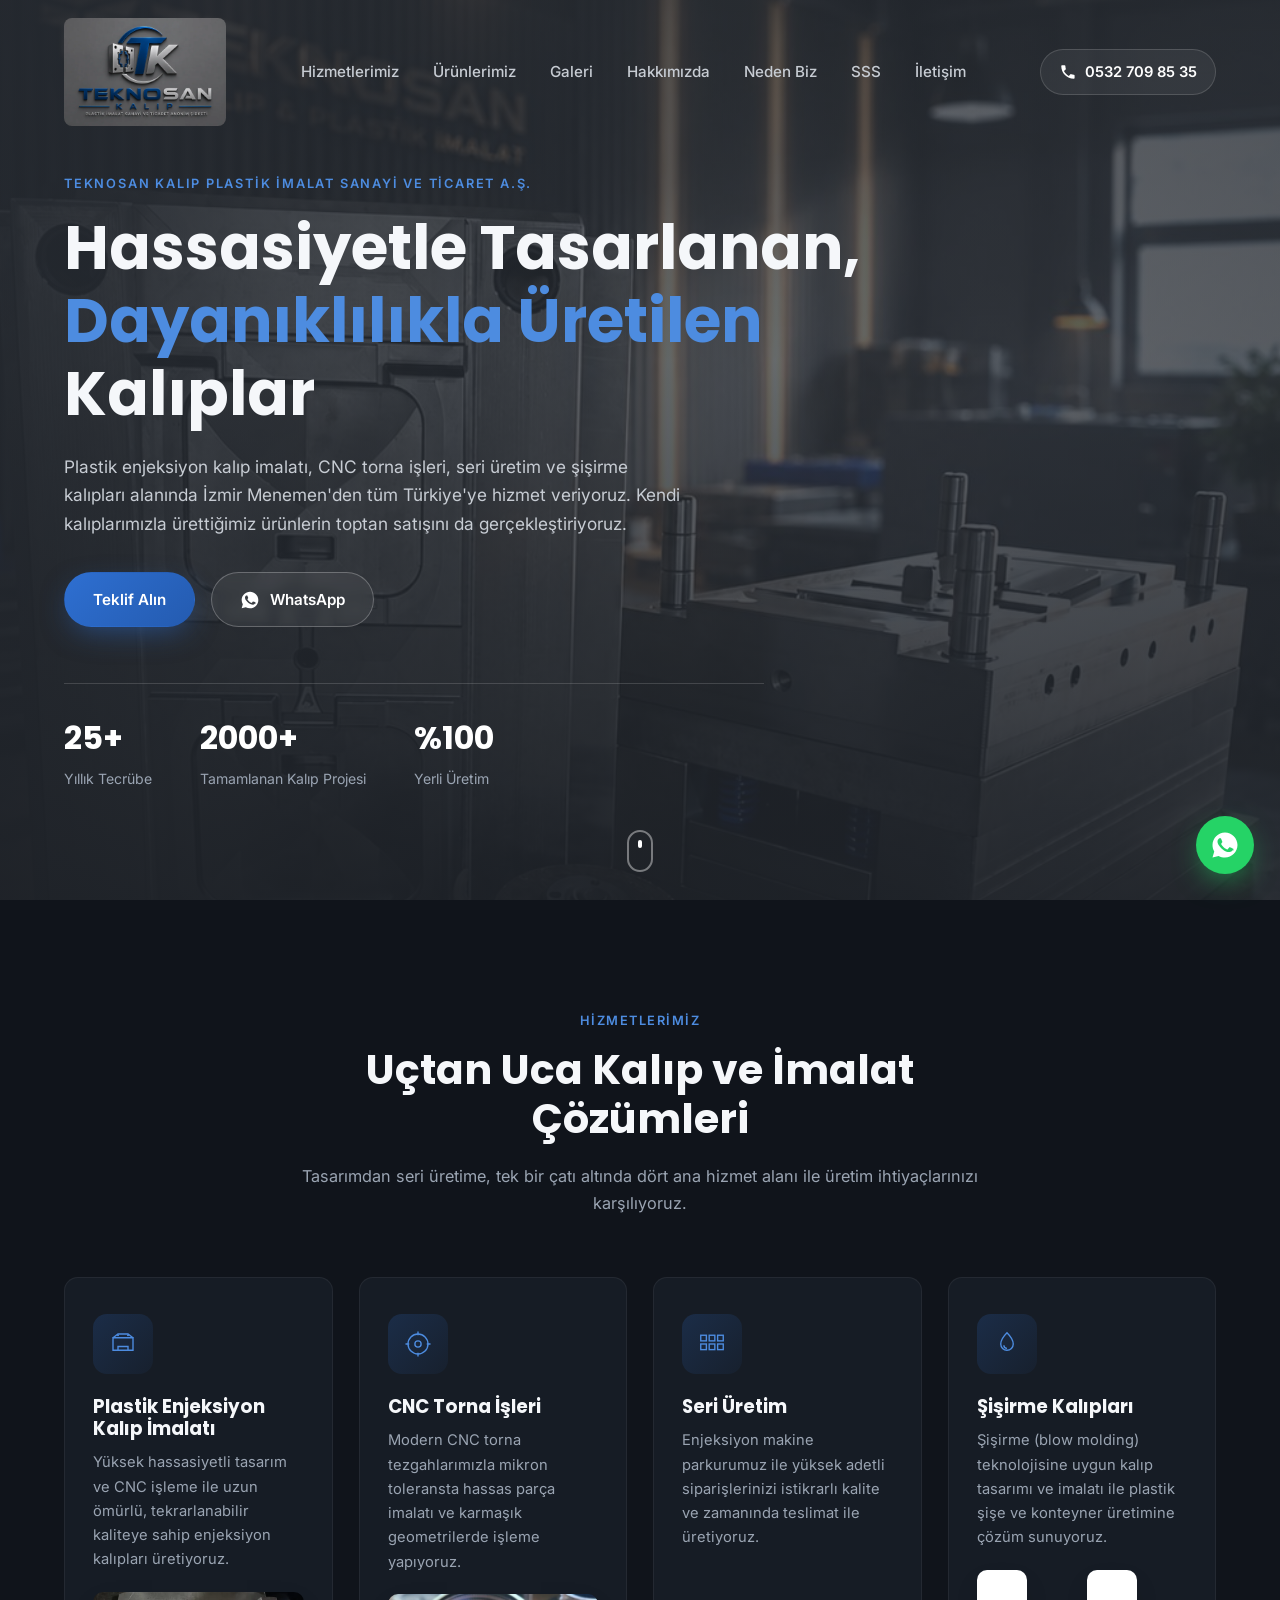
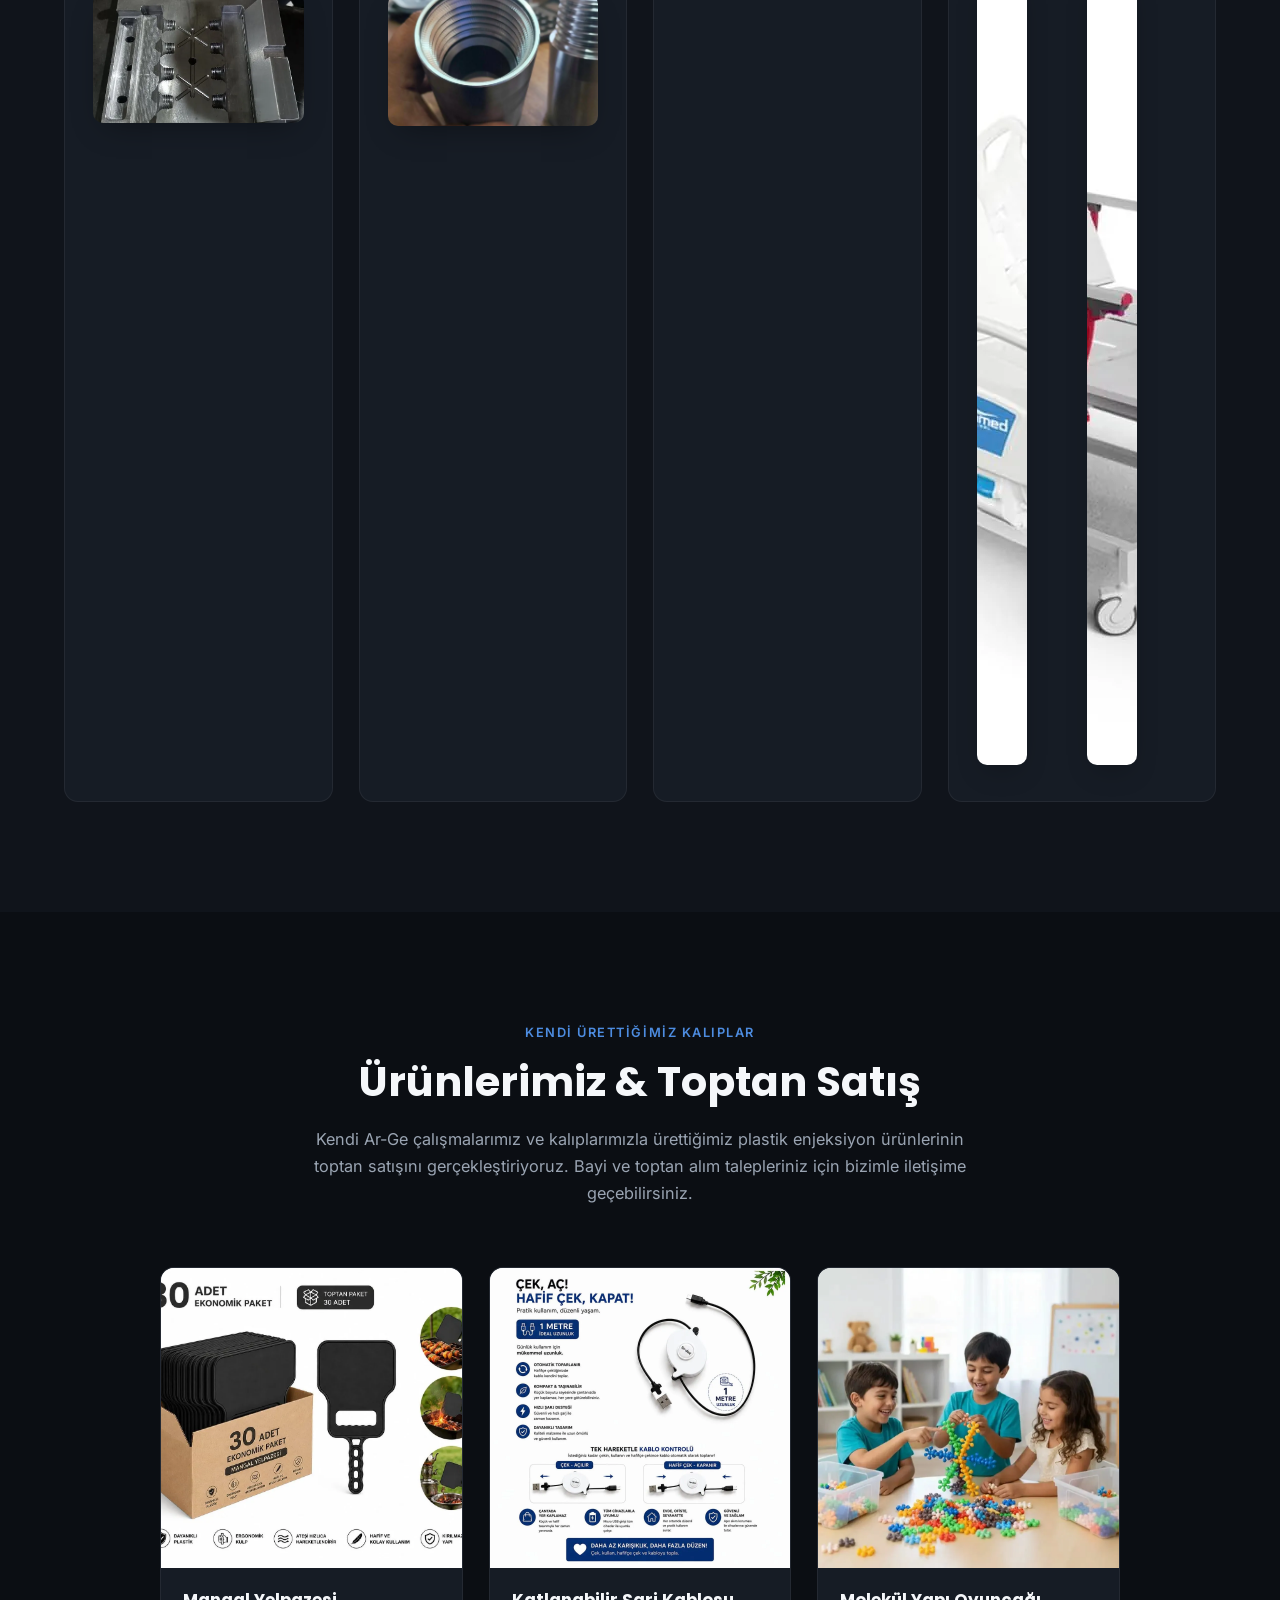
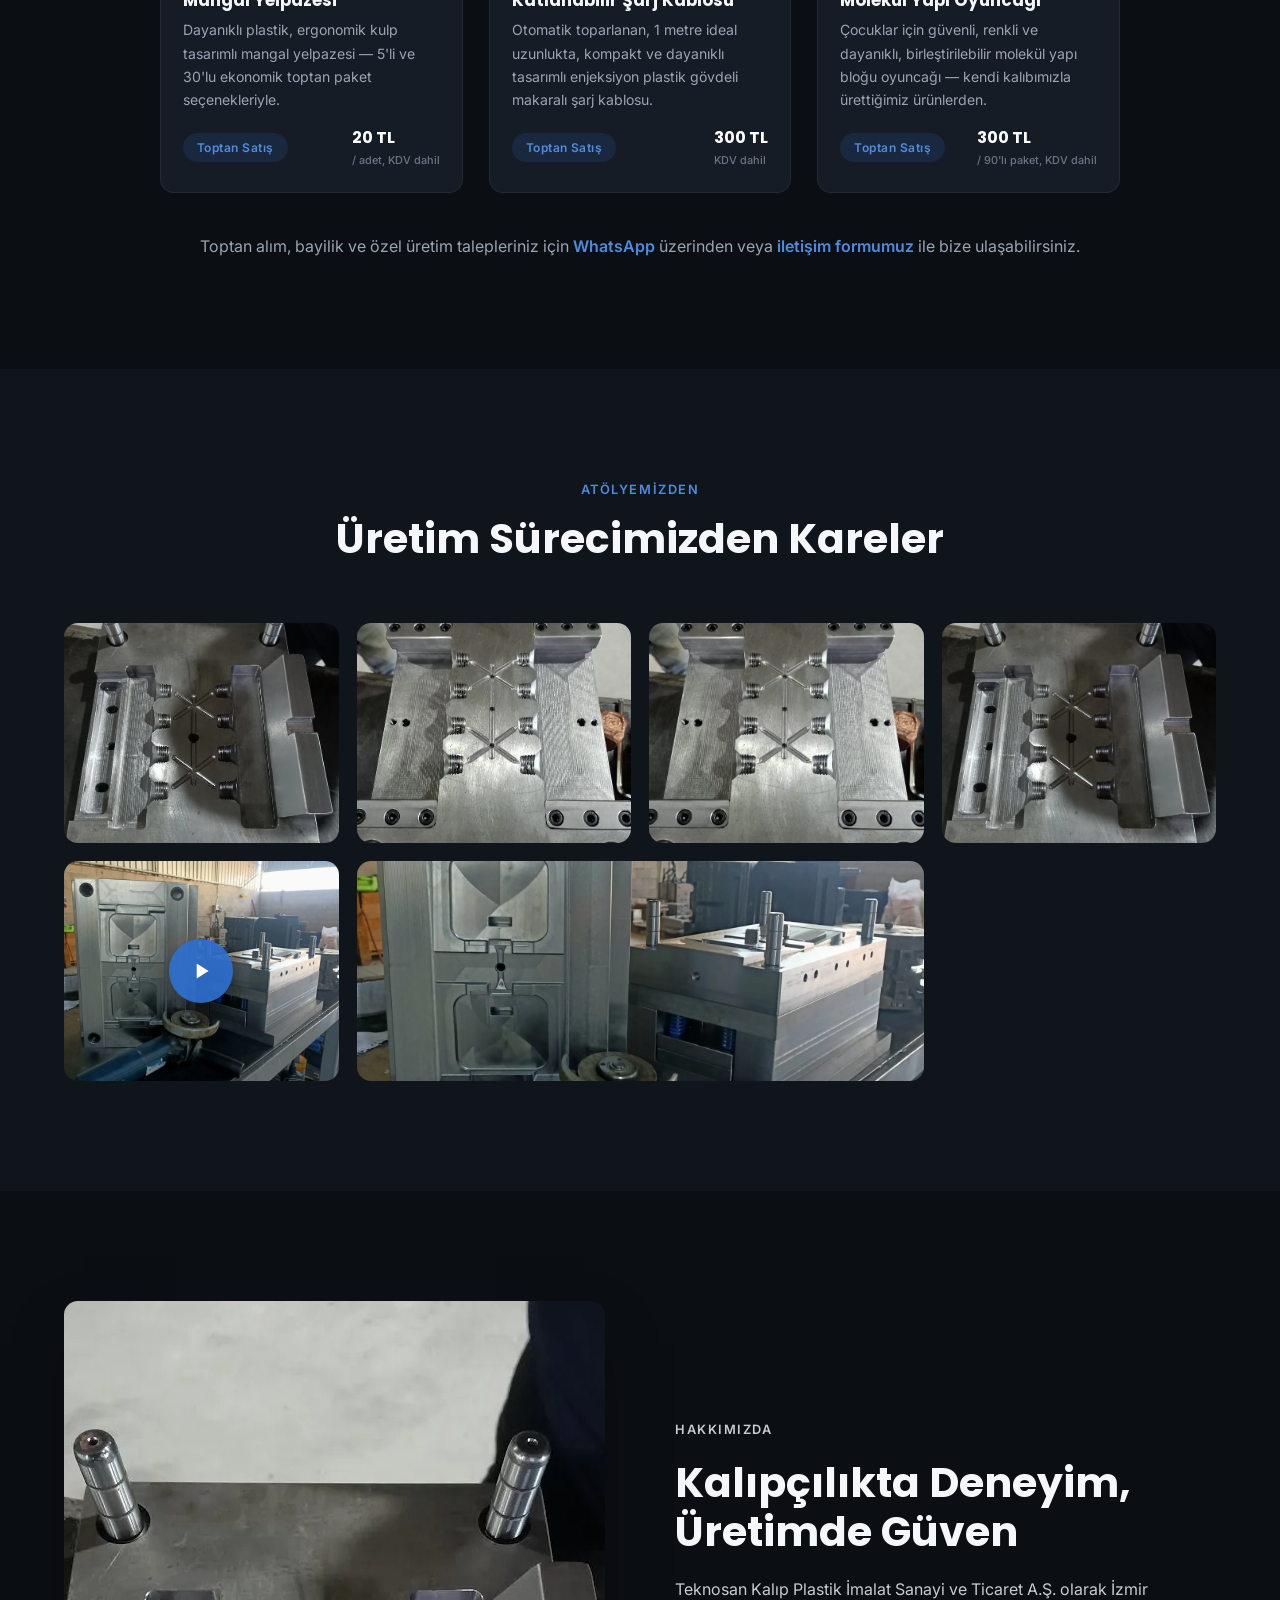
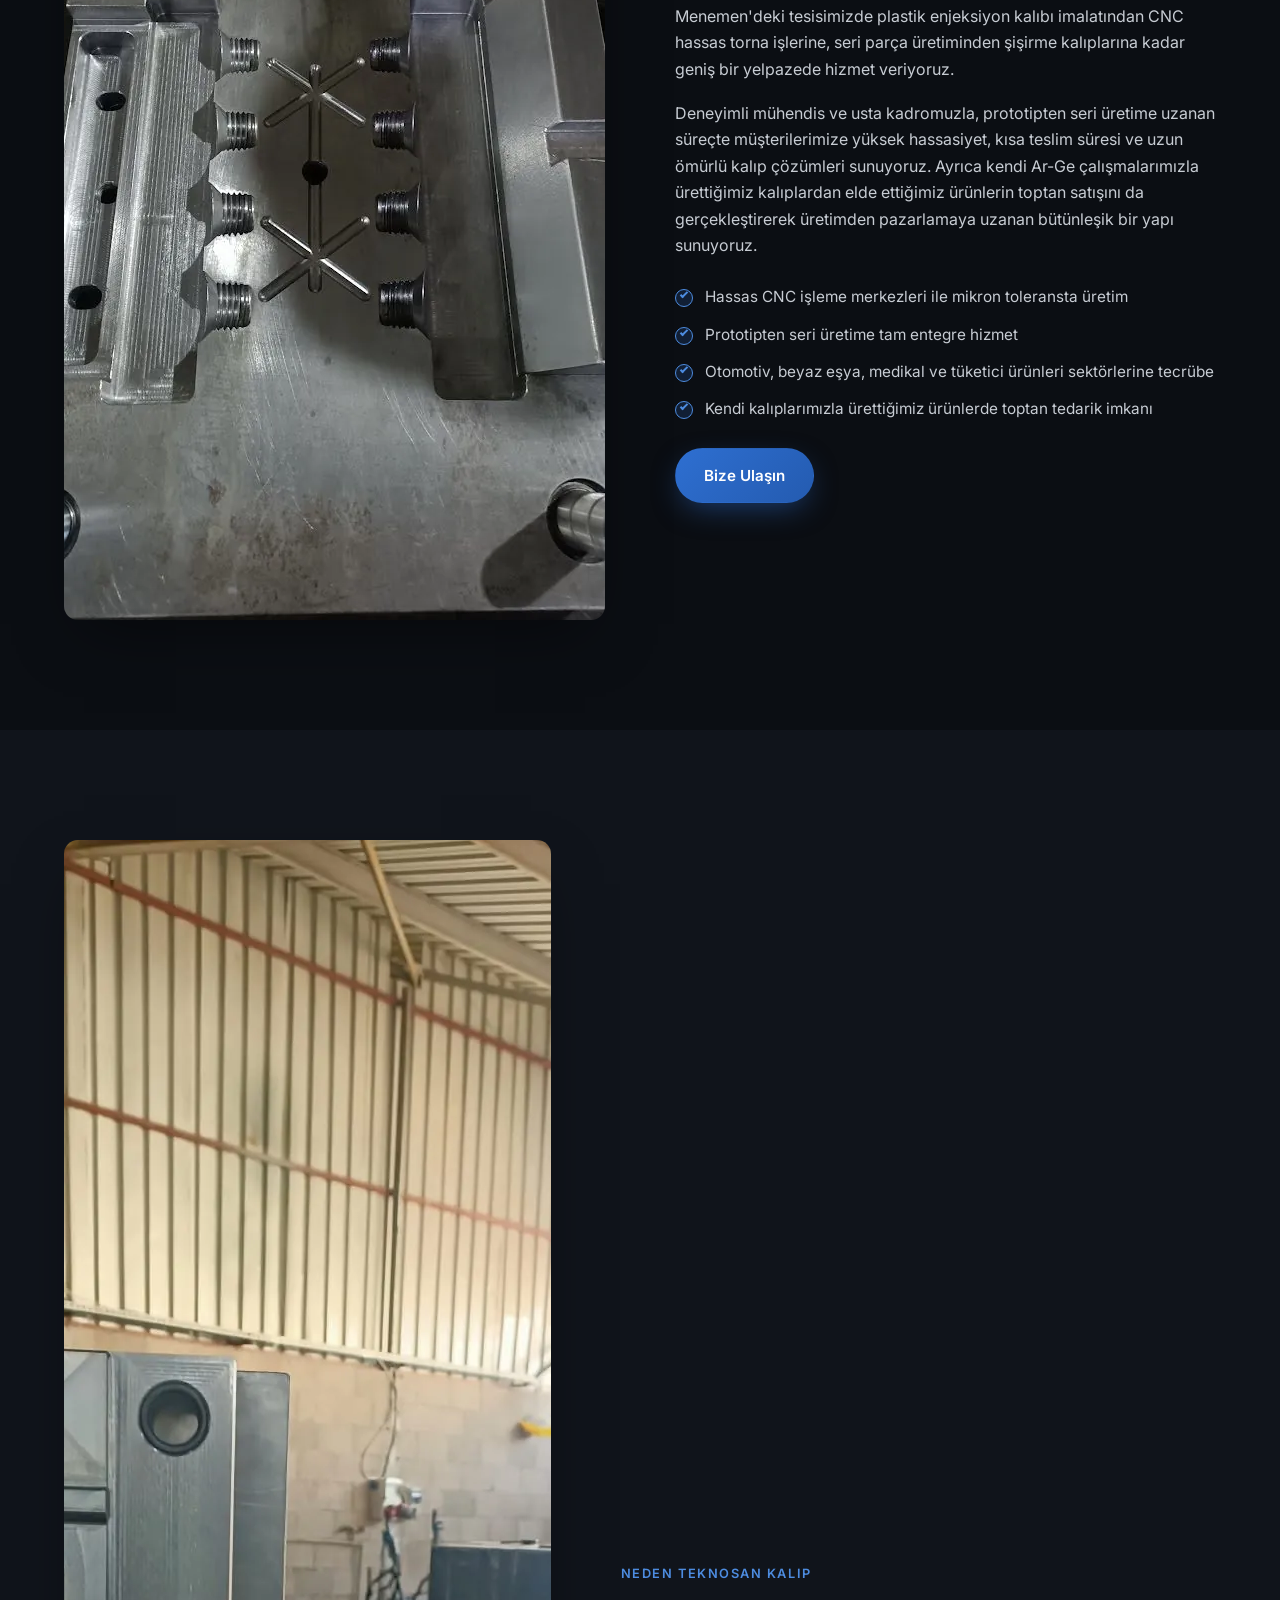
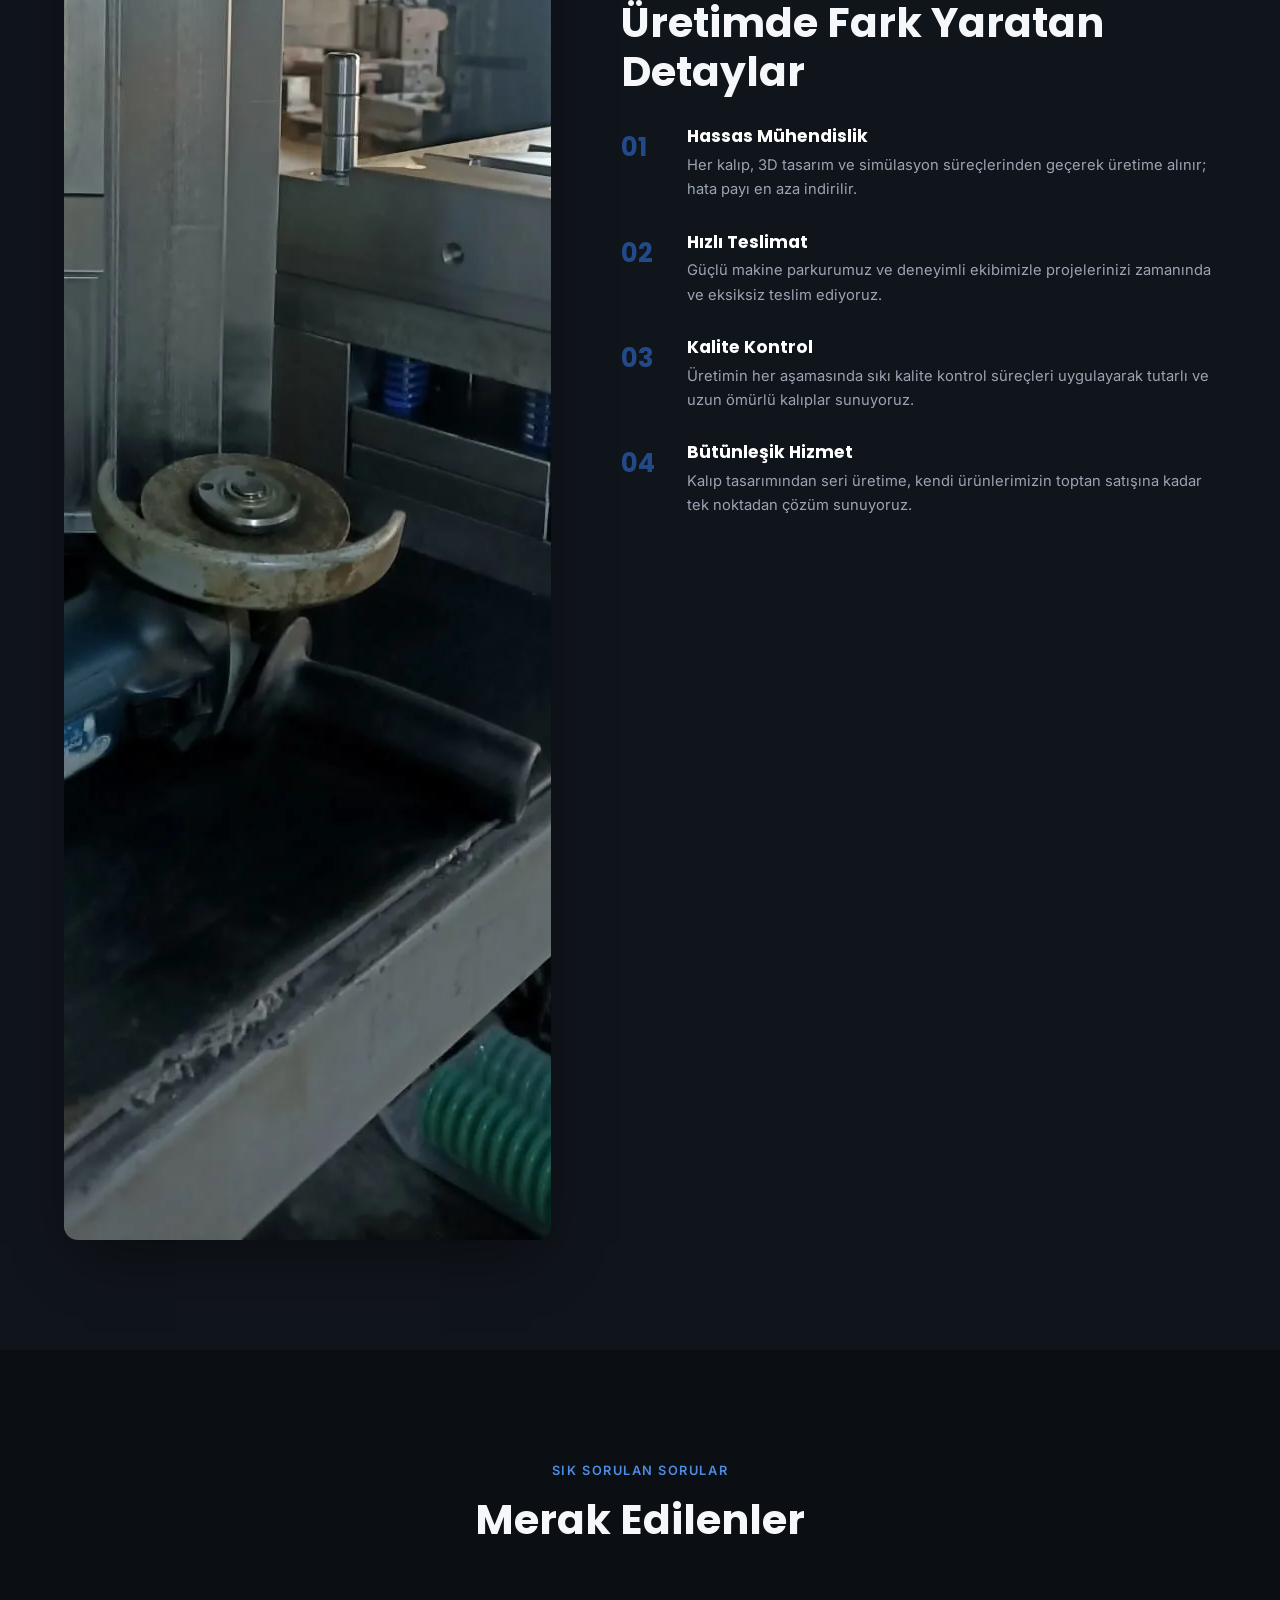
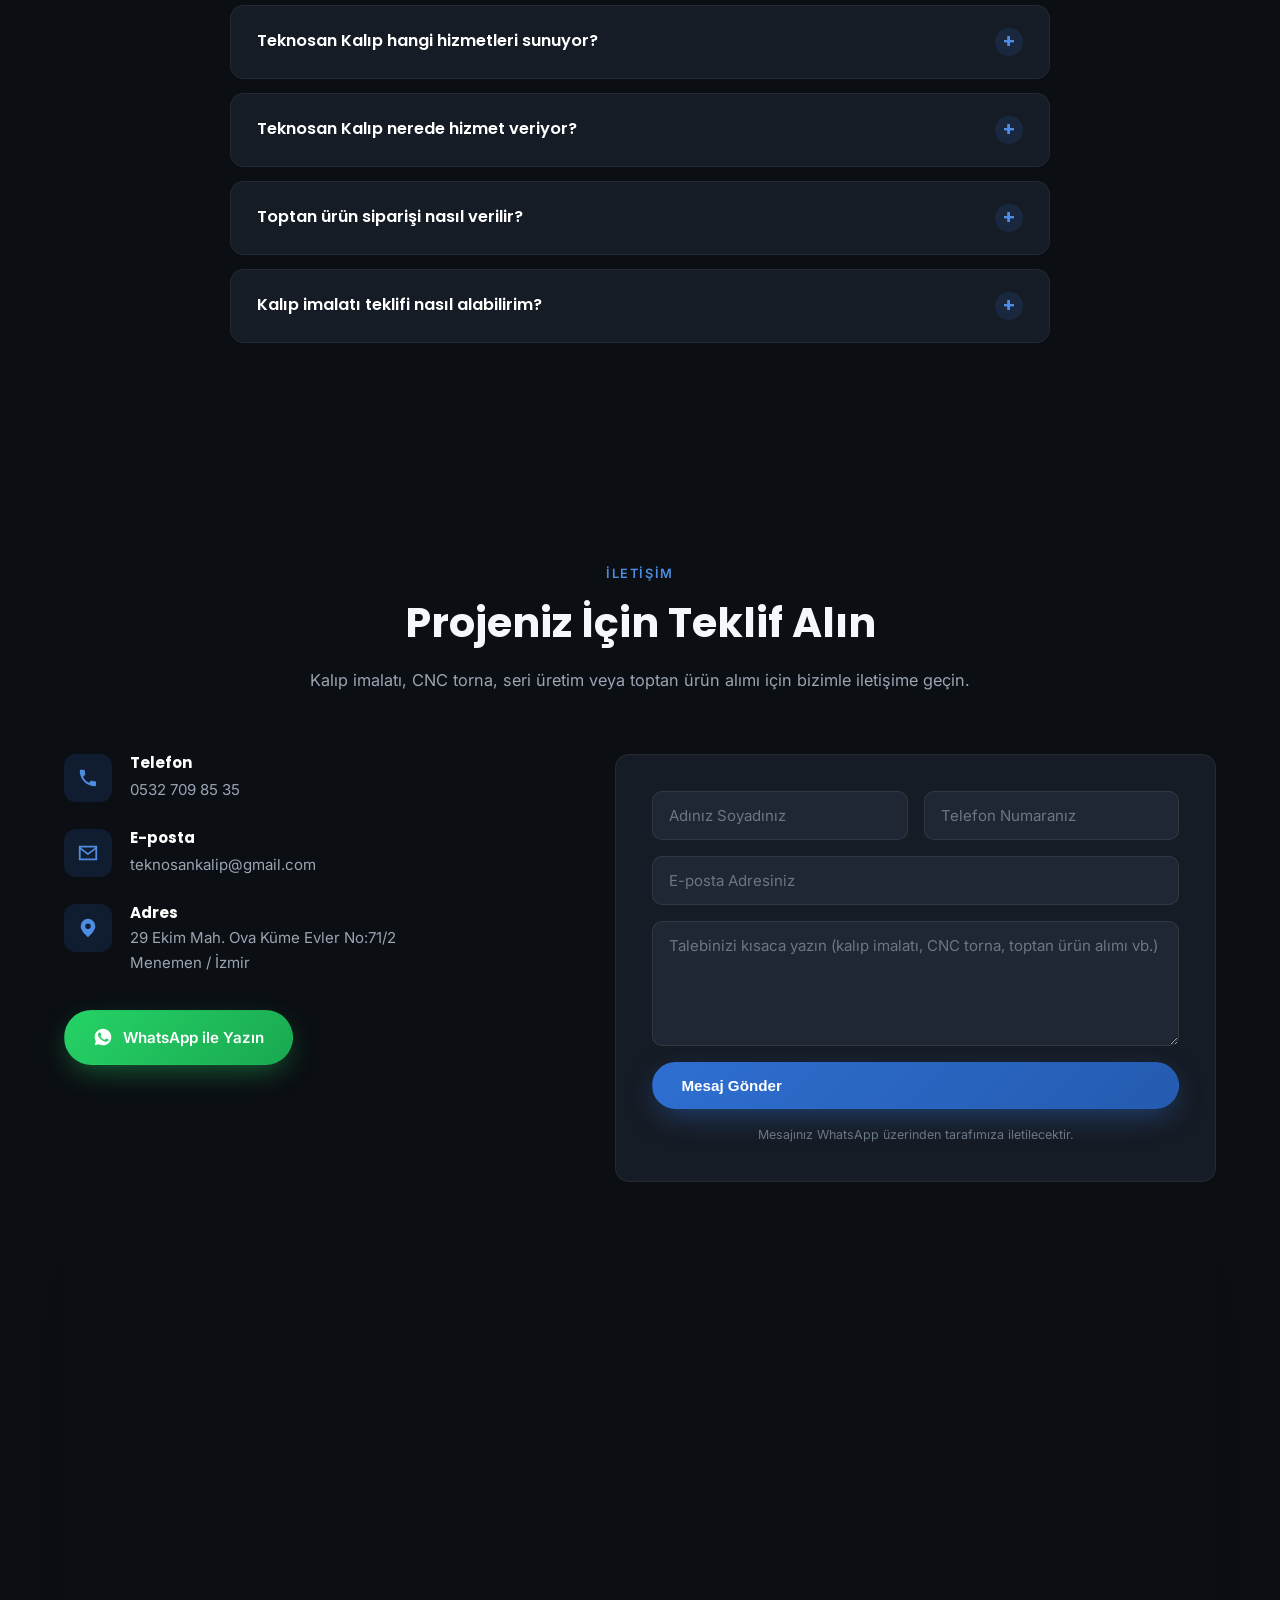
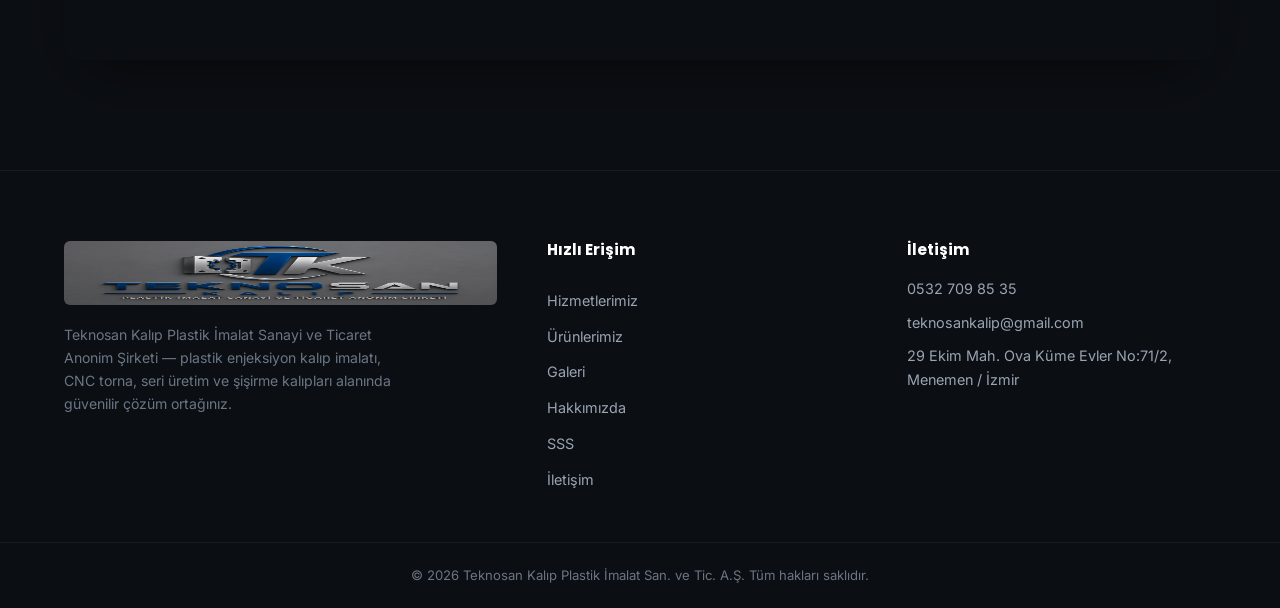
==== index.html @ fddb12a4 "Teknosan Kalıp kurumsal web sitesi Plastik enjeksiyon kalıp imalatı, CNC torna, seri üretim ve şişir" ====
<!DOCTYPE html>
<html lang="tr">
<head>
<meta charset="UTF-8">
<meta name="viewport" content="width=device-width, initial-scale=1.0">
<title>Teknosan Kalıp | Plastik Enjeksiyon Kalıbı ve Kalıp Üretimi - İzmir Menemen</title>
<meta name="description" content="Teknosan Kalıp Plastik İmalat Sanayi ve Ticaret A.Ş. — İzmir Menemen'de plastik enjeksiyon kalıbı tasarımı ve kalıp üretimi, CNC torna işleri, seri üretim ve şişirme kalıpları. Kendi kalıplarımızla ürettiğimiz ürünlerin toptan satışı.">
<meta name="keywords" content="plastik kalıp, enjeksiyon kalıbı, plastik enjeksiyon, kalıp tasarımı, kalıp üretimi, plastik enjeksiyon kalıp imalatı, cnc torna izmir, şişirme kalıp, seri üretim, toptan kalıp satışı, menemen kalıp imalatı, izmir kalıpçı, Teknosan Kalıp">
<meta name="author" content="Teknosan Kalıp Plastik İmalat Sanayi ve Ticaret A.Ş.">
<meta name="robots" content="index, follow, max-image-preview:large">
<link rel="canonical" href="https://www.teknosankalip.com/">

<!-- Open Graph -->
<meta property="og:type" content="business.business">
<meta property="og:site_name" content="Teknosan Kalıp">
<meta property="og:locale" content="tr_TR">
<meta property="og:url" content="https://www.teknosankalip.com/">
<meta property="og:title" content="Teknosan Kalıp | Plastik Enjeksiyon Kalıbı ve Kalıp Üretimi - İzmir">
<meta property="og:description" content="Plastik enjeksiyon kalıbı tasarımı, kalıp üretimi, CNC torna, seri üretim ve şişirme kalıpları. Kendi kalıplarımızla ürettiğimiz ürünlerin toptan satışı.">
<meta property="og:image" content="https://www.teknosankalip.com/img/hero-studio.jpg">
<meta property="og:image:width" content="1086">
<meta property="og:image:height" content="1448">
<meta property="og:image:alt" content="Teknosan Kalıp atölyesinde plastik enjeksiyon kalıpları">

<!-- Twitter Card -->
<meta name="twitter:card" content="summary_large_image">
<meta name="twitter:title" content="Teknosan Kalıp | Plastik Enjeksiyon Kalıbı ve Kalıp Üretimi - İzmir">
<meta name="twitter:description" content="Plastik enjeksiyon kalıbı tasarımı, kalıp üretimi, CNC torna, seri üretim ve şişirme kalıpları. Kendi kalıplarımızla ürettiğimiz ürünlerin toptan satışı.">
<meta name="twitter:image" content="https://www.teknosankalip.com/img/hero-studio.jpg">

<link rel="icon" type="image/png" href="img/favicon.png">
<link rel="apple-touch-icon" href="img/favicon.png">
<link rel="manifest" href="site.webmanifest">
<link rel="preconnect" href="https://fonts.googleapis.com">
<link rel="preconnect" href="https://fonts.gstatic.com" crossorigin>
<link rel="preload" as="image" href="img/hero-studio.jpg" fetchpriority="high">
<link href="https://fonts.googleapis.com/css2?family=Poppins:wght@500;600;700;800&family=Inter:wght@400;500;600&display=swap" rel="stylesheet">
<link rel="stylesheet" href="css/style.css">

<!-- ================= JSON-LD: Organization ================= -->
<script type="application/ld+json">
{
  "@context": "https://schema.org",
  "@type": "Organization",
  "name": "Teknosan Kalıp Plastik İmalat Sanayi ve Ticaret A.Ş.",
  "alternateName": "Teknosan Kalıp",
  "url": "https://www.teknosankalip.com/",
  "logo": "https://www.teknosankalip.com/img/logo.png",
  "image": "https://www.teknosankalip.com/img/hero-studio.jpg",
  "telephone": "+90-532-709-85-35",
  "email": "teknosankalip@gmail.com",
  "address": {
    "@type": "PostalAddress",
    "streetAddress": "29 Ekim Mah. Ova Küme Evler No:71/2",
    "addressLocality": "Menemen",
    "addressRegion": "İzmir",
    "addressCountry": "TR"
  },
  "sameAs": [
    "https://www.youtube.com/@TEKNOSANKALIP"
  ]
}
</script>

<!--
  TODO (eksik bilgi - şema geçerliliğini bozmamak için JSON-LD içine yazılmadı):
  - openingHoursSpecification: çalışma saatleri belirtilmedi (örn. Pazartesi-Cumartesi 08:00-18:00)
  - foundingDate: firmanın kuruluş yılı belirtilmedi
  Bu bilgiler verildiğinde aşağıdaki JSON-LD'ye şu formatta eklenebilir:
  "openingHoursSpecification": {"@type":"OpeningHoursSpecification","dayOfWeek":["Monday",...],"opens":"08:00","closes":"18:00"},
  "foundingDate": "YYYY"
-->
<!-- ================= JSON-LD: LocalBusiness + ManufacturingBusiness ================= -->
<script type="application/ld+json">
{
  "@context": "https://schema.org",
  "@type": ["LocalBusiness", "ManufacturingBusiness"],
  "name": "Teknosan Kalıp Plastik İmalat Sanayi ve Ticaret A.Ş.",
  "description": "İzmir Menemen'de plastik enjeksiyon kalıbı tasarımı ve kalıp üretimi, CNC torna işleri, seri üretim ve şişirme kalıpları alanında hizmet veren üretim tesisi. Kendi kalıplarıyla ürettiği ürünlerin toptan satışını da gerçekleştirir.",
  "url": "https://www.teknosankalip.com/",
  "logo": "https://www.teknosankalip.com/img/logo.png",
  "image": "https://www.teknosankalip.com/img/hero-studio.jpg",
  "telephone": "+90-532-709-85-35",
  "email": "teknosankalip@gmail.com",
  "priceRange": "$$",
  "address": {
    "@type": "PostalAddress",
    "streetAddress": "29 Ekim Mah. Ova Küme Evler No:71/2",
    "addressLocality": "Menemen",
    "addressRegion": "İzmir",
    "addressCountry": "TR"
  },
  "areaServed": {
    "@type": "Country",
    "name": "Türkiye"
  },
  "hasMap": "https://www.google.com/maps?q=29+Ekim+Mah.+Ova+K%C3%BCme+Evler+No:71%2F2+Menemen+%C4%B0zmir",
  "sameAs": [
    "https://www.youtube.com/@TEKNOSANKALIP"
  ]
}
</script>

<!-- ================= JSON-LD: Services & Products ================= -->
<script type="application/ld+json">
{
  "@context": "https://schema.org",
  "@graph": [
    {
      "@type": "Service",
      "name": "Plastik Enjeksiyon Kalıp İmalatı",
      "description": "Yüksek hassasiyetli tasarım ve CNC işleme ile uzun ömürlü, tekrarlanabilir kaliteye sahip plastik enjeksiyon kalıplarının imalatı.",
      "image": "https://www.teknosankalip.com/img/mold-macro-1.jpg",
      "category": "Kalıp İmalatı",
      "provider": { "@type": "Organization", "name": "Teknosan Kalıp Plastik İmalat Sanayi ve Ticaret A.Ş." },
      "areaServed": { "@type": "Country", "name": "Türkiye" }
    },
    {
      "@type": "Service",
      "name": "CNC Torna İşleri",
      "description": "Modern CNC torna tezgahlarıyla mikron toleransta hassas parça imalatı ve karmaşık geometrilerde işleme.",
      "image": "https://www.teknosankalip.com/img/cnc-parca-1.jpg",
      "category": "CNC İşleme",
      "provider": { "@type": "Organization", "name": "Teknosan Kalıp Plastik İmalat Sanayi ve Ticaret A.Ş." },
      "areaServed": { "@type": "Country", "name": "Türkiye" }
    },
    {
      "@type": "Service",
      "name": "Seri Üretim",
      "description": "Enjeksiyon makine parkuruyla yüksek adetli siparişlerin istikrarlı kalite ve zamanında teslimat ile üretimi.",
      "image": "https://www.teknosankalip.com/img/hero-factory.jpg",
      "category": "Plastik Parça Üretimi",
      "provider": { "@type": "Organization", "name": "Teknosan Kalıp Plastik İmalat Sanayi ve Ticaret A.Ş." },
      "areaServed": { "@type": "Country", "name": "Türkiye" }
    },
    {
      "@type": "Service",
      "name": "Şişirme Kalıpları",
      "description": "Şişirme (blow molding) teknolojisine uygun kalıp tasarımı ve imalatı ile plastik şişe ve konteyner üretimine çözüm.",
      "image": "https://www.teknosankalip.com/img/product-hastane-yatagi-1.jpg",
      "category": "Kalıp İmalatı",
      "provider": { "@type": "Organization", "name": "Teknosan Kalıp Plastik İmalat Sanayi ve Ticaret A.Ş." },
      "areaServed": { "@type": "Country", "name": "Türkiye" }
    },
    {
      "@type": "Product",
      "name": "Mangal Yelpazesi",
      "description": "Dayanıklı plastik, ergonomik kulp tasarımlı mangal yelpazesi. 5'li ve 30'lu ekonomik toptan paket seçenekleriyle.",
      "image": "https://www.teknosankalip.com/img/product-mangal-yelpazesi-2.jpg",
      "category": "Toptan Satış Ürünleri",
      "brand": { "@type": "Brand", "name": "Teknosan Kalıp" },
      "offers": {
        "@type": "Offer",
        "priceCurrency": "TRY",
        "price": "20",
        "availability": "https://schema.org/InStock",
        "url": "https://www.teknosankalip.com/#urunler"
      }
    },
    {
      "@type": "Product",
      "name": "Katlanabilir Şarj Kablosu",
      "description": "Otomatik toparlanan, 1 metre ideal uzunlukta, kompakt ve dayanıklı tasarımlı enjeksiyon plastik gövdeli makaralı şarj kablosu.",
      "image": "https://www.teknosankalip.com/img/product-kablo-1.jpg",
      "category": "Toptan Satış Ürünleri",
      "brand": { "@type": "Brand", "name": "Teknosan Kalıp" },
      "offers": {
        "@type": "Offer",
        "priceCurrency": "TRY",
        "price": "300",
        "availability": "https://schema.org/InStock",
        "url": "https://www.teknosankalip.com/#urunler"
      }
    },
    {
      "@type": "Product",
      "name": "Molekül Yapı Oyuncağı",
      "description": "Çocuklar için güvenli, renkli ve dayanıklı, birleştirilebilir molekül yapı bloğu oyuncağı. 90'lı paketler halinde toptan satılır.",
      "image": "https://www.teknosankalip.com/img/product-oyuncak.jpg",
      "category": "Toptan Satış Ürünleri",
      "brand": { "@type": "Brand", "name": "Teknosan Kalıp" },
      "offers": {
        "@type": "Offer",
        "priceCurrency": "TRY",
        "price": "300",
        "availability": "https://schema.org/InStock",
        "url": "https://www.teknosankalip.com/#urunler"
      }
    }
  ]
}
</script>

<!-- ================= JSON-LD: FAQPage ================= -->
<script type="application/ld+json">
{
  "@context": "https://schema.org",
  "@type": "FAQPage",
  "mainEntity": [
    {
      "@type": "Question",
      "name": "Teknosan Kalıp hangi hizmetleri sunuyor?",
      "acceptedAnswer": {
        "@type": "Answer",
        "text": "Plastik enjeksiyon kalıp imalatı, CNC torna işleri, seri üretim ve şişirme kalıpları hizmetleri sunuyoruz. Ayrıca kendi kalıplarımızla ürettiğimiz ürünlerin toptan satışını da gerçekleştiriyoruz."
      }
    },
    {
      "@type": "Question",
      "name": "Teknosan Kalıp nerede hizmet veriyor?",
      "acceptedAnswer": {
        "@type": "Answer",
        "text": "Üretim tesisimiz İzmir Menemen'de yer alıyor; buradan tüm Türkiye'ye kalıp imalatı ve plastik parça üretimi hizmeti veriyoruz."
      }
    },
    {
      "@type": "Question",
      "name": "Toptan ürün siparişi nasıl verilir?",
      "acceptedAnswer": {
        "@type": "Answer",
        "text": "Mangal yelpazesi, katlanabilir şarj kablosu ve molekül yapı oyuncağı gibi kendi ürettiğimiz ürünleri WhatsApp (0532 709 85 35) veya iletişim formumuz üzerinden toptan sipariş edebilirsiniz."
      }
    },
    {
      "@type": "Question",
      "name": "Kalıp imalatı teklifi nasıl alabilirim?",
      "acceptedAnswer": {
        "@type": "Answer",
        "text": "Telefon (0532 709 85 35), WhatsApp veya sitedeki iletişim formu üzerinden projenizin detaylarını paylaşarak teklif talep edebilirsiniz."
      }
    }
  ]
}
</script>
</head>
<body>

<div id="preloader"><div class="loader-ring"></div></div>

<!-- ================= HEADER ================= -->
<header class="site-header" id="siteHeader">
  <div class="container header-inner">
    <a href="#top" class="brand">
      <picture><source srcset="img/logo.webp" type="image/webp"><img src="img/logo.png" alt="Teknosan Kalıp Logo" width="900" height="600" class="brand-logo" loading="eager" fetchpriority="high"></picture>
    </a>
    <nav class="main-nav" id="mainNav">
      <a href="#hizmetler">Hizmetlerimiz</a>
      <a href="#urunler">Ürünlerimiz</a>
      <a href="#galeri">Galeri</a>
      <a href="#hakkimizda">Hakkımızda</a>
      <a href="#neden-biz">Neden Biz</a>
      <a href="#sss">SSS</a>
      <a href="#iletisim">İletişim</a>
    </nav>
    <div class="header-actions">
      <a href="tel:+905327098535" class="header-phone">
        <svg viewBox="0 0 24 24" width="18" height="18"><path fill="currentColor" d="M6.6 10.8c1.4 2.8 3.7 5.1 6.5 6.5l2.2-2.2c.3-.3.7-.4 1-.2 1.1.4 2.3.6 3.5.6.6 0 1 .4 1 1v3.5c0 .6-.4 1-1 1C10.6 21 3 13.4 3 4c0-.6.4-1 1-1h3.5c.6 0 1 .4 1 1 0 1.2.2 2.4.6 3.5.1.3 0 .7-.2 1L6.6 10.8z"/></svg>
        <span>0532 709 85 35</span>
      </a>
      <button class="menu-toggle" id="menuToggle" aria-label="Menü">
        <span></span><span></span><span></span>
      </button>
    </div>
  </div>
</header>

<a id="top"></a>

<!-- ================= HERO ================= -->
<section class="hero">
  <div class="hero-bg" style="background-image:url('img/hero-studio.jpg')"></div>
  <div class="hero-overlay"></div>
  <div class="container hero-content">
    <p class="eyebrow reveal">TEKNOSAN KALIP PLASTİK İMALAT SANAYİ VE TİCARET A.Ş.</p>
    <h1 class="reveal">Hassasiyetle Tasarlanan,<br><span>Dayanıklılıkla Üretilen</span> Kalıplar</h1>
    <p class="hero-sub reveal">Plastik enjeksiyon kalıp imalatı, CNC torna işleri, seri üretim ve şişirme kalıpları alanında İzmir Menemen'den tüm Türkiye'ye hizmet veriyoruz. Kendi kalıplarımızla ürettiğimiz ürünlerin toptan satışını da gerçekleştiriyoruz.</p>
    <div class="hero-actions reveal">
      <a href="#iletisim" class="btn btn-primary">Teklif Alın</a>
      <a href="https://wa.me/905327098535" target="_blank" rel="noopener" class="btn btn-ghost">
        <svg viewBox="0 0 24 24" width="20" height="20"><path fill="currentColor" d="M12 2C6.5 2 2 6.5 2 12c0 1.9.5 3.6 1.4 5.2L2 22l4.9-1.3c1.5.8 3.3 1.3 5.1 1.3 5.5 0 10-4.5 10-10S17.5 2 12 2zm5.9 14.2c-.2.7-1.4 1.3-2 1.4-.5.1-1.2.1-1.9-.1-.4-.1-1-.3-1.7-.6-3-1.3-4.9-4.3-5.1-4.5-.1-.2-1.2-1.6-1.2-3 0-1.4.7-2.1 1-2.4.3-.3.6-.4.8-.4h.6c.2 0 .4 0 .6.5.2.5.8 1.9.8 2.1.1.2.1.3 0 .5-.1.2-.1.3-.3.5-.1.2-.3.4-.4.5-.2.2-.3.4-.1.7.2.3.9 1.4 1.9 2.3 1.3 1.2 2.4 1.5 2.7 1.7.3.2.5.1.7-.1.2-.2.8-1 1-1.3.2-.3.4-.3.7-.2.3.1 1.8.8 2.1.9.3.2.5.2.6.4.1.1.1.7-.1 1.4z"/></svg>
        WhatsApp
      </a>
    </div>
    <div class="hero-stats reveal">
      <div><strong>25+</strong><span>Yıllık Tecrübe</span></div>
      <div><strong>2000+</strong><span>Tamamlanan Kalıp Projesi</span></div>
      <div><strong>%100</strong><span>Yerli Üretim</span></div>
    </div>
  </div>
  <a href="#hizmetler" class="scroll-cue" aria-label="Aşağı kaydır"><span></span></a>
</section>

<!-- ================= HİZMETLER ================= -->
<section class="section section-alt" id="hizmetler">
  <div class="container">
    <div class="section-head">
      <p class="section-eyebrow reveal">Hizmetlerimiz</p>
      <h2 class="reveal">Uçtan Uca Kalıp ve İmalat Çözümleri</h2>
      <p class="section-desc reveal">Tasarımdan seri üretime, tek bir çatı altında dört ana hizmet alanı ile üretim ihtiyaçlarınızı karşılıyoruz.</p>
    </div>
    <div class="services-grid">
      <div class="service-card reveal">
        <div class="service-icon">
          <svg viewBox="0 0 48 48"><path fill="none" stroke="currentColor" stroke-width="2.2" d="M8 14h32v20H8z"/><path fill="none" stroke="currentColor" stroke-width="2.2" d="M8 14l8-6h16l8 6M16 34v-6h16v6"/><circle cx="16" cy="10" r="1.6" fill="currentColor"/><circle cx="32" cy="10" r="1.6" fill="currentColor"/></svg>
        </div>
        <h3>Plastik Enjeksiyon Kalıp İmalatı</h3>
        <p>Yüksek hassasiyetli tasarım ve CNC işleme ile uzun ömürlü, tekrarlanabilir kaliteye sahip enjeksiyon kalıpları üretiyoruz.</p>
        <div class="service-photos single" data-slider>
          <picture><source srcset="img/mold-macro-1.webp" type="image/webp"><img src="img/mold-macro-1.jpg" alt="Plastik enjeksiyon kalıbı detayı" width="689" height="919" class="active" loading="lazy"></picture>
          <picture><source srcset="img/mold-macro-2.webp" type="image/webp"><img src="img/mold-macro-2.jpg" alt="CNC işlenmiş enjeksiyon kalıbı" width="689" height="919" loading="lazy"></picture>
          <span class="slider-hint">Değiştirmek için tıklayın</span>
        </div>
      </div>
      <div class="service-card reveal">
        <div class="service-icon">
          <svg viewBox="0 0 48 48"><circle cx="24" cy="24" r="16" fill="none" stroke="currentColor" stroke-width="2.2"/><circle cx="24" cy="24" r="5" fill="none" stroke="currentColor" stroke-width="2.2"/><path fill="none" stroke="currentColor" stroke-width="2.2" d="M24 4v6M24 38v6M44 24h-6M10 24H4"/></svg>
        </div>
        <h3>CNC Torna İşleri</h3>
        <p>Modern CNC torna tezgahlarımızla mikron toleransta hassas parça imalatı ve karmaşık geometrilerde işleme yapıyoruz.</p>
        <div class="service-photos single" data-slider>
          <picture><source srcset="img/cnc-parca-1.webp" type="image/webp"><img src="img/cnc-parca-1.jpg" alt="CNC torna ile işlenmiş hassas parça" width="899" height="1599" class="active" loading="lazy"></picture>
          <picture><source srcset="img/cnc-parca-2.webp" type="image/webp"><img src="img/cnc-parca-2.jpg" alt="CNC torna ile işlenmiş diş açılmış parça" width="899" height="1599" loading="lazy"></picture>
          <picture><source srcset="img/cnc-parca-3.webp" type="image/webp"><img src="img/cnc-parca-3.jpg" alt="CNC torna ile üretilmiş pimler" width="1200" height="675" loading="lazy"></picture>
          <picture><source srcset="img/cnc-parca-4.webp" type="image/webp"><img src="img/cnc-parca-4.jpg" alt="CNC torna ile üretilmiş cıvatalar" width="1200" height="675" loading="lazy"></picture>
          <span class="slider-hint">Değiştirmek için tıklayın</span>
        </div>
      </div>
      <div class="service-card reveal">
        <div class="service-icon">
          <svg viewBox="0 0 48 48"><rect x="6" y="10" width="9" height="9" fill="none" stroke="currentColor" stroke-width="2.2"/><rect x="19.5" y="10" width="9" height="9" fill="none" stroke="currentColor" stroke-width="2.2"/><rect x="33" y="10" width="9" height="9" fill="none" stroke="currentColor" stroke-width="2.2"/><rect x="6" y="24" width="9" height="9" fill="none" stroke="currentColor" stroke-width="2.2"/><rect x="19.5" y="24" width="9" height="9" fill="none" stroke="currentColor" stroke-width="2.2"/><rect x="33" y="24" width="9" height="9" fill="none" stroke="currentColor" stroke-width="2.2"/></svg>
        </div>
        <h3>Seri Üretim</h3>
        <p>Enjeksiyon makine parkurumuz ile yüksek adetli siparişlerinizi istikrarlı kalite ve zamanında teslimat ile üretiyoruz.</p>
      </div>
      <div class="service-card reveal">
        <div class="service-icon">
          <svg viewBox="0 0 48 48"><path fill="none" stroke="currentColor" stroke-width="2.2" d="M24 6c6 6 10 12 10 18a10 10 0 0 1-20 0c0-6 4-12 10-18z"/><path fill="none" stroke="currentColor" stroke-width="2.2" d="M19 26c0 3 2 5 5 5"/></svg>
        </div>
        <h3>Şişirme Kalıpları</h3>
        <p>Şişirme (blow molding) teknolojisine uygun kalıp tasarımı ve imalatı ile plastik şişe ve konteyner üretimine çözüm sunuyoruz.</p>
        <div class="service-photos">
          <picture><source srcset="img/product-hastane-yatagi-1.webp" type="image/webp"><img src="img/product-hastane-yatagi-1.jpg" alt="Şişirme kalıp ile üretilen hastane yatağı plastik parçaları" width="987" height="795" loading="lazy"></picture>
          <picture><source srcset="img/product-hastane-yatagi-2.webp" type="image/webp"><img src="img/product-hastane-yatagi-2.jpg" alt="Şişirme kalıp ile üretilen hastane yatağı plastik parçaları - alternatif renk" width="987" height="795" loading="lazy"></picture>
        </div>
      </div>
    </div>
  </div>
</section>

<!-- ================= ÜRÜNLERİMİZ / TOPTAN SATIŞ ================= -->
<section class="section" id="urunler">
  <div class="container">
    <div class="section-head">
      <p class="section-eyebrow reveal">Kendi Ürettiğimiz Kalıplar</p>
      <h2 class="reveal">Ürünlerimiz &amp; Toptan Satış</h2>
      <p class="section-desc reveal">Kendi Ar-Ge çalışmalarımız ve kalıplarımızla ürettiğimiz plastik enjeksiyon ürünlerinin toptan satışını gerçekleştiriyoruz. Bayi ve toptan alım talepleriniz için bizimle iletişime geçebilirsiniz.</p>
    </div>
    <div class="products-grid products-grid-3">
      <div class="product-card reveal">
        <div class="product-img"><picture><source srcset="img/product-mangal-yelpazesi-2.webp" type="image/webp"><img src="img/product-mangal-yelpazesi-2.jpg" alt="Mangal yelpazesi - toptan satış" width="1200" height="960" loading="lazy"></picture></div>
        <div class="product-info">
          <h3>Mangal Yelpazesi</h3>
          <p>Dayanıklı plastik, ergonomik kulp tasarımlı mangal yelpazesi — 5'li ve 30'lu ekonomik toptan paket seçenekleriyle.</p>
          <div class="product-footer">
            <span class="product-tag">Toptan Satış</span>
            <span class="product-price">20 TL <small>/ adet, KDV dahil</small></span>
          </div>
        </div>
      </div>
      <div class="product-card reveal">
        <div class="product-img"><picture><source srcset="img/product-kablo-1.webp" type="image/webp"><img src="img/product-kablo-1.jpg" alt="Katlanabilir makaralı şarj kablosu" width="1200" height="1200" loading="lazy"></picture></div>
        <div class="product-info">
          <h3>Katlanabilir Şarj Kablosu</h3>
          <p>Otomatik toparlanan, 1 metre ideal uzunlukta, kompakt ve dayanıklı tasarımlı enjeksiyon plastik gövdeli makaralı şarj kablosu.</p>
          <div class="product-footer">
            <span class="product-tag">Toptan Satış</span>
            <span class="product-price">300 TL <small>KDV dahil</small></span>
          </div>
        </div>
      </div>
      <div class="product-card reveal">
        <div class="product-img"><picture><source srcset="img/product-oyuncak.webp" type="image/webp"><img src="img/product-oyuncak.jpg" alt="Molekül yapı oyuncağı" width="864" height="1184" loading="lazy"></picture></div>
        <div class="product-info">
          <h3>Molekül Yapı Oyuncağı</h3>
          <p>Çocuklar için güvenli, renkli ve dayanıklı, birleştirilebilir molekül yapı bloğu oyuncağı — kendi kalıbımızla ürettiğimiz ürünlerden.</p>
          <div class="product-footer">
            <span class="product-tag">Toptan Satış</span>
            <span class="product-price">300 TL <small>/ 90'lı paket, KDV dahil</small></span>
          </div>
        </div>
      </div>
    </div>
    <p class="products-note reveal">Toptan alım, bayilik ve özel üretim talepleriniz için <a href="https://wa.me/905327098535" target="_blank" rel="noopener">WhatsApp</a> üzerinden veya <a href="#iletisim">iletişim formumuz</a> ile bize ulaşabilirsiniz.</p>
  </div>
</section>

<!-- ================= GALERİ ================= -->
<section class="section section-alt" id="galeri">
  <div class="container">
    <div class="section-head">
      <p class="section-eyebrow reveal">Atölyemizden</p>
      <h2 class="reveal">Üretim Sürecimizden Kareler</h2>
    </div>
    <div class="gallery-grid">
      <div class="gallery-item reveal"><picture><source srcset="img/mold-macro-1.webp" type="image/webp"><img src="img/mold-macro-1.jpg" alt="Hassas işlenmiş kalıp detayı" width="689" height="919" loading="lazy"></picture></div>
      <div class="gallery-item reveal"><picture><source srcset="img/mold-macro-2.webp" type="image/webp"><img src="img/mold-macro-2.jpg" alt="CNC işlenmiş kalıp parçası" width="689" height="919" loading="lazy"></picture></div>
      <div class="gallery-item reveal"><picture><source srcset="img/mold-close-1.webp" type="image/webp"><img src="img/mold-close-1.jpg" alt="Atölyede kalıp montajı" width="1400" height="1866" loading="lazy"></picture></div>
      <div class="gallery-item reveal"><picture><source srcset="img/mold-close-2.webp" type="image/webp"><img src="img/mold-close-2.jpg" alt="Kalıp kalite kontrolü" width="1400" height="1866" loading="lazy"></picture></div>
      <div class="gallery-item reveal video-item" id="videoTrigger">
        <picture><source srcset="img/hero-factory.webp" type="image/webp"><img src="img/hero-factory.jpg" alt="Teknosan Kalıp üretim videosu" width="1500" height="2000" loading="lazy"></picture>
        <span class="play-btn">
          <svg viewBox="0 0 24 24" width="26" height="26"><path fill="currentColor" d="M8 5v14l11-7z"/></svg>
        </span>
      </div>
      <div class="gallery-item reveal wide"><picture><source srcset="img/hero-factory.webp" type="image/webp"><img src="img/hero-factory.jpg" alt="Teknosan Kalıp üretim tesisi genel görünüm" width="1500" height="2000" loading="lazy"></picture></div>
    </div>
  </div>
</section>

<div class="video-modal" id="videoModal">
  <div class="video-modal-backdrop" id="videoModalBackdrop"></div>
  <div class="video-modal-inner">
    <button class="video-modal-close" id="videoModalClose" aria-label="Kapat">&times;</button>
    <video id="videoPlayer" controls preload="none" poster="img/hero-factory.jpg">
      <source src="video/uretim-sureci.mp4" type="video/mp4">
    </video>
  </div>
</div>

<!-- ================= HAKKIMIZDA ================= -->
<section class="section" id="hakkimizda">
  <div class="container about-grid">
    <div class="about-media reveal">
      <picture><source srcset="img/mold-macro-1.webp" type="image/webp"><img src="img/mold-macro-1.jpg" alt="Teknosan Kalıp - hassas işlenmiş enjeksiyon kalıbı" width="689" height="919" class="about-img-main" loading="lazy"></picture>
    </div>
    <div class="about-text">
      <p class="section-eyebrow reveal">Hakkımızda</p>
      <h2 class="reveal">Kalıpçılıkta Deneyim, Üretimde Güven</h2>
      <p class="reveal">Teknosan Kalıp Plastik İmalat Sanayi ve Ticaret A.Ş. olarak İzmir Menemen'deki tesisimizde plastik enjeksiyon kalıbı imalatından CNC hassas torna işlerine, seri parça üretiminden şişirme kalıplarına kadar geniş bir yelpazede hizmet veriyoruz.</p>
      <p class="reveal">Deneyimli mühendis ve usta kadromuzla, prototipten seri üretime uzanan süreçte müşterilerimize yüksek hassasiyet, kısa teslim süresi ve uzun ömürlü kalıp çözümleri sunuyoruz. Ayrıca kendi Ar-Ge çalışmalarımızla ürettiğimiz kalıplardan elde ettiğimiz ürünlerin toptan satışını da gerçekleştirerek üretimden pazarlamaya uzanan bütünleşik bir yapı sunuyoruz.</p>
      <ul class="check-list reveal">
        <li>Hassas CNC işleme merkezleri ile mikron toleransta üretim</li>
        <li>Prototipten seri üretime tam entegre hizmet</li>
        <li>Otomotiv, beyaz eşya, medikal ve tüketici ürünleri sektörlerine tecrübe</li>
        <li>Kendi kalıplarımızla ürettiğimiz ürünlerde toptan tedarik imkanı</li>
      </ul>
      <a href="#iletisim" class="btn btn-primary reveal">Bize Ulaşın</a>
    </div>
  </div>
</section>

<!-- ================= NEDEN BİZ ================= -->
<section class="section section-alt" id="neden-biz">
  <div class="container why-grid">
    <div class="why-media reveal">
      <picture><source srcset="img/hero-factory.webp" type="image/webp"><img src="img/hero-factory.jpg" alt="Teknosan Kalıp üretim tesisi" width="1500" height="2000" loading="lazy"></picture>
    </div>
    <div class="why-text">
      <p class="section-eyebrow reveal">Neden Teknosan Kalıp</p>
      <h2 class="reveal">Üretimde Fark Yaratan Detaylar</h2>
      <div class="why-list">
        <div class="why-item reveal">
          <div class="why-num">01</div>
          <div>
            <h4>Hassas Mühendislik</h4>
            <p>Her kalıp, 3D tasarım ve simülasyon süreçlerinden geçerek üretime alınır; hata payı en aza indirilir.</p>
          </div>
        </div>
        <div class="why-item reveal">
          <div class="why-num">02</div>
          <div>
            <h4>Hızlı Teslimat</h4>
            <p>Güçlü makine parkurumuz ve deneyimli ekibimizle projelerinizi zamanında ve eksiksiz teslim ediyoruz.</p>
          </div>
        </div>
        <div class="why-item reveal">
          <div class="why-num">03</div>
          <div>
            <h4>Kalite Kontrol</h4>
            <p>Üretimin her aşamasında sıkı kalite kontrol süreçleri uygulayarak tutarlı ve uzun ömürlü kalıplar sunuyoruz.</p>
          </div>
        </div>
        <div class="why-item reveal">
          <div class="why-num">04</div>
          <div>
            <h4>Bütünleşik Hizmet</h4>
            <p>Kalıp tasarımından seri üretime, kendi ürünlerimizin toptan satışına kadar tek noktadan çözüm sunuyoruz.</p>
          </div>
        </div>
      </div>
    </div>
  </div>
</section>

<!-- ================= SSS ================= -->
<section class="section" id="sss">
  <div class="container">
    <div class="section-head">
      <p class="section-eyebrow reveal">Sık Sorulan Sorular</p>
      <h2 class="reveal">Merak Edilenler</h2>
    </div>
    <div class="faq-list">
      <details class="faq-item reveal">
        <summary>Teknosan Kalıp hangi hizmetleri sunuyor?</summary>
        <p>Plastik enjeksiyon kalıp imalatı, CNC torna işleri, seri üretim ve şişirme kalıpları hizmetleri sunuyoruz. Ayrıca kendi kalıplarımızla ürettiğimiz ürünlerin toptan satışını da gerçekleştiriyoruz.</p>
      </details>
      <details class="faq-item reveal">
        <summary>Teknosan Kalıp nerede hizmet veriyor?</summary>
        <p>Üretim tesisimiz İzmir Menemen'de yer alıyor; buradan tüm Türkiye'ye kalıp imalatı ve plastik parça üretimi hizmeti veriyoruz.</p>
      </details>
      <details class="faq-item reveal">
        <summary>Toptan ürün siparişi nasıl verilir?</summary>
        <p>Mangal yelpazesi, katlanabilir şarj kablosu ve molekül yapı oyuncağı gibi kendi ürettiğimiz ürünleri WhatsApp (0532 709 85 35) veya iletişim formumuz üzerinden toptan sipariş edebilirsiniz.</p>
      </details>
      <details class="faq-item reveal">
        <summary>Kalıp imalatı teklifi nasıl alabilirim?</summary>
        <p>Telefon (0532 709 85 35), WhatsApp veya sitedeki iletişim formu üzerinden projenizin detaylarını paylaşarak teklif talep edebilirsiniz.</p>
      </details>
    </div>
  </div>
</section>

<!-- ================= İLETİŞİM ================= -->
<section class="section" id="iletisim">
  <div class="container">
    <div class="section-head">
      <p class="section-eyebrow reveal">İletişim</p>
      <h2 class="reveal">Projeniz İçin Teklif Alın</h2>
      <p class="section-desc reveal">Kalıp imalatı, CNC torna, seri üretim veya toptan ürün alımı için bizimle iletişime geçin.</p>
    </div>
    <div class="contact-grid">
      <div class="contact-info reveal">
        <div class="contact-item">
          <div class="contact-icon"><svg viewBox="0 0 24 24" width="22" height="22"><path fill="currentColor" d="M6.6 10.8c1.4 2.8 3.7 5.1 6.5 6.5l2.2-2.2c.3-.3.7-.4 1-.2 1.1.4 2.3.6 3.5.6.6 0 1 .4 1 1v3.5c0 .6-.4 1-1 1C10.6 21 3 13.4 3 4c0-.6.4-1 1-1h3.5c.6 0 1 .4 1 1 0 1.2.2 2.4.6 3.5.1.3 0 .7-.2 1L6.6 10.8z"/></svg></div>
          <div>
            <h4>Telefon</h4>
            <a href="tel:+905327098535">0532 709 85 35</a>
          </div>
        </div>
        <div class="contact-item">
          <div class="contact-icon"><svg viewBox="0 0 24 24" width="22" height="22"><path fill="currentColor" d="M2 4h20v16H2V4zm2 2v.01L12 12l8-5.99V6H4zm16 2.24-7.5 5.62a1 1 0 0 1-1.2 0L4 8.24V18h16V8.24z"/></svg></div>
          <div>
            <h4>E-posta</h4>
            <a href="mailto:teknosankalip@gmail.com">teknosankalip@gmail.com</a>
          </div>
        </div>
        <div class="contact-item">
          <div class="contact-icon"><svg viewBox="0 0 24 24" width="22" height="22"><path fill="currentColor" d="M12 2a8 8 0 0 0-8 8c0 5.5 8 12 8 12s8-6.5 8-12a8 8 0 0 0-8-8zm0 11a3 3 0 1 1 0-6 3 3 0 0 1 0 6z"/></svg></div>
          <div>
            <h4>Adres</h4>
            <p>29 Ekim Mah. Ova Küme Evler No:71/2<br>Menemen / İzmir</p>
          </div>
        </div>
        <a href="https://wa.me/905327098535" target="_blank" rel="noopener" class="btn btn-primary whatsapp-btn">
          <svg viewBox="0 0 24 24" width="20" height="20"><path fill="currentColor" d="M12 2C6.5 2 2 6.5 2 12c0 1.9.5 3.6 1.4 5.2L2 22l4.9-1.3c1.5.8 3.3 1.3 5.1 1.3 5.5 0 10-4.5 10-10S17.5 2 12 2zm5.9 14.2c-.2.7-1.4 1.3-2 1.4-.5.1-1.2.1-1.9-.1-.4-.1-1-.3-1.7-.6-3-1.3-4.9-4.3-5.1-4.5-.1-.2-1.2-1.6-1.2-3 0-1.4.7-2.1 1-2.4.3-.3.6-.4.8-.4h.6c.2 0 .4 0 .6.5.2.5.8 1.9.8 2.1.1.2.1.3 0 .5-.1.2-.1.3-.3.5-.1.2-.3.4-.4.5-.2.2-.3.4-.1.7.2.3.9 1.4 1.9 2.3 1.3 1.2 2.4 1.5 2.7 1.7.3.2.5.1.7-.1.2-.2.8-1 1-1.3.2-.3.4-.3.7-.2.3.1 1.8.8 2.1.9.3.2.5.2.6.4.1.1.1.7-.1 1.4z"/></svg>
          WhatsApp ile Yazın
        </a>
      </div>
      <form class="contact-form reveal" id="contactForm">
        <div class="form-row">
          <input type="text" name="ad" placeholder="Adınız Soyadınız" required>
          <input type="tel" name="telefon" placeholder="Telefon Numaranız" required>
        </div>
        <input type="email" name="eposta" placeholder="E-posta Adresiniz" required>
        <textarea name="mesaj" rows="5" placeholder="Talebinizi kısaca yazın (kalıp imalatı, CNC torna, toptan ürün alımı vb.)" required></textarea>
        <button type="submit" class="btn btn-primary">Mesaj Gönder</button>
        <p class="form-note">Mesajınız WhatsApp üzerinden tarafımıza iletilecektir.</p>
      </form>
    </div>
    <div class="map-wrap reveal">
      <iframe
        src="https://www.google.com/maps?q=29+Ekim+Mah.+Ova+K%C3%BCme+Evler+No:71%2F2+Menemen+%C4%B0zmir&output=embed"
        width="100%" height="420" style="border:0;" allowfullscreen="" loading="lazy"
        referrerpolicy="no-referrer-when-downgrade" title="Teknosan Kalıp Konum Haritası"></iframe>
    </div>
  </div>
</section>

<!-- ================= FOOTER ================= -->
<footer class="site-footer">
  <div class="container footer-inner">
    <div class="footer-brand">
      <picture><source srcset="img/logo.webp" type="image/webp"><img src="img/logo.png" alt="Teknosan Kalıp Logo" width="900" height="600" loading="lazy"></picture>
      <p>Teknosan Kalıp Plastik İmalat Sanayi ve Ticaret Anonim Şirketi — plastik enjeksiyon kalıp imalatı, CNC torna, seri üretim ve şişirme kalıpları alanında güvenilir çözüm ortağınız.</p>
    </div>
    <div class="footer-links">
      <h4>Hızlı Erişim</h4>
      <a href="#hizmetler">Hizmetlerimiz</a>
      <a href="#urunler">Ürünlerimiz</a>
      <a href="#galeri">Galeri</a>
      <a href="#hakkimizda">Hakkımızda</a>
      <a href="#sss">SSS</a>
      <a href="#iletisim">İletişim</a>
    </div>
    <div class="footer-contact">
      <h4>İletişim</h4>
      <p>0532 709 85 35</p>
      <p>teknosankalip@gmail.com</p>
      <p>29 Ekim Mah. Ova Küme Evler No:71/2, Menemen / İzmir</p>
    </div>
  </div>
  <div class="footer-bottom">
    <div class="container">
      <p>&copy; <span id="year"></span> Teknosan Kalıp Plastik İmalat San. ve Tic. A.Ş. Tüm hakları saklıdır.</p>
    </div>
  </div>
</footer>

<a href="https://wa.me/905327098535" target="_blank" rel="noopener" class="floating-whatsapp" aria-label="WhatsApp ile iletişime geç">
  <svg viewBox="0 0 24 24" width="30" height="30"><path fill="currentColor" d="M12 2C6.5 2 2 6.5 2 12c0 1.9.5 3.6 1.4 5.2L2 22l4.9-1.3c1.5.8 3.3 1.3 5.1 1.3 5.5 0 10-4.5 10-10S17.5 2 12 2zm5.9 14.2c-.2.7-1.4 1.3-2 1.4-.5.1-1.2.1-1.9-.1-.4-.1-1-.3-1.7-.6-3-1.3-4.9-4.3-5.1-4.5-.1-.2-1.2-1.6-1.2-3 0-1.4.7-2.1 1-2.4.3-.3.6-.4.8-.4h.6c.2 0 .4 0 .6.5.2.5.8 1.9.8 2.1.1.2.1.3 0 .5-.1.2-.1.3-.3.5-.1.2-.3.4-.4.5-.2.2-.3.4-.1.7.2.3.9 1.4 1.9 2.3 1.3 1.2 2.4 1.5 2.7 1.7.3.2.5.1.7-.1.2-.2.8-1 1-1.3.2-.3.4-.3.7-.2.3.1 1.8.8 2.1.9.3.2.5.2.6.4.1.1.1.7-.1 1.4z"/></svg>
</a>

<script src="js/script.js"></script>
</body>
</html>
---- css/style.css ----
/* ===================== TOKENS ===================== */
:root{
  --navy-950:#0b0e13;
  --navy-900:#10141b;
  --navy-800:#161c25;
  --navy-700:#1e2733;
  --navy-600:#2a3646;
  --steel-300:#c7ccd3;
  --steel-400:#9aa4b2;
  --steel-500:#6b7684;
  --blue-500:#2e6fd1;
  --blue-600:#245bb0;
  --blue-400:#4d8ce0;
  --amber-500:#e8952e;
  --white:#f5f7fa;
  --off-white:#eef1f5;
  --radius:14px;
  --shadow-lg:0 24px 60px -20px rgba(0,0,0,.5);
  --shadow-md:0 12px 30px -12px rgba(0,0,0,.4);
  --ff-head:'Poppins',sans-serif;
  --ff-body:'Inter',sans-serif;
}

*,*::before,*::after{box-sizing:border-box;margin:0;padding:0;}
html{scroll-behavior:smooth;}
body{
  font-family:var(--ff-body);
  background:var(--navy-950);
  color:var(--off-white);
  line-height:1.65;
  overflow-x:hidden;
}
img{max-width:100%;display:block;}
a{color:inherit;text-decoration:none;}
ul{list-style:none;}
.container{
  width:100%;
  max-width:1200px;
  margin:0 auto;
  padding:0 24px;
}
h1,h2,h3,h4{font-family:var(--ff-head);color:var(--white);font-weight:700;line-height:1.2;}
::selection{background:var(--blue-500);color:#fff;}

/* ===================== PRELOADER ===================== */
#preloader{
  position:fixed;inset:0;background:var(--navy-950);
  display:flex;align-items:center;justify-content:center;
  z-index:9999;transition:opacity .5s ease, visibility .5s ease;
}
#preloader.hidden{opacity:0;visibility:hidden;}
.loader-ring{
  width:48px;height:48px;border-radius:50%;
  border:3px solid var(--navy-700);
  border-top-color:var(--blue-500);
  animation:spin 0.9s linear infinite;
}
@keyframes spin{to{transform:rotate(360deg);}}

/* ===================== BUTTONS ===================== */
.btn{
  display:inline-flex;align-items:center;gap:10px;
  padding:14px 28px;border-radius:100px;
  font-weight:600;font-size:.95rem;
  border:1px solid transparent;
  cursor:pointer;transition:transform .25s ease, box-shadow .25s ease, background .25s ease, border-color .25s ease;
  white-space:nowrap;
}
.btn-primary{
  background:linear-gradient(135deg,var(--blue-500),var(--blue-600));
  color:#fff;
  box-shadow:0 10px 30px -8px rgba(46,111,209,.55);
}
.btn-primary:hover{transform:translateY(-3px);box-shadow:0 16px 36px -8px rgba(46,111,209,.7);}
.btn-ghost{
  background:rgba(255,255,255,.06);
  color:#fff;
  border-color:rgba(255,255,255,.25);
  backdrop-filter:blur(6px);
}
.btn-ghost:hover{background:rgba(255,255,255,.14);transform:translateY(-3px);}

/* ===================== HEADER ===================== */
.site-header{
  position:fixed;top:0;left:0;right:0;
  z-index:1000;
  padding:18px 0;
  transition:background .35s ease, padding .35s ease, box-shadow .35s ease;
}
.site-header.scrolled{
  background:rgba(11,14,19,.9);
  backdrop-filter:blur(14px);
  padding:10px 0;
  box-shadow:0 8px 30px -14px rgba(0,0,0,.6);
  border-bottom:1px solid rgba(255,255,255,.06);
}
.header-inner{display:flex;align-items:center;justify-content:space-between;gap:20px;}
.brand-logo{height:108px;width:auto;transition:height .3s ease;border-radius:8px;}
.site-header.scrolled .brand-logo{height:78px;}
.main-nav{display:flex;gap:34px;}
.main-nav a{
  font-size:.95rem;font-weight:500;color:var(--steel-300);
  position:relative;padding:6px 0;transition:color .25s ease;
}
.main-nav a::after{
  content:'';position:absolute;left:0;bottom:0;height:2px;width:0;
  background:var(--blue-400);transition:width .3s ease;
}
.main-nav a:hover{color:#fff;}
.main-nav a:hover::after{width:100%;}
.header-actions{display:flex;align-items:center;gap:18px;}
.header-phone{
  display:flex;align-items:center;gap:8px;
  color:#fff;font-weight:600;font-size:.92rem;
  padding:10px 18px;border-radius:100px;
  background:rgba(255,255,255,.06);border:1px solid rgba(255,255,255,.15);
  transition:background .25s ease;
}
.header-phone:hover{background:rgba(255,255,255,.14);}
.menu-toggle{
  display:none;flex-direction:column;gap:5px;
  background:none;border:none;cursor:pointer;padding:8px;
}
.menu-toggle span{width:24px;height:2px;background:#fff;border-radius:2px;transition:.3s;}

/* ===================== HERO ===================== */
.hero{
  position:relative;
  min-height:100vh;
  display:flex;align-items:center;
  overflow:hidden;
}
.hero-bg{
  position:absolute;inset:0;
  background-size:cover;background-position:center 25%;
  transform:scale(1.08);
  animation:heroZoom 18s ease-in-out infinite alternate;
}
@keyframes heroZoom{to{transform:scale(1);}}
.hero-overlay{
  position:absolute;inset:0;
  background:
    linear-gradient(180deg,rgba(42,47,54,.6) 0%,rgba(42,47,54,.5) 40%,rgba(30,34,40,.88) 100%),
    linear-gradient(100deg,rgba(30,34,40,.88) 10%,rgba(42,47,54,.42) 55%,rgba(42,47,54,.6) 100%);
}
.hero-content{position:relative;z-index:2;padding-top:120px;padding-bottom:60px;}
.eyebrow{
  display:inline-block;
  color:var(--blue-400);
  font-weight:600;letter-spacing:.14em;
  font-size:.8rem;text-transform:uppercase;
  margin-bottom:18px;
}
.hero h1{
  font-size:clamp(2.2rem,5vw,3.8rem);
  max-width:820px;margin-bottom:22px;
}
.hero h1 span{color:var(--blue-400);}
.hero-sub{
  max-width:620px;color:var(--steel-300);
  font-size:1.08rem;margin-bottom:34px;
}
.hero-actions{display:flex;gap:16px;flex-wrap:wrap;margin-bottom:56px;}
.hero-stats{
  display:flex;gap:48px;flex-wrap:wrap;
  border-top:1px solid rgba(255,255,255,.15);
  padding-top:28px;max-width:700px;
}
.hero-stats strong{
  display:block;font-family:var(--ff-head);
  font-size:2rem;color:#fff;font-weight:700;
}
.hero-stats span{color:var(--steel-400);font-size:.88rem;}

.scroll-cue{
  position:absolute;bottom:28px;left:50%;transform:translateX(-50%);
  width:26px;height:42px;border:2px solid rgba(255,255,255,.4);
  border-radius:20px;z-index:2;
}
.scroll-cue span{
  position:absolute;top:8px;left:50%;transform:translateX(-50%);
  width:4px;height:8px;background:#fff;border-radius:2px;
  animation:scrollDown 1.8s ease infinite;
}
@keyframes scrollDown{
  0%{opacity:1;top:8px;}
  70%{opacity:0;top:22px;}
  100%{opacity:0;top:8px;}
}

/* ===================== SECTION GENERIC ===================== */
.section{padding:110px 0;position:relative;}
.section-alt{background:var(--navy-900);}
.section-eyebrow{
  color:var(--blue-400);font-weight:600;letter-spacing:.12em;
  text-transform:uppercase;font-size:.8rem;margin-bottom:14px;
}
.section-head{max-width:680px;margin:0 auto 60px;text-align:center;}
.section-head h2{font-size:clamp(1.8rem,3.2vw,2.6rem);margin-bottom:16px;}
.section-desc{color:var(--steel-400);font-size:1.02rem;}
.section:not(.section-head) h2{font-size:clamp(1.8rem,3.2vw,2.6rem);margin-bottom:20px;}

/* ===================== ABOUT ===================== */
.about-grid{
  display:grid;grid-template-columns:1fr 1fr;
  gap:70px;align-items:center;
}
.about-media{position:relative;}
.about-img-main{
  border-radius:var(--radius);
  box-shadow:var(--shadow-lg);
  aspect-ratio:4/5;object-fit:cover;
}
.about-img-sub{
  position:absolute;bottom:-40px;right:-40px;
  width:52%;border-radius:var(--radius);
  border:6px solid var(--navy-950);
  box-shadow:var(--shadow-md);
  aspect-ratio:4/3;object-fit:cover;
}
.about-badge{
  position:absolute;top:24px;left:-24px;
  background:linear-gradient(135deg,var(--blue-500),var(--blue-600));
  color:#fff;padding:18px 22px;border-radius:var(--radius);
  box-shadow:0 16px 30px -10px rgba(46,111,209,.6);
  text-align:center;
}
.about-badge strong{display:block;font-family:var(--ff-head);font-size:1.7rem;}
.about-badge span{font-size:.75rem;opacity:.9;}
.about-text p{color:var(--steel-300);margin-bottom:18px;}
.check-list{margin:26px 0;display:flex;flex-direction:column;gap:12px;}
.check-list li{
  position:relative;padding-left:30px;color:var(--steel-300);font-size:.96rem;
}
.check-list li::before{
  content:'';position:absolute;left:0;top:5px;
  width:18px;height:18px;border-radius:50%;
  background:rgba(46,111,209,.18);
  border:1px solid var(--blue-400);
}
.check-list li::after{
  content:'';position:absolute;left:5px;top:8px;
  width:8px;height:4px;border-left:2px solid var(--blue-400);
  border-bottom:2px solid var(--blue-400);
  transform:rotate(-45deg);
}

/* ===================== SERVICES ===================== */
.services-grid{
  display:grid;grid-template-columns:repeat(4,1fr);gap:26px;
}
.service-card{
  background:var(--navy-800);
  border:1px solid rgba(255,255,255,.06);
  border-radius:var(--radius);
  padding:36px 28px;
  transition:transform .3s ease, border-color .3s ease, background .3s ease;
}
.service-card:hover{
  transform:translateY(-8px);
  border-color:rgba(77,140,224,.4);
  background:var(--navy-700);
}
.service-icon{
  width:60px;height:60px;border-radius:14px;
  background:linear-gradient(135deg,rgba(46,111,209,.2),rgba(46,111,209,.05));
  color:var(--blue-400);
  display:flex;align-items:center;justify-content:center;
  margin-bottom:22px;
}
.service-icon svg{width:30px;height:30px;}
.service-card h3{font-size:1.15rem;margin-bottom:10px;}
.service-card p{color:var(--steel-400);font-size:.92rem;}
.service-photos{display:flex;gap:10px;margin-top:20px;}
.service-photos img{
  width:50%;aspect-ratio:4/3;object-fit:cover;border-radius:10px;
  box-shadow:var(--shadow-md);
  transition:transform .4s ease;
}
.service-photos img:hover{transform:scale(1.05);}

.service-photos.single{
  position:relative;width:100%;aspect-ratio:16/10;
  border-radius:10px;overflow:hidden;cursor:pointer;
  box-shadow:var(--shadow-md);
}
.service-photos.single img{
  position:absolute;inset:0;width:100%;height:100%;
  border-radius:0;box-shadow:none;
  opacity:0;transition:opacity .5s ease, transform .5s ease;
}
.service-photos.single img.active{opacity:1;}
.service-photos.single:hover img.active{transform:scale(1.04);}
.slider-hint{
  position:absolute;bottom:10px;right:12px;z-index:2;
  background:rgba(11,14,19,.65);color:#fff;
  font-size:.68rem;padding:5px 10px;border-radius:100px;
  backdrop-filter:blur(4px);
  opacity:0;transition:opacity .3s ease;
  pointer-events:none;
}
.service-photos.single:hover .slider-hint{opacity:1;}

/* ===================== SERVICE SHOWCASE ===================== */
.showcase{
  margin-top:60px;
  background:var(--navy-800);
  border:1px solid rgba(255,255,255,.06);
  border-radius:var(--radius);
  padding:40px;
  display:grid;grid-template-columns:1fr 1fr;
  gap:40px;align-items:center;
}
.showcase-media{display:flex;gap:14px;}
.showcase-media img{
  width:50%;border-radius:12px;object-fit:cover;aspect-ratio:4/3;
  box-shadow:var(--shadow-md);
}
.showcase-text h3{font-size:1.4rem;margin:8px 0 14px;}
.showcase-text p{color:var(--steel-400);font-size:.95rem;}

/* ===================== WHY US ===================== */
.why-grid{display:grid;grid-template-columns:.9fr 1.1fr;gap:70px;align-items:center;}
.why-media img{border-radius:var(--radius);box-shadow:var(--shadow-lg);aspect-ratio:3/4;object-fit:cover;}
.why-list{display:flex;flex-direction:column;gap:30px;margin-top:30px;}
.why-item{display:flex;gap:22px;}
.why-num{
  font-family:var(--ff-head);font-size:1.6rem;font-weight:700;
  color:var(--blue-500);opacity:.6;flex-shrink:0;min-width:44px;
}
.why-item h4{font-size:1.08rem;color:#fff;margin-bottom:6px;}
.why-item p{color:var(--steel-400);font-size:.92rem;}

/* ===================== PRODUCTS ===================== */
.products-grid{
  display:grid;grid-template-columns:repeat(4,1fr);gap:26px;
}
.products-grid-3{grid-template-columns:repeat(3,1fr);max-width:960px;margin:0 auto;}
.product-card{
  background:var(--navy-800);
  border-radius:var(--radius);
  overflow:hidden;
  border:1px solid rgba(255,255,255,.06);
  transition:transform .3s ease, box-shadow .3s ease;
}
.product-card:hover{transform:translateY(-8px);box-shadow:var(--shadow-md);}
.product-img{aspect-ratio:1/1;overflow:hidden;background:#fff;}
.product-img img{width:100%;height:100%;object-fit:cover;transition:transform .5s ease;}
.product-card:hover .product-img img{transform:scale(1.08);}
.product-info{padding:22px;}
.product-info h3{font-size:1.05rem;margin-bottom:8px;}
.product-info p{color:var(--steel-400);font-size:.88rem;margin-bottom:14px;}
.product-footer{display:flex;align-items:center;justify-content:space-between;flex-wrap:wrap;gap:10px;}
.product-tag{
  display:inline-block;padding:5px 14px;border-radius:100px;
  background:rgba(46,111,209,.15);color:var(--blue-400);
  font-size:.75rem;font-weight:600;letter-spacing:.04em;
}
.product-price{
  font-family:var(--ff-head);font-weight:700;font-size:1rem;color:#fff;
  white-space:nowrap;
}
.product-price small{
  display:block;font-family:var(--ff-body);font-weight:500;
  font-size:.68rem;color:var(--steel-500);
}
.products-note{text-align:center;margin-top:40px;color:var(--steel-400);}
.products-note a{color:var(--blue-400);font-weight:600;}

/* ===================== GALLERY ===================== */
.gallery-grid{
  display:grid;grid-template-columns:repeat(4,1fr);grid-auto-rows:220px;gap:18px;
}
.gallery-item{border-radius:var(--radius);overflow:hidden;}
.gallery-item img{width:100%;height:100%;object-fit:cover;transition:transform .5s ease;}
.gallery-item:hover img{transform:scale(1.1);}
.gallery-item.wide{grid-column:span 2;}
.gallery-item.video-item{position:relative;cursor:pointer;}
.play-btn{
  position:absolute;top:50%;left:50%;transform:translate(-50%,-50%);
  width:64px;height:64px;border-radius:50%;
  background:rgba(46,111,209,.9);color:#fff;
  display:flex;align-items:center;justify-content:center;
  box-shadow:0 10px 30px -6px rgba(0,0,0,.6);
  transition:transform .3s ease, background .3s ease;
}
.gallery-item.video-item:hover .play-btn{transform:translate(-50%,-50%) scale(1.12);background:var(--blue-500);}

/* ===================== VIDEO MODAL ===================== */
.video-modal{
  position:fixed;inset:0;z-index:2000;
  display:none;align-items:center;justify-content:center;padding:24px;
}
.video-modal.open{display:flex;}
.video-modal-backdrop{position:absolute;inset:0;background:rgba(5,7,10,.9);backdrop-filter:blur(4px);}
.video-modal-inner{position:relative;width:100%;max-width:900px;z-index:1;}
.video-modal-inner video{width:100%;border-radius:12px;box-shadow:var(--shadow-lg);background:#000;}
.video-modal-close{
  position:absolute;top:-46px;right:0;
  background:none;border:none;color:#fff;font-size:2rem;line-height:1;
  cursor:pointer;
}

/* ===================== FAQ ===================== */
.faq-list{max-width:820px;margin:0 auto;display:flex;flex-direction:column;gap:14px;}
.faq-item{
  background:var(--navy-800);
  border:1px solid rgba(255,255,255,.06);
  border-radius:var(--radius);
  padding:22px 26px;
}
.faq-item summary{
  cursor:pointer;list-style:none;
  font-family:var(--ff-head);font-weight:600;color:#fff;
  font-size:1.02rem;display:flex;align-items:center;justify-content:space-between;gap:16px;
}
.faq-item summary::-webkit-details-marker{display:none;}
.faq-item summary::after{
  content:'+';flex-shrink:0;
  width:28px;height:28px;border-radius:50%;
  background:rgba(46,111,209,.15);color:var(--blue-400);
  display:flex;align-items:center;justify-content:center;
  font-size:1.2rem;transition:transform .3s ease;
}
.faq-item[open] summary::after{transform:rotate(45deg);}
.faq-item p{color:var(--steel-400);font-size:.94rem;margin-top:14px;line-height:1.7;}

/* ===================== CONTACT ===================== */
.contact-grid{
  display:grid;grid-template-columns:.9fr 1.1fr;gap:60px;margin-bottom:50px;
}
.contact-info{display:flex;flex-direction:column;gap:26px;}
.contact-item{display:flex;gap:18px;align-items:flex-start;}
.contact-icon{
  width:48px;height:48px;border-radius:12px;flex-shrink:0;
  background:rgba(46,111,209,.15);color:var(--blue-400);
  display:flex;align-items:center;justify-content:center;
}
.contact-item h4{font-size:.95rem;color:#fff;margin-bottom:4px;}
.contact-item a,.contact-item p{color:var(--steel-400);font-size:.94rem;}
.contact-item a:hover{color:var(--blue-400);}
.whatsapp-btn{margin-top:8px;background:linear-gradient(135deg,#25D366,#1aa851);box-shadow:0 10px 30px -8px rgba(37,211,102,.5);width:fit-content;}
.contact-form{
  background:var(--navy-800);
  border:1px solid rgba(255,255,255,.06);
  border-radius:var(--radius);
  padding:36px;
  display:flex;flex-direction:column;gap:16px;
}
.form-row{display:grid;grid-template-columns:1fr 1fr;gap:16px;}
.contact-form input,.contact-form textarea{
  width:100%;background:var(--navy-700);
  border:1px solid rgba(255,255,255,.08);
  border-radius:10px;padding:14px 16px;
  color:#fff;font-family:var(--ff-body);font-size:.94rem;
  transition:border-color .25s ease;
  resize:vertical;
}
.contact-form input::placeholder,.contact-form textarea::placeholder{color:var(--steel-500);}
.contact-form input:focus,.contact-form textarea:focus{outline:none;border-color:var(--blue-500);}
.form-note{font-size:.78rem;color:var(--steel-500);text-align:center;}
.map-wrap{border-radius:var(--radius);overflow:hidden;box-shadow:var(--shadow-lg);filter:grayscale(.15) contrast(1.05);}

/* ===================== FOOTER ===================== */
.site-footer{background:var(--navy-950);border-top:1px solid rgba(255,255,255,.06);padding-top:70px;}
.footer-inner{
  display:grid;grid-template-columns:1.4fr 1fr 1fr;gap:50px;padding-bottom:50px;
}
.footer-brand img{height:64px;margin-bottom:18px;border-radius:6px;}
.footer-brand p{color:var(--steel-500);font-size:.88rem;max-width:340px;}
.footer-links h4,.footer-contact h4{color:#fff;font-size:.95rem;margin-bottom:18px;}
.footer-links{display:flex;flex-direction:column;gap:12px;}
.footer-links a{color:var(--steel-400);font-size:.9rem;transition:color .2s ease;}
.footer-links a:hover{color:var(--blue-400);}
.footer-contact p{color:var(--steel-400);font-size:.9rem;margin-bottom:10px;}
.footer-bottom{border-top:1px solid rgba(255,255,255,.06);padding:22px 0;}
.footer-bottom p{color:var(--steel-500);font-size:.82rem;text-align:center;}

/* ===================== FLOATING WHATSAPP ===================== */
.floating-whatsapp{
  position:fixed;bottom:26px;right:26px;z-index:900;
  width:58px;height:58px;border-radius:50%;
  background:#25D366;color:#fff;
  display:flex;align-items:center;justify-content:center;
  box-shadow:0 10px 30px -8px rgba(37,211,102,.7);
  animation:pulse 2.4s ease infinite;
}
@keyframes pulse{
  0%{box-shadow:0 0 0 0 rgba(37,211,102,.55);}
  70%{box-shadow:0 0 0 16px rgba(37,211,102,0);}
  100%{box-shadow:0 0 0 0 rgba(37,211,102,0);}
}

/* ===================== SCROLL REVEAL ===================== */
.reveal{opacity:0;transform:translateY(28px);transition:opacity .7s ease, transform .7s ease;}
.reveal.in-view{opacity:1;transform:translateY(0);}

/* ===================== RESPONSIVE ===================== */
@media (max-width:1024px){
  .services-grid{grid-template-columns:repeat(2,1fr);}
  .products-grid,.products-grid-3{grid-template-columns:repeat(2,1fr);}
  .showcase{grid-template-columns:1fr;}
  .about-grid,.why-grid,.contact-grid{grid-template-columns:1fr;gap:50px;}
  .why-media{order:2;}
  .why-text{order:1;}
  .gallery-grid{grid-template-columns:repeat(2,1fr);}
  .gallery-item.wide{grid-column:span 2;}
  .footer-inner{grid-template-columns:1fr 1fr;}
}
@media (max-width:820px){
  .main-nav{
    position:fixed;top:0;right:-320px;width:300px;height:100vh;
    background:var(--navy-900);flex-direction:column;
    padding:100px 32px 32px;gap:26px;
    transition:right .35s ease;
    box-shadow:-20px 0 50px rgba(0,0,0,.4);
  }
  .main-nav.open{right:0;}
  .menu-toggle{display:flex;}
  .header-phone span{display:none;}
  .hero-stats{gap:30px;}
  .about-img-sub{width:56%;right:-16px;bottom:-30px;}
  .about-badge{left:0;}
}
@media (max-width:640px){
  .section{padding:80px 0;}
  .services-grid,.products-grid,.products-grid-3{grid-template-columns:1fr;}
  .showcase{padding:26px;}
  .showcase-media{flex-direction:column;}
  .showcase-media img{width:100%;}
  .form-row{grid-template-columns:1fr;}
  .footer-inner{grid-template-columns:1fr;gap:34px;}
  .gallery-grid{grid-template-columns:1fr;grid-auto-rows:260px;}
  .gallery-item.wide{grid-column:span 1;}
  .hero-actions{flex-direction:column;align-items:flex-start;}
  .hero-actions .btn{width:100%;justify-content:center;}
}
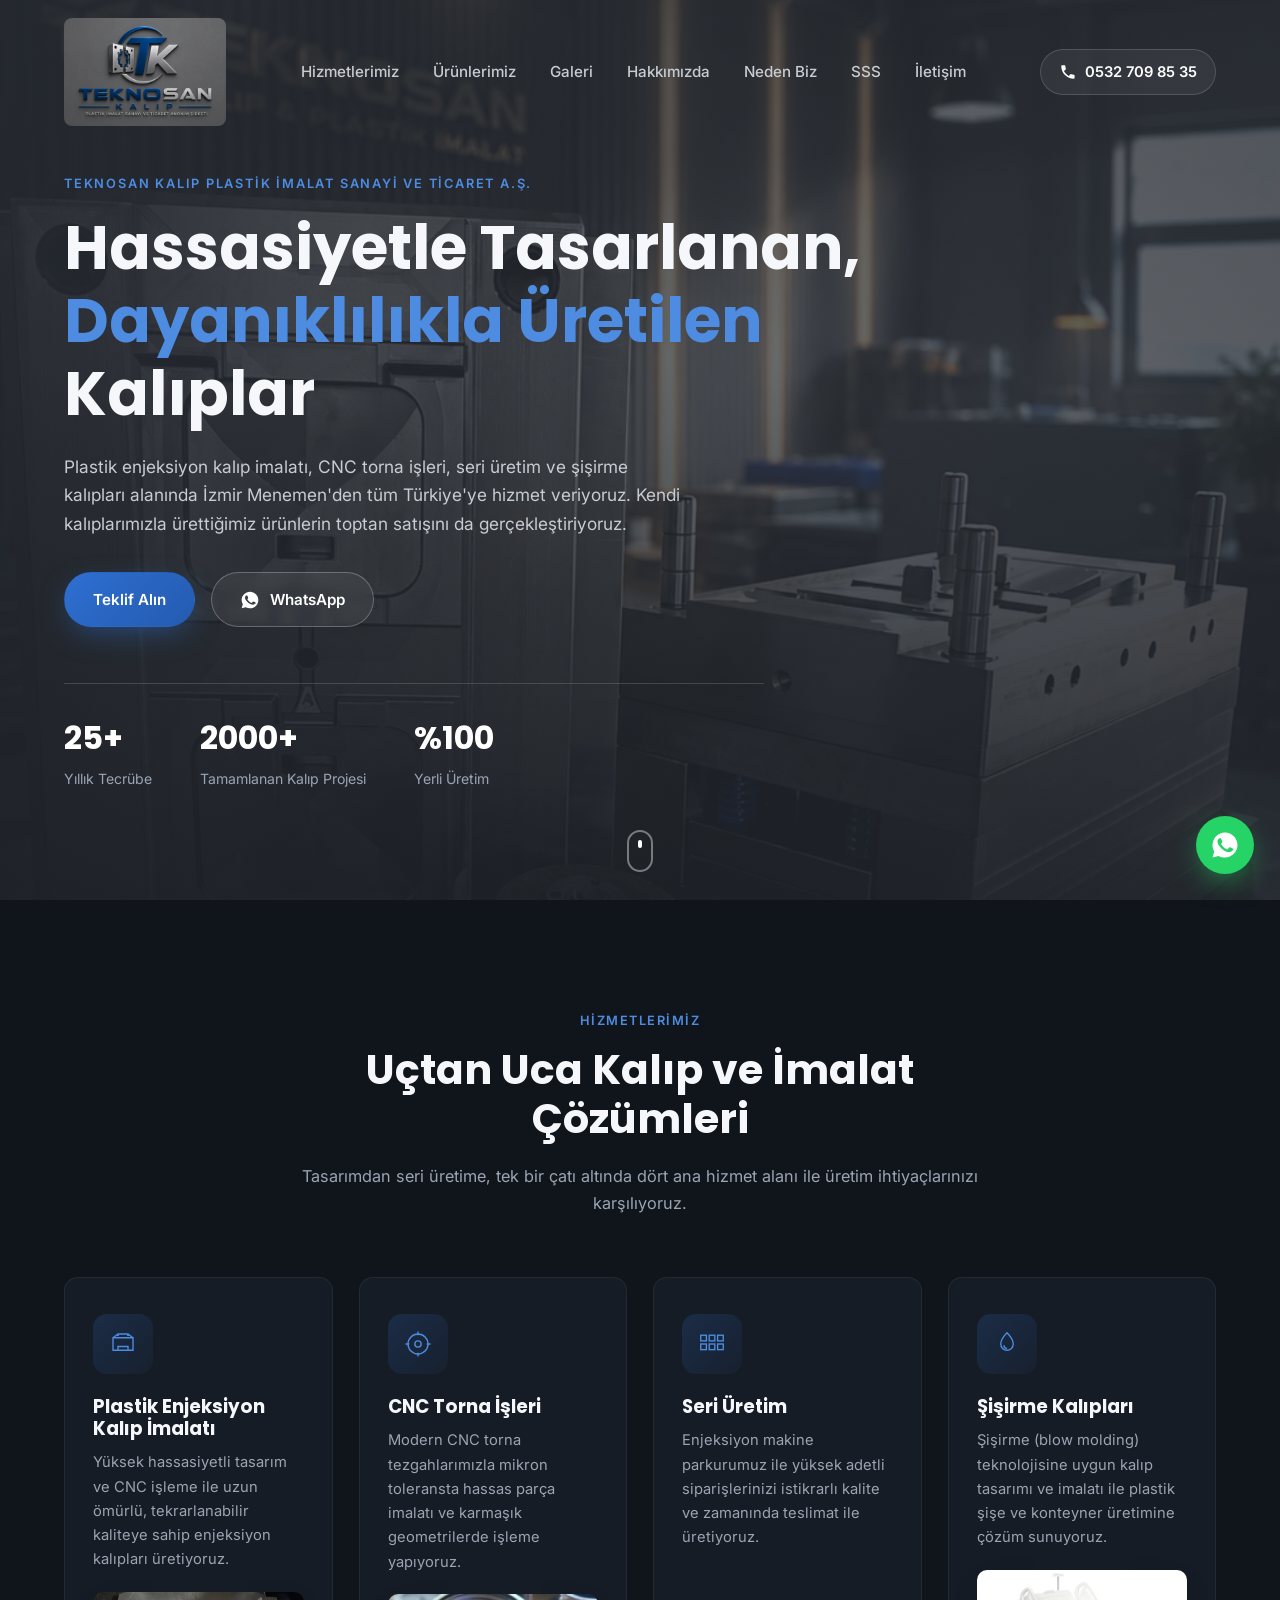
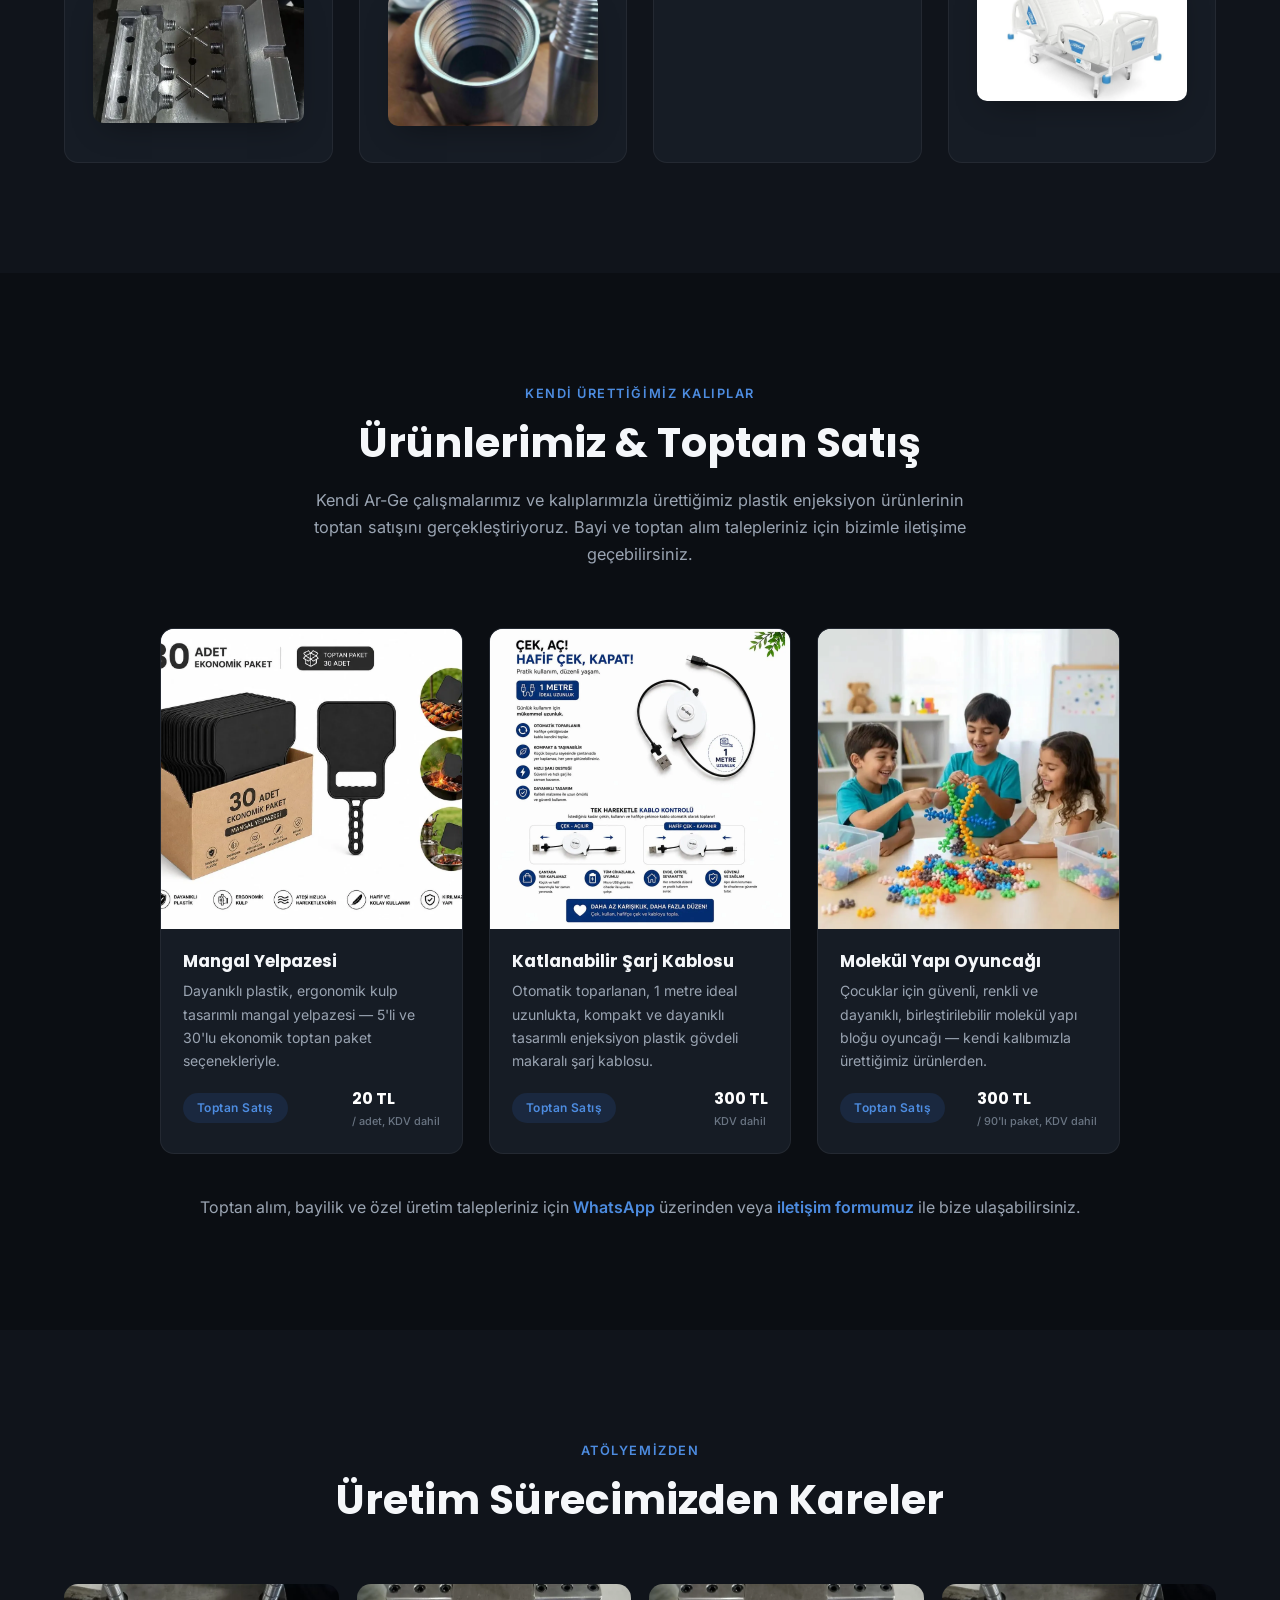
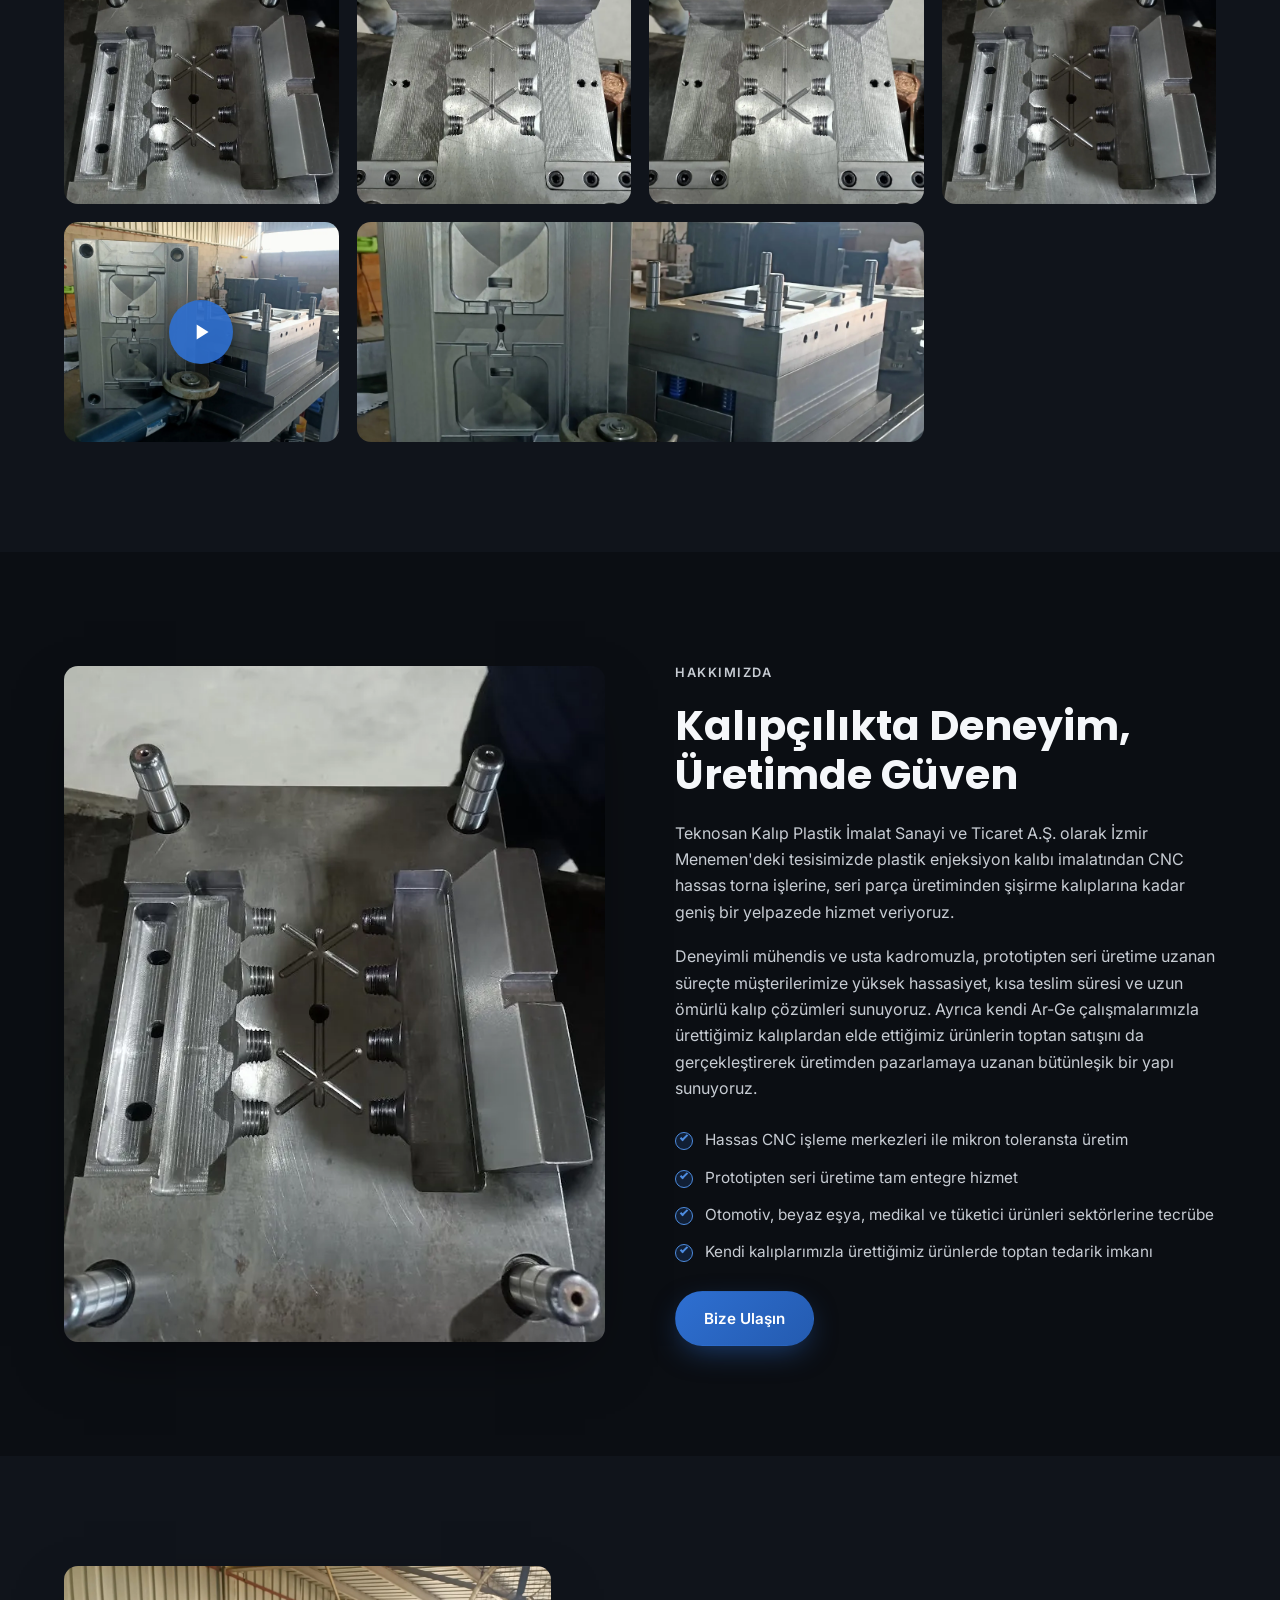
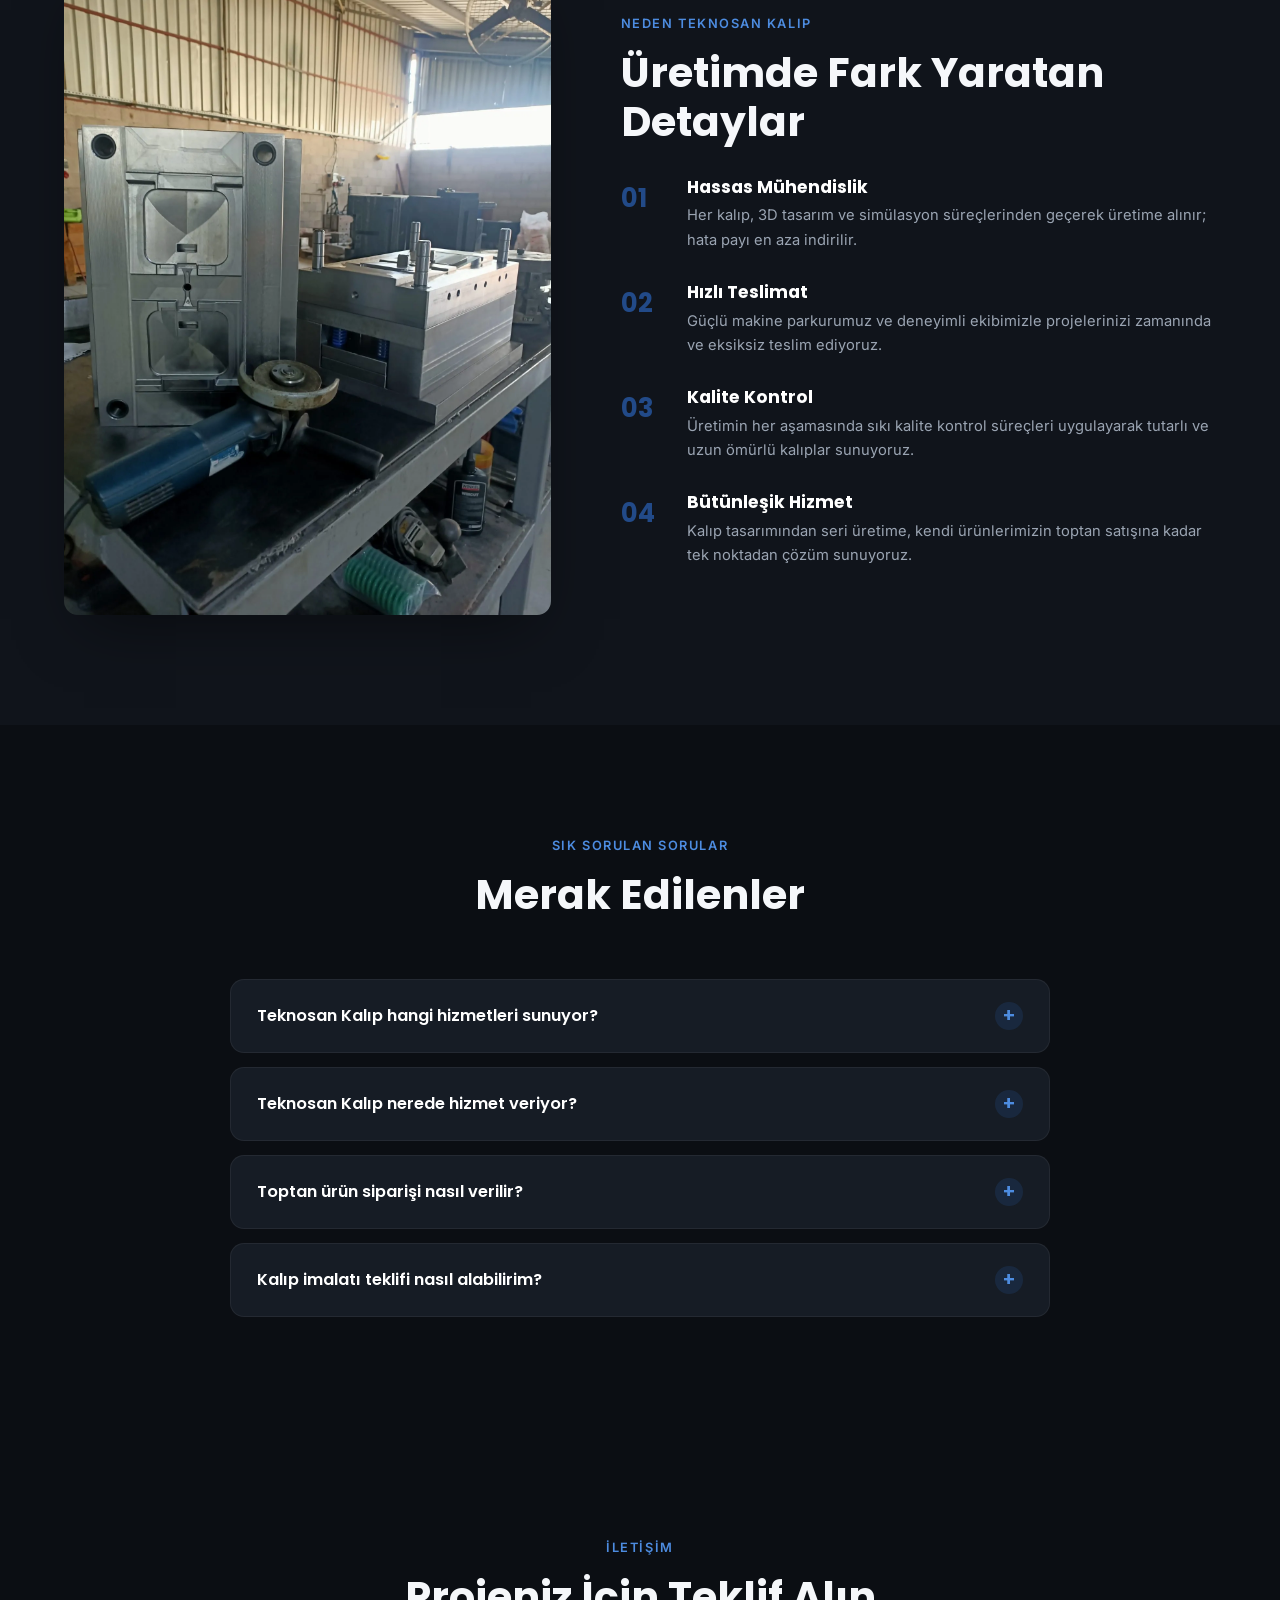
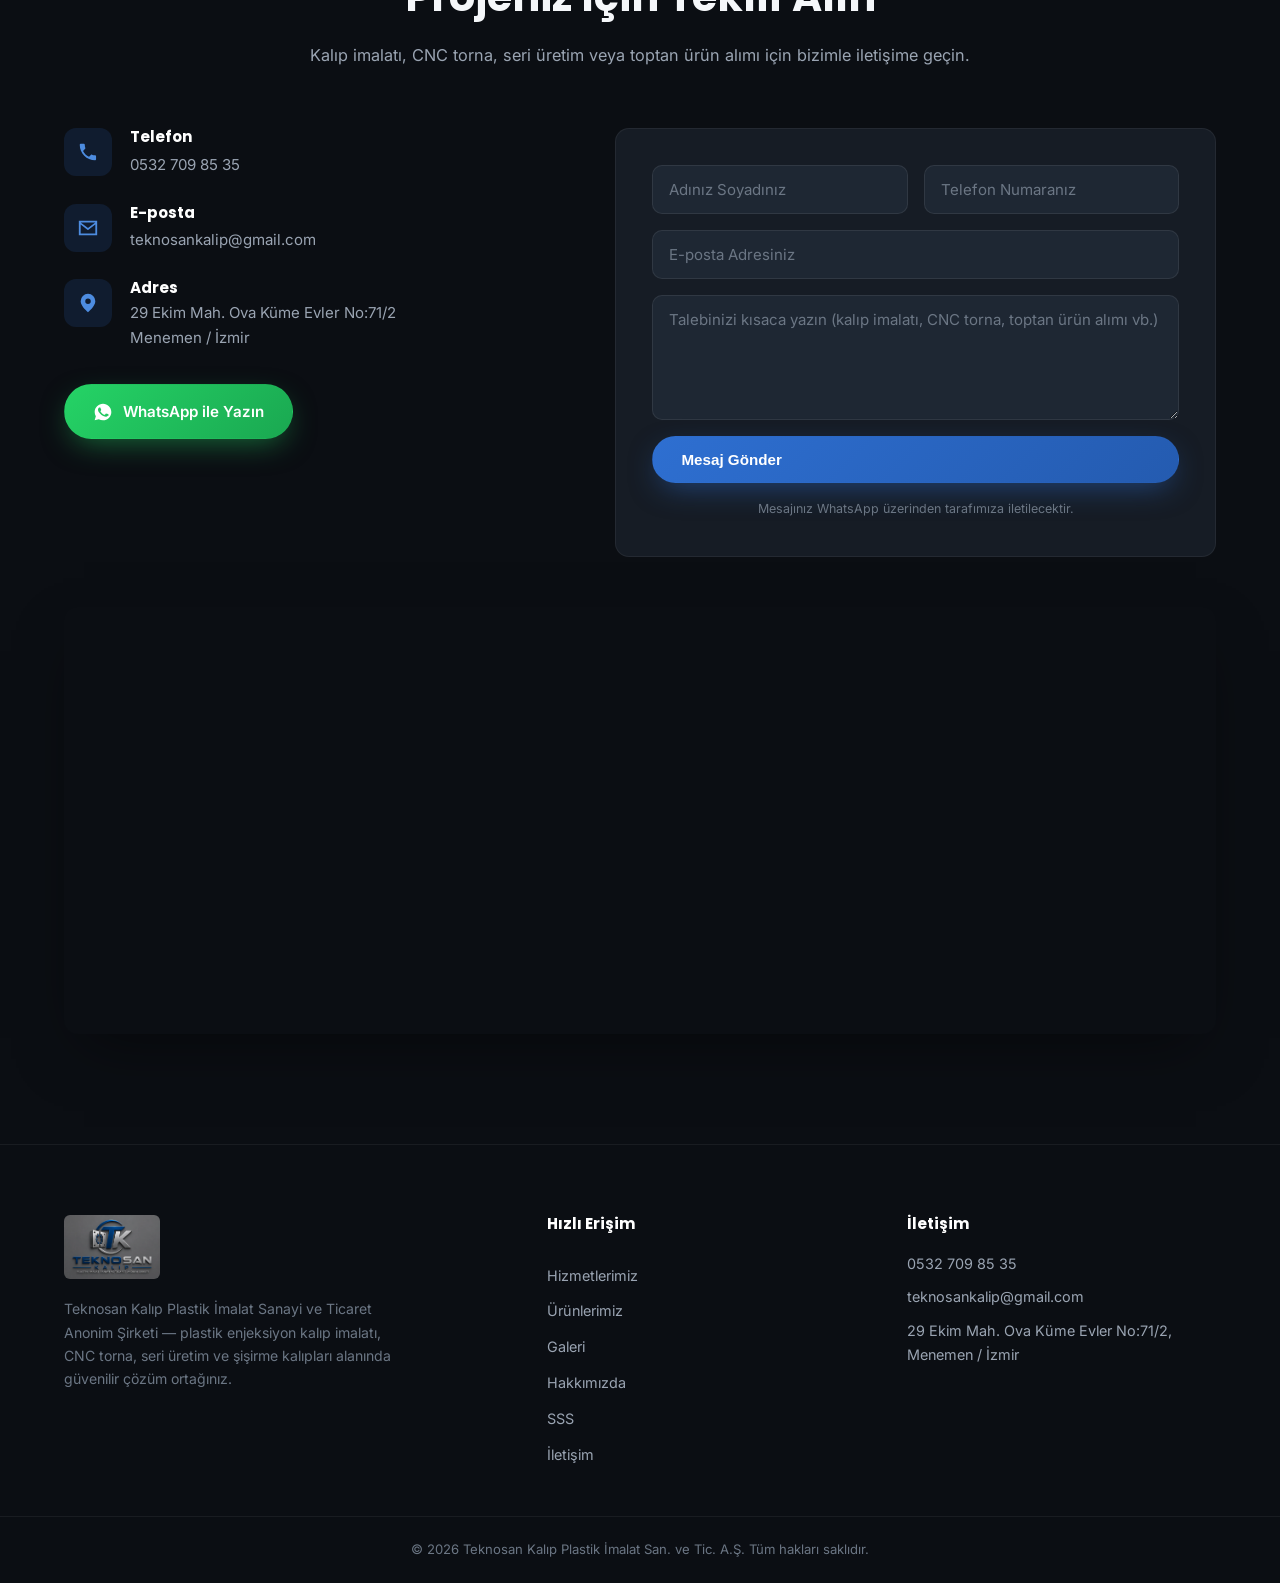
==== commit a09d6f8f: "Şişirme Kalıpları kartını CNC Torna ile aynı slider yapısına al Görseller artık CNC Torna İşleri kar" ====
--- a/index.html
+++ b/index.html
@@ -338,9 +338,10 @@
         </div>
         <h3>Şişirme Kalıpları</h3>
         <p>Şişirme (blow molding) teknolojisine uygun kalıp tasarımı ve imalatı ile plastik şişe ve konteyner üretimine çözüm sunuyoruz.</p>
-        <div class="service-photos">
-          <picture><source srcset="img/product-hastane-yatagi-1.webp" type="image/webp"><img src="img/product-hastane-yatagi-1.jpg" alt="Şişirme kalıp ile üretilen hastane yatağı plastik parçaları" width="987" height="795" loading="lazy"></picture>
+        <div class="service-photos single" data-slider>
+          <picture><source srcset="img/product-hastane-yatagi-1.webp" type="image/webp"><img src="img/product-hastane-yatagi-1.jpg" alt="Şişirme kalıp ile üretilen hastane yatağı plastik parçaları" width="987" height="795" class="active" loading="lazy"></picture>
           <picture><source srcset="img/product-hastane-yatagi-2.webp" type="image/webp"><img src="img/product-hastane-yatagi-2.jpg" alt="Şişirme kalıp ile üretilen hastane yatağı plastik parçaları - alternatif renk" width="987" height="795" loading="lazy"></picture>
+          <span class="slider-hint">Değiştirmek için tıklayın</span>
         </div>
       </div>
     </div>
--- a/css/style.css
+++ b/css/style.css
@@ -30,7 +30,7 @@
   line-height:1.65;
   overflow-x:hidden;
 }
-img{max-width:100%;display:block;}
+img{max-width:100%;height:auto;display:block;}
 a{color:inherit;text-decoration:none;}
 ul{list-style:none;}
 .container{
@@ -466,7 +466,7 @@
 .footer-inner{
   display:grid;grid-template-columns:1.4fr 1fr 1fr;gap:50px;padding-bottom:50px;
 }
-.footer-brand img{height:64px;margin-bottom:18px;border-radius:6px;}
+.footer-brand img{height:64px;width:auto;margin-bottom:18px;border-radius:6px;}
 .footer-brand p{color:var(--steel-500);font-size:.88rem;max-width:340px;}
 .footer-links h4,.footer-contact h4{color:#fff;font-size:.95rem;margin-bottom:18px;}
 .footer-links{display:flex;flex-direction:column;gap:12px;}
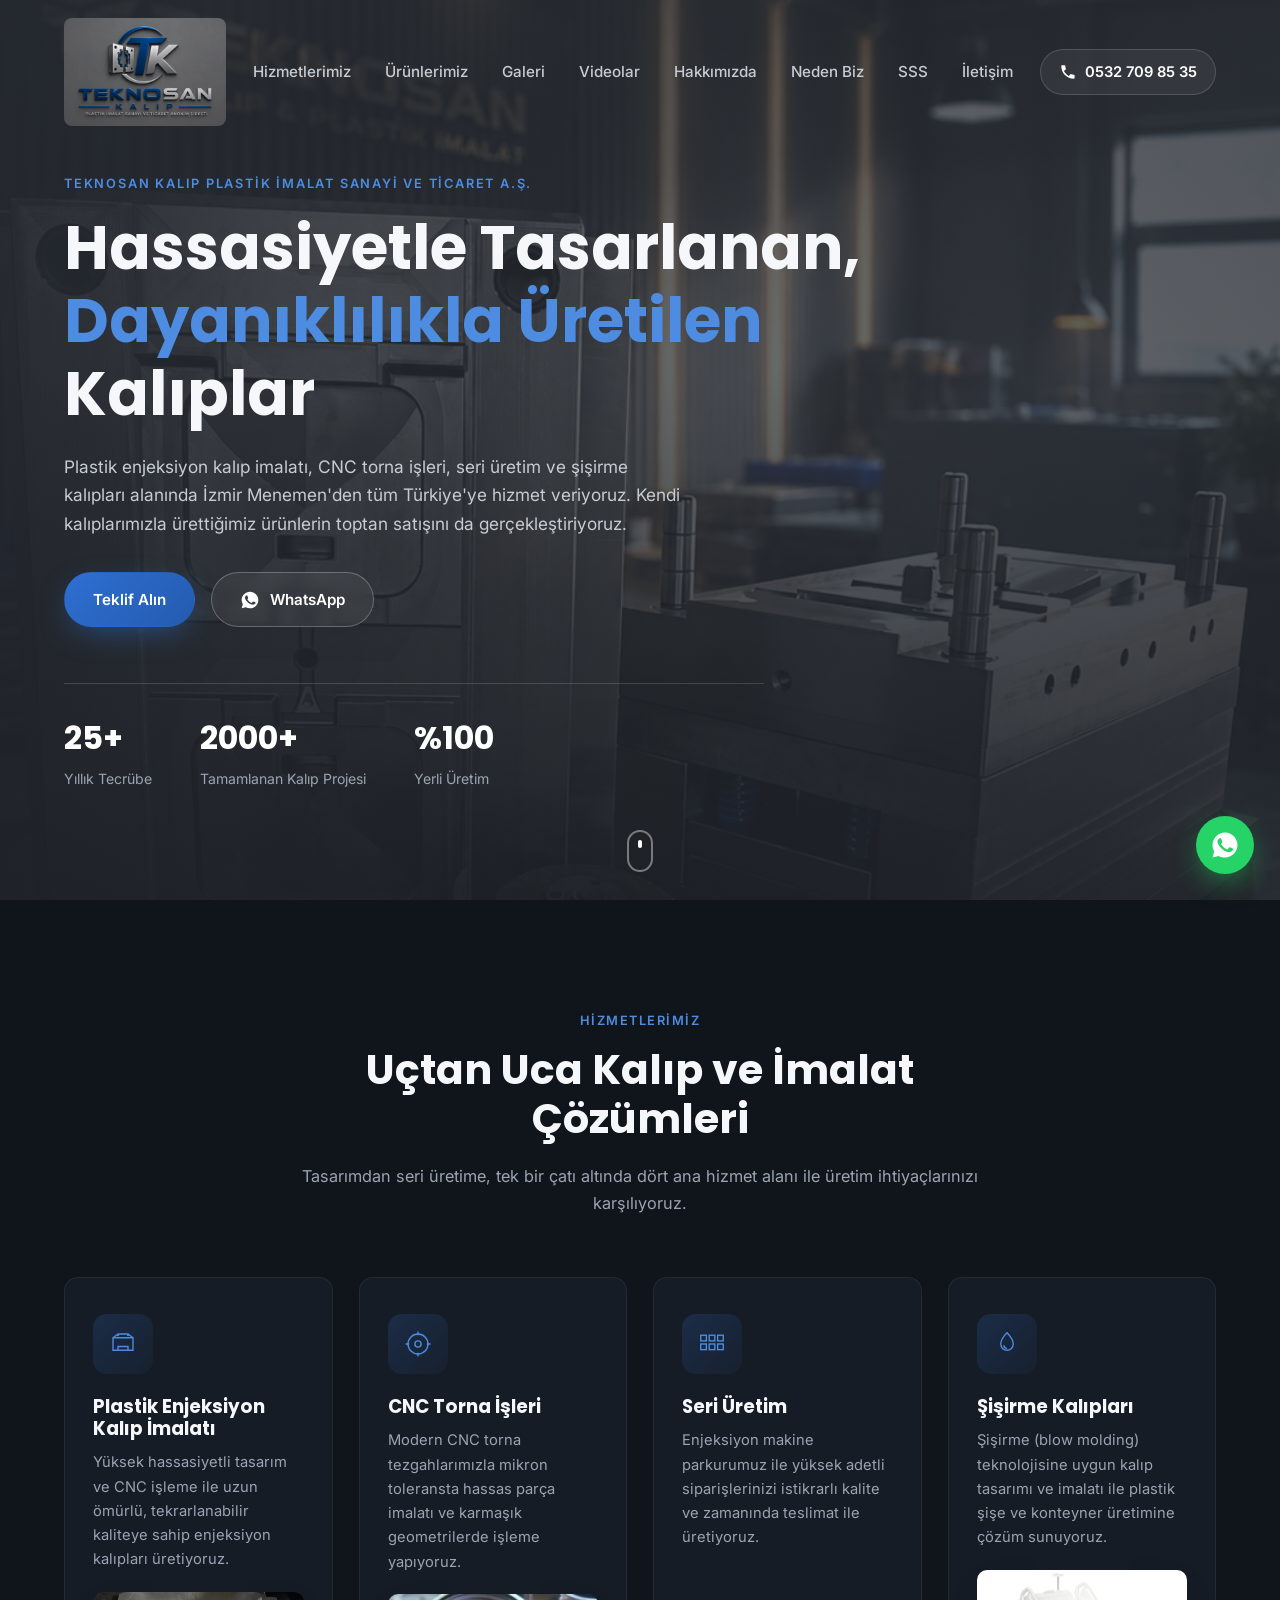
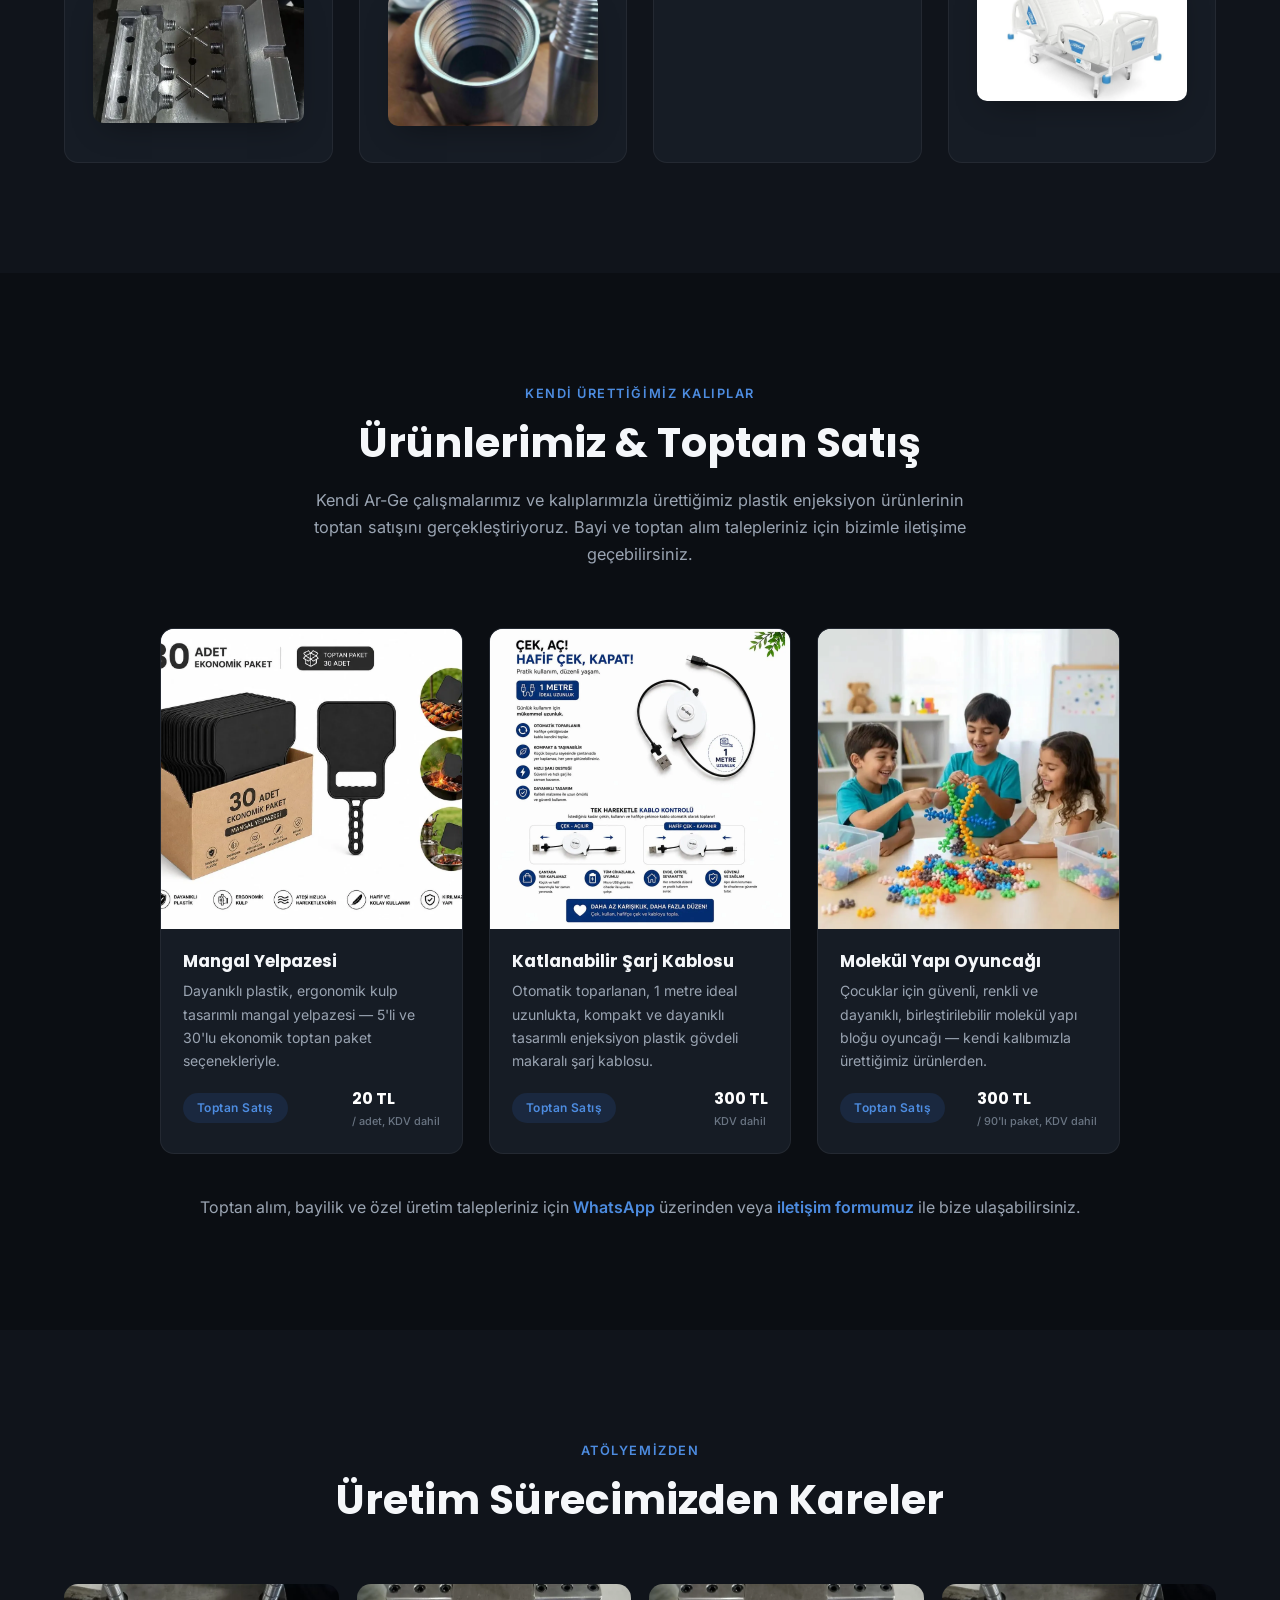
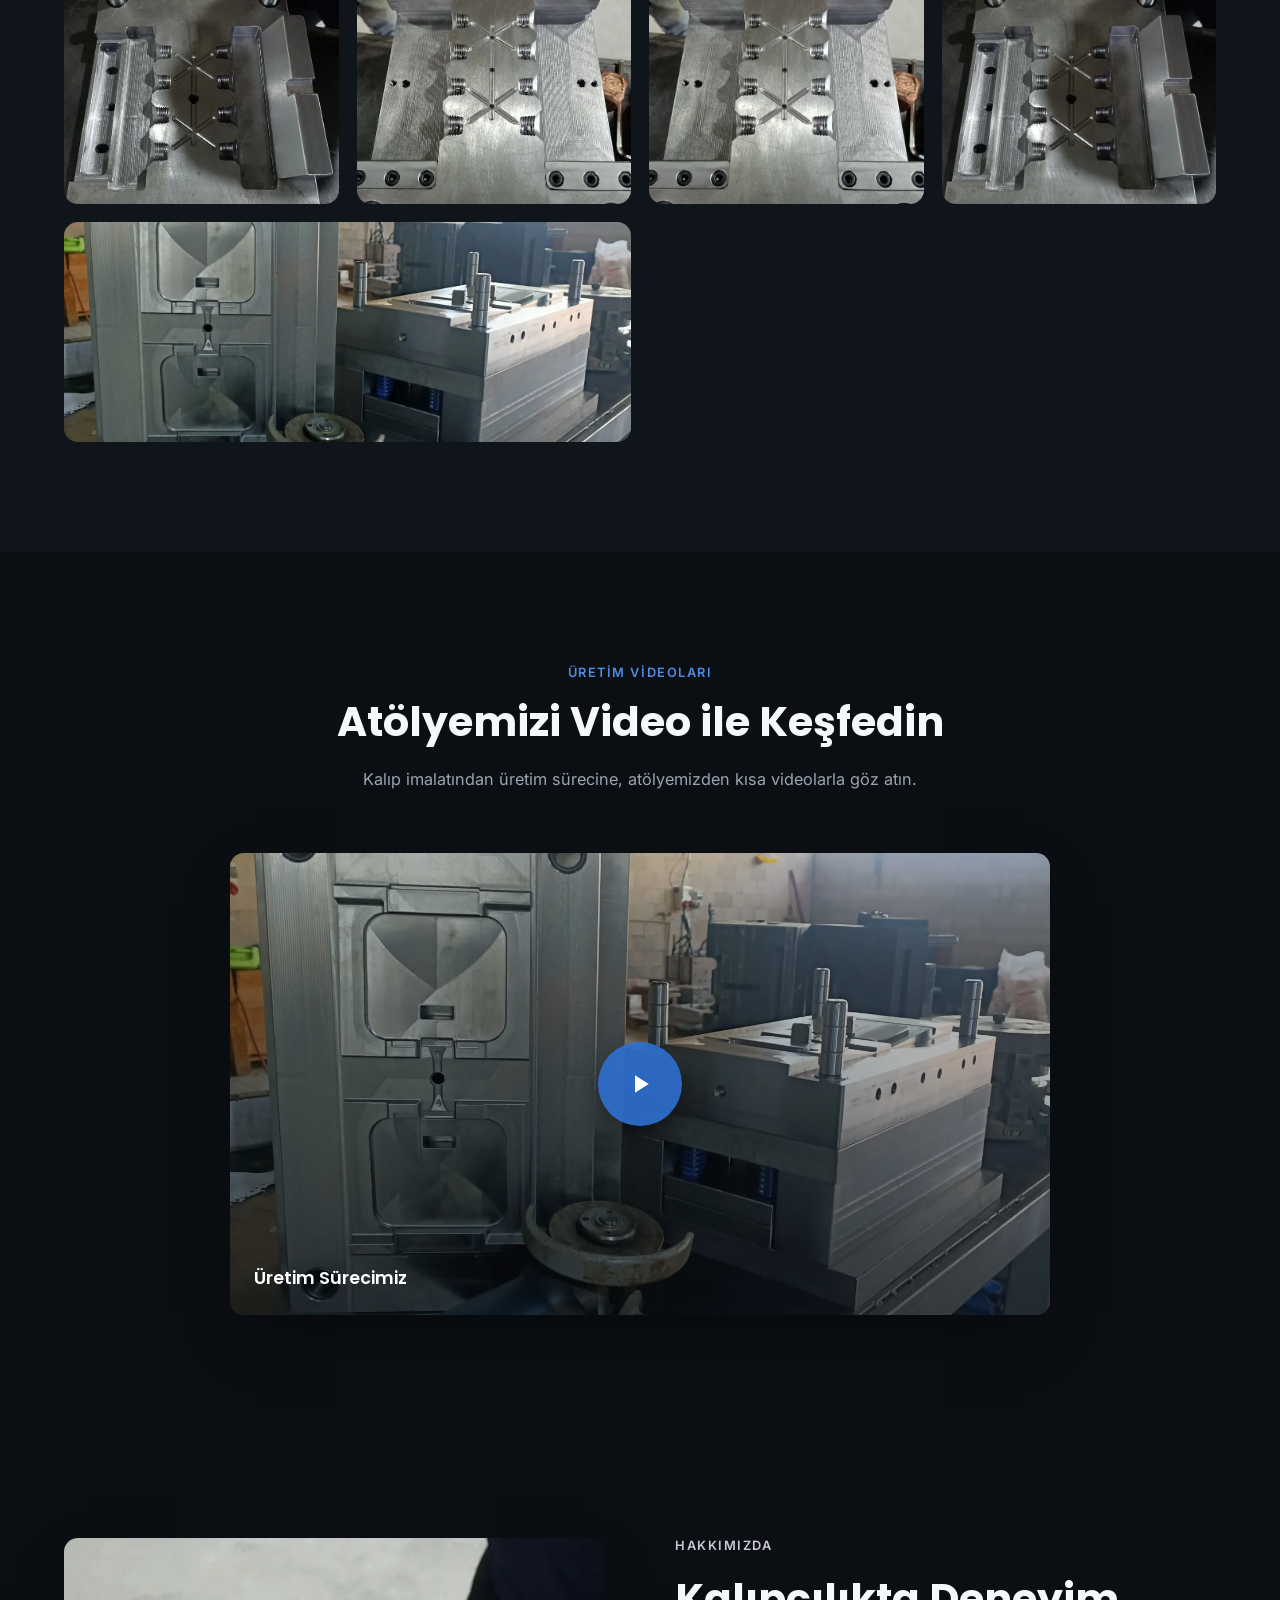
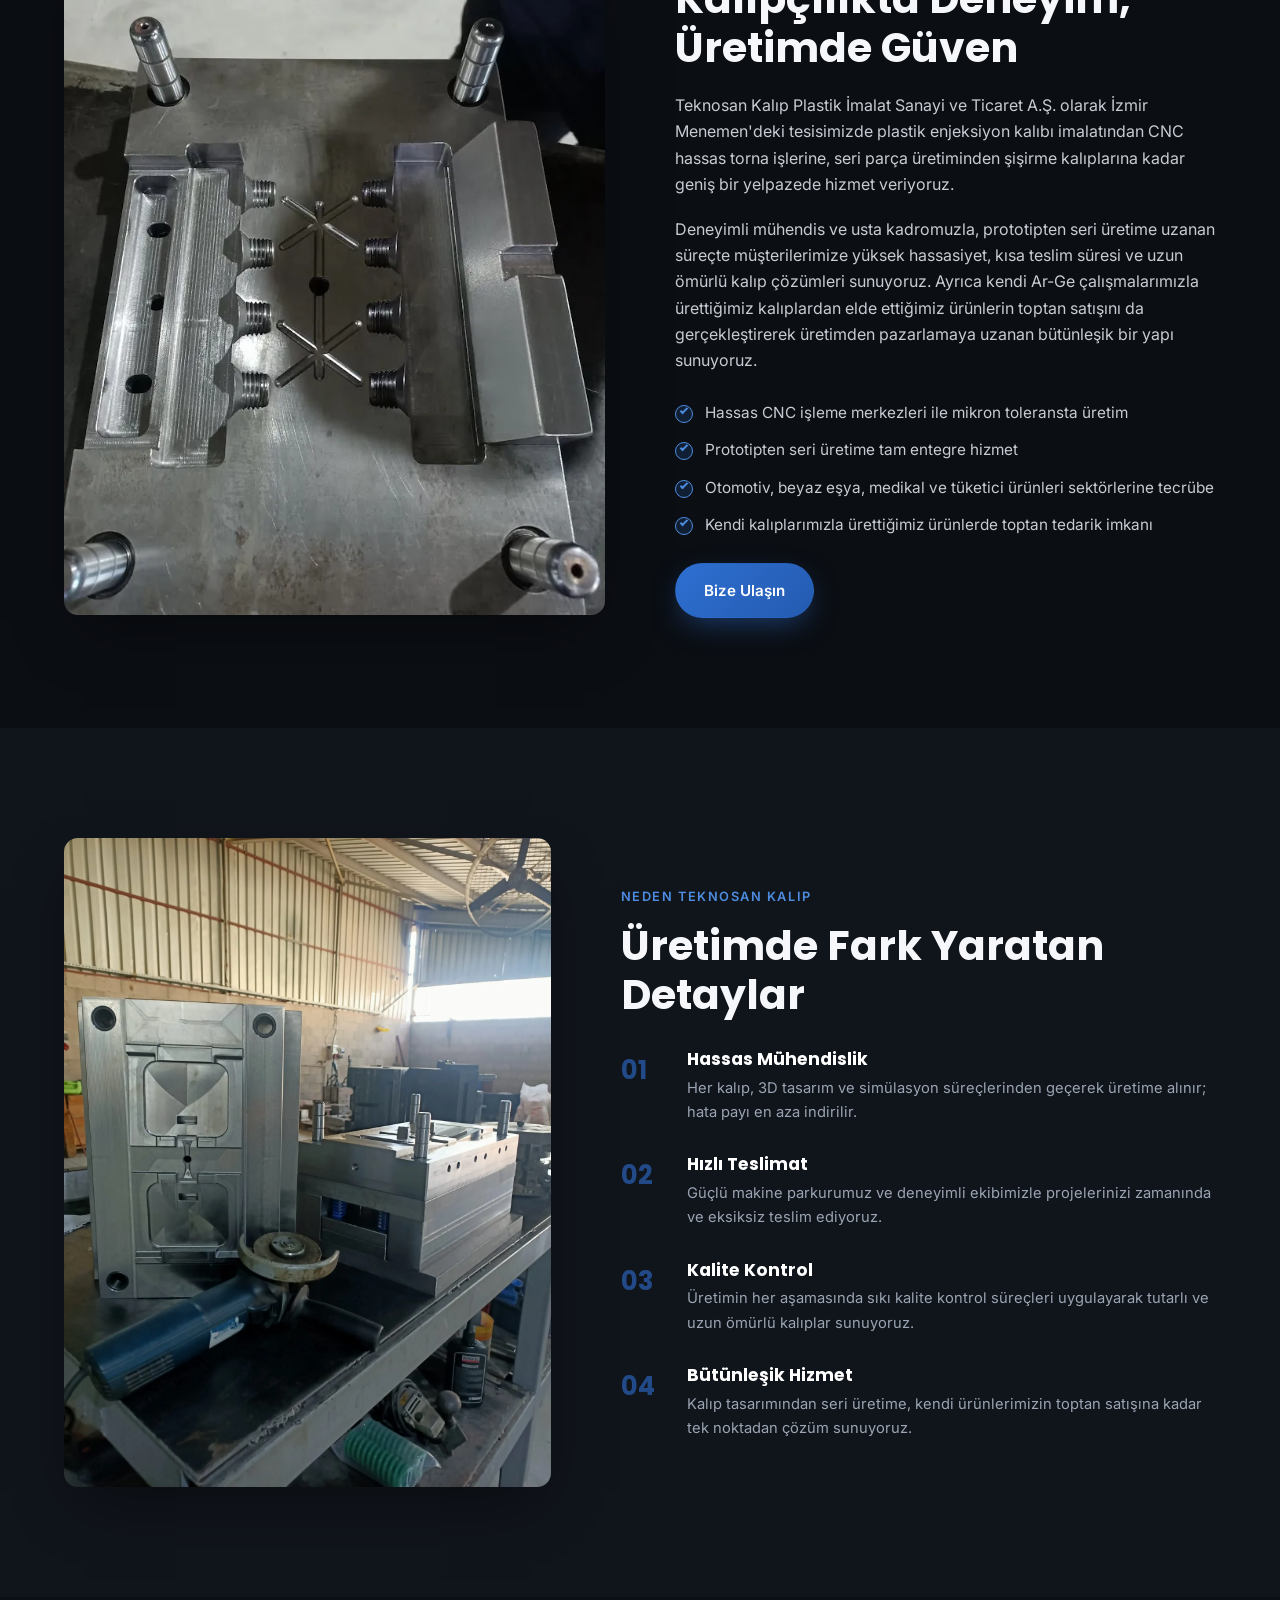
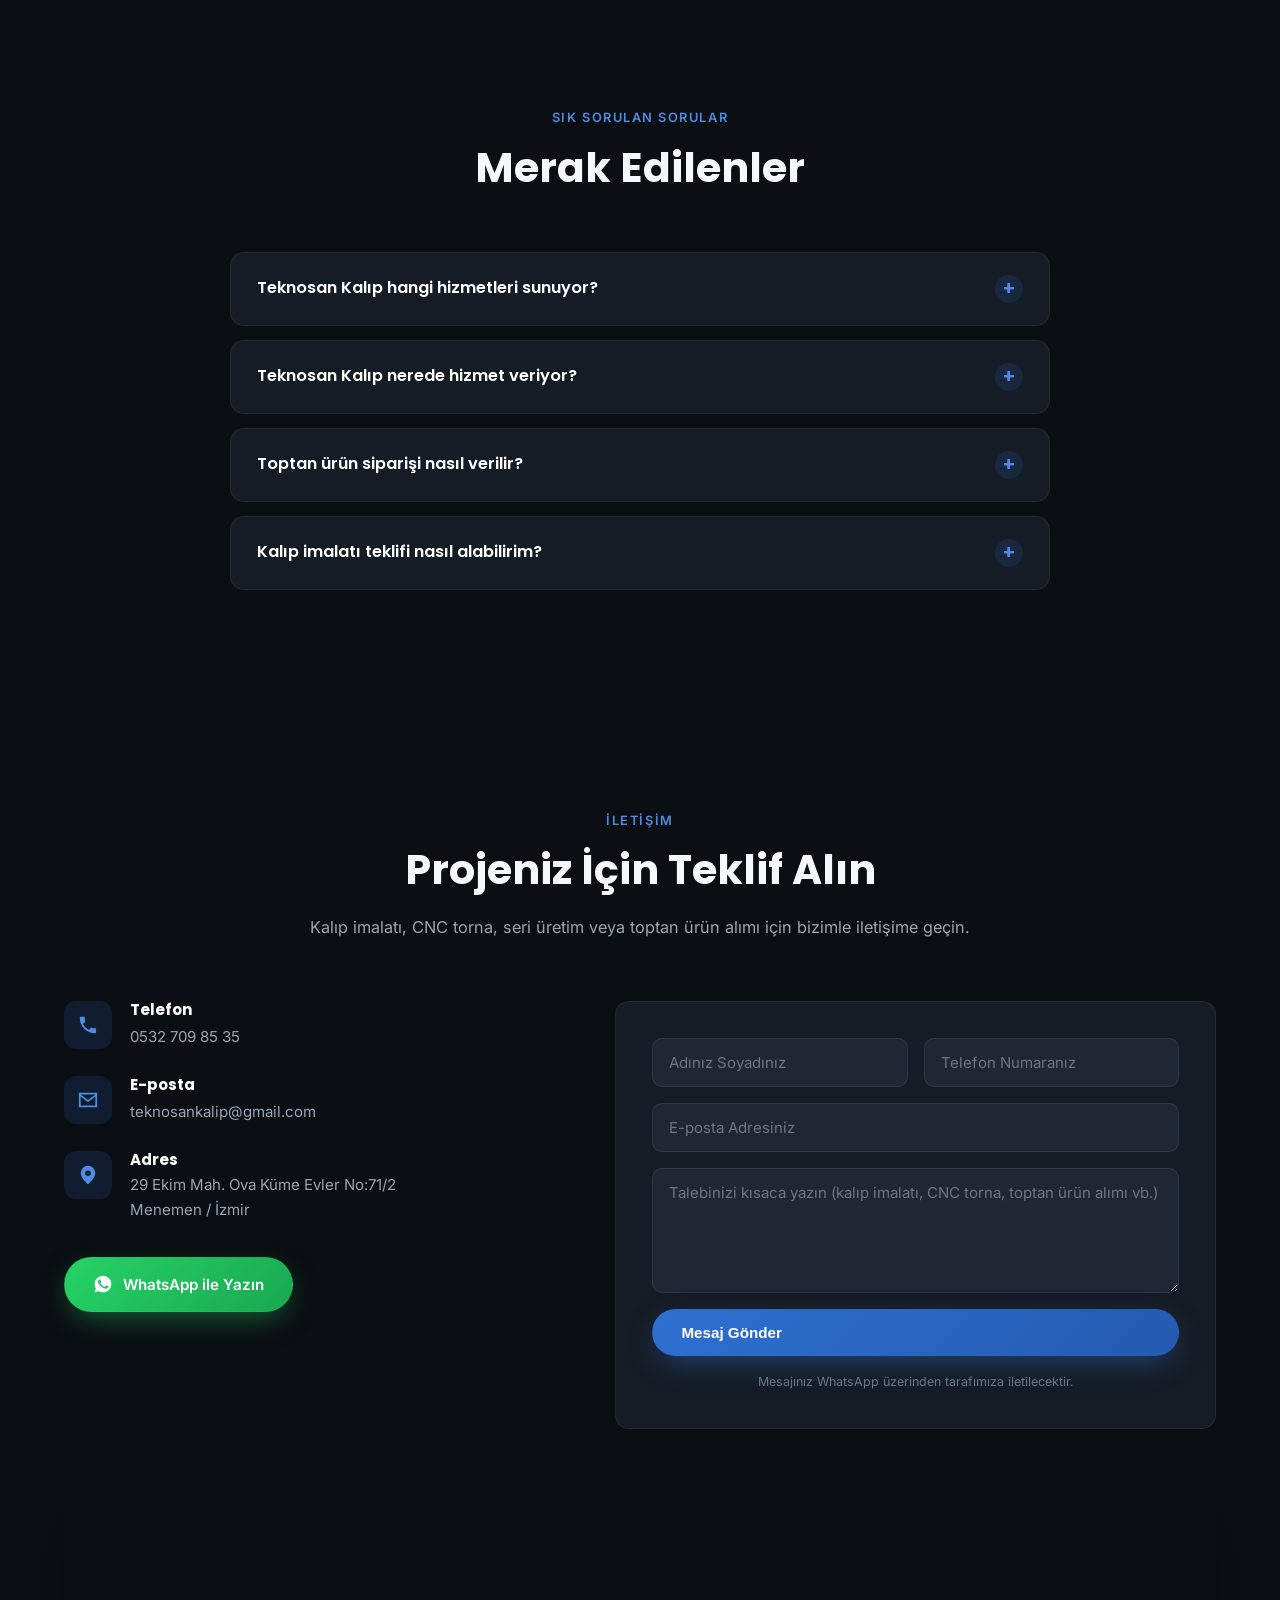
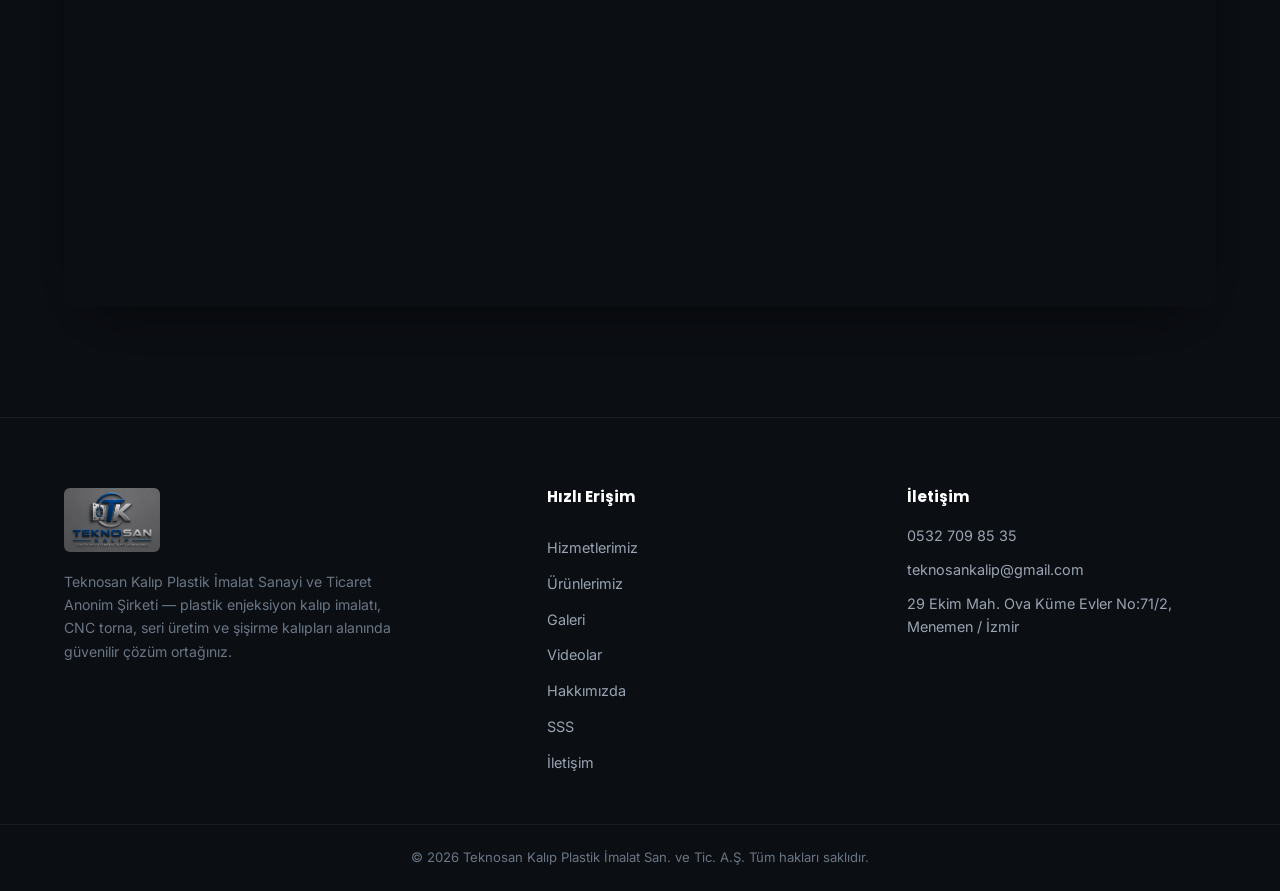
==== commit 689c905c: "Üretim videoları için ayrı bölüm ekle Video, galeri bölümünden çıkarılıp kendi başlığı altında (Üret" ====
--- a/index.html
+++ b/index.html
@@ -247,6 +247,7 @@
       <a href="#hizmetler">Hizmetlerimiz</a>
       <a href="#urunler">Ürünlerimiz</a>
       <a href="#galeri">Galeri</a>
+      <a href="#videolar">Videolar</a>
       <a href="#hakkimizda">Hakkımızda</a>
       <a href="#neden-biz">Neden Biz</a>
       <a href="#sss">SSS</a>
@@ -407,13 +408,25 @@
       <div class="gallery-item reveal"><picture><source srcset="img/mold-macro-2.webp" type="image/webp"><img src="img/mold-macro-2.jpg" alt="CNC işlenmiş kalıp parçası" width="689" height="919" loading="lazy"></picture></div>
       <div class="gallery-item reveal"><picture><source srcset="img/mold-close-1.webp" type="image/webp"><img src="img/mold-close-1.jpg" alt="Atölyede kalıp montajı" width="1400" height="1866" loading="lazy"></picture></div>
       <div class="gallery-item reveal"><picture><source srcset="img/mold-close-2.webp" type="image/webp"><img src="img/mold-close-2.jpg" alt="Kalıp kalite kontrolü" width="1400" height="1866" loading="lazy"></picture></div>
-      <div class="gallery-item reveal video-item" id="videoTrigger">
-        <picture><source srcset="img/hero-factory.webp" type="image/webp"><img src="img/hero-factory.jpg" alt="Teknosan Kalıp üretim videosu" width="1500" height="2000" loading="lazy"></picture>
-        <span class="play-btn">
-          <svg viewBox="0 0 24 24" width="26" height="26"><path fill="currentColor" d="M8 5v14l11-7z"/></svg>
-        </span>
-      </div>
       <div class="gallery-item reveal wide"><picture><source srcset="img/hero-factory.webp" type="image/webp"><img src="img/hero-factory.jpg" alt="Teknosan Kalıp üretim tesisi genel görünüm" width="1500" height="2000" loading="lazy"></picture></div>
+    </div>
+  </div>
+</section>
+
+<!-- ================= ÜRETİM VİDEOLARI ================= -->
+<section class="section" id="videolar">
+  <div class="container">
+    <div class="section-head">
+      <p class="section-eyebrow reveal">Üretim Videoları</p>
+      <h2 class="reveal">Atölyemizi Video ile Keşfedin</h2>
+      <p class="section-desc reveal">Kalıp imalatından üretim sürecine, atölyemizden kısa videolarla göz atın.</p>
+    </div>
+    <div class="video-showcase reveal video-item" id="videoTrigger">
+      <picture><source srcset="img/hero-factory.webp" type="image/webp"><img src="img/hero-factory.jpg" alt="Teknosan Kalıp üretim videosu" width="1500" height="2000" loading="lazy"></picture>
+      <span class="play-btn">
+        <svg viewBox="0 0 24 24" width="30" height="30"><path fill="currentColor" d="M8 5v14l11-7z"/></svg>
+      </span>
+      <span class="video-showcase-label">Üretim Sürecimiz</span>
     </div>
   </div>
 </section>
@@ -589,6 +602,7 @@
       <a href="#hizmetler">Hizmetlerimiz</a>
       <a href="#urunler">Ürünlerimiz</a>
       <a href="#galeri">Galeri</a>
+      <a href="#videolar">Videolar</a>
       <a href="#hakkimizda">Hakkımızda</a>
       <a href="#sss">SSS</a>
       <a href="#iletisim">İletişim</a>
--- a/css/style.css
+++ b/css/style.css
@@ -384,7 +384,26 @@
   box-shadow:0 10px 30px -6px rgba(0,0,0,.6);
   transition:transform .3s ease, background .3s ease;
 }
-.gallery-item.video-item:hover .play-btn{transform:translate(-50%,-50%) scale(1.12);background:var(--blue-500);}
+.video-item:hover .play-btn{transform:translate(-50%,-50%) scale(1.12);background:var(--blue-500);}
+
+/* ===================== VIDEO SHOWCASE ===================== */
+.video-showcase{
+  position:relative;cursor:pointer;
+  max-width:820px;margin:0 auto;
+  aspect-ratio:16/9;border-radius:var(--radius);
+  overflow:hidden;box-shadow:var(--shadow-lg);
+}
+.video-showcase img{width:100%;height:100%;object-fit:cover;transition:transform .5s ease;}
+.video-showcase:hover img{transform:scale(1.06);}
+.video-showcase::after{
+  content:'';position:absolute;inset:0;
+  background:linear-gradient(180deg,rgba(11,14,19,.15) 0%,rgba(11,14,19,.55) 100%);
+}
+.video-showcase .play-btn{width:84px;height:84px;z-index:2;}
+.video-showcase-label{
+  position:absolute;left:24px;bottom:22px;z-index:2;
+  color:#fff;font-family:var(--ff-head);font-weight:600;font-size:1.1rem;
+}
 
 /* ===================== VIDEO MODAL ===================== */
 .video-modal{
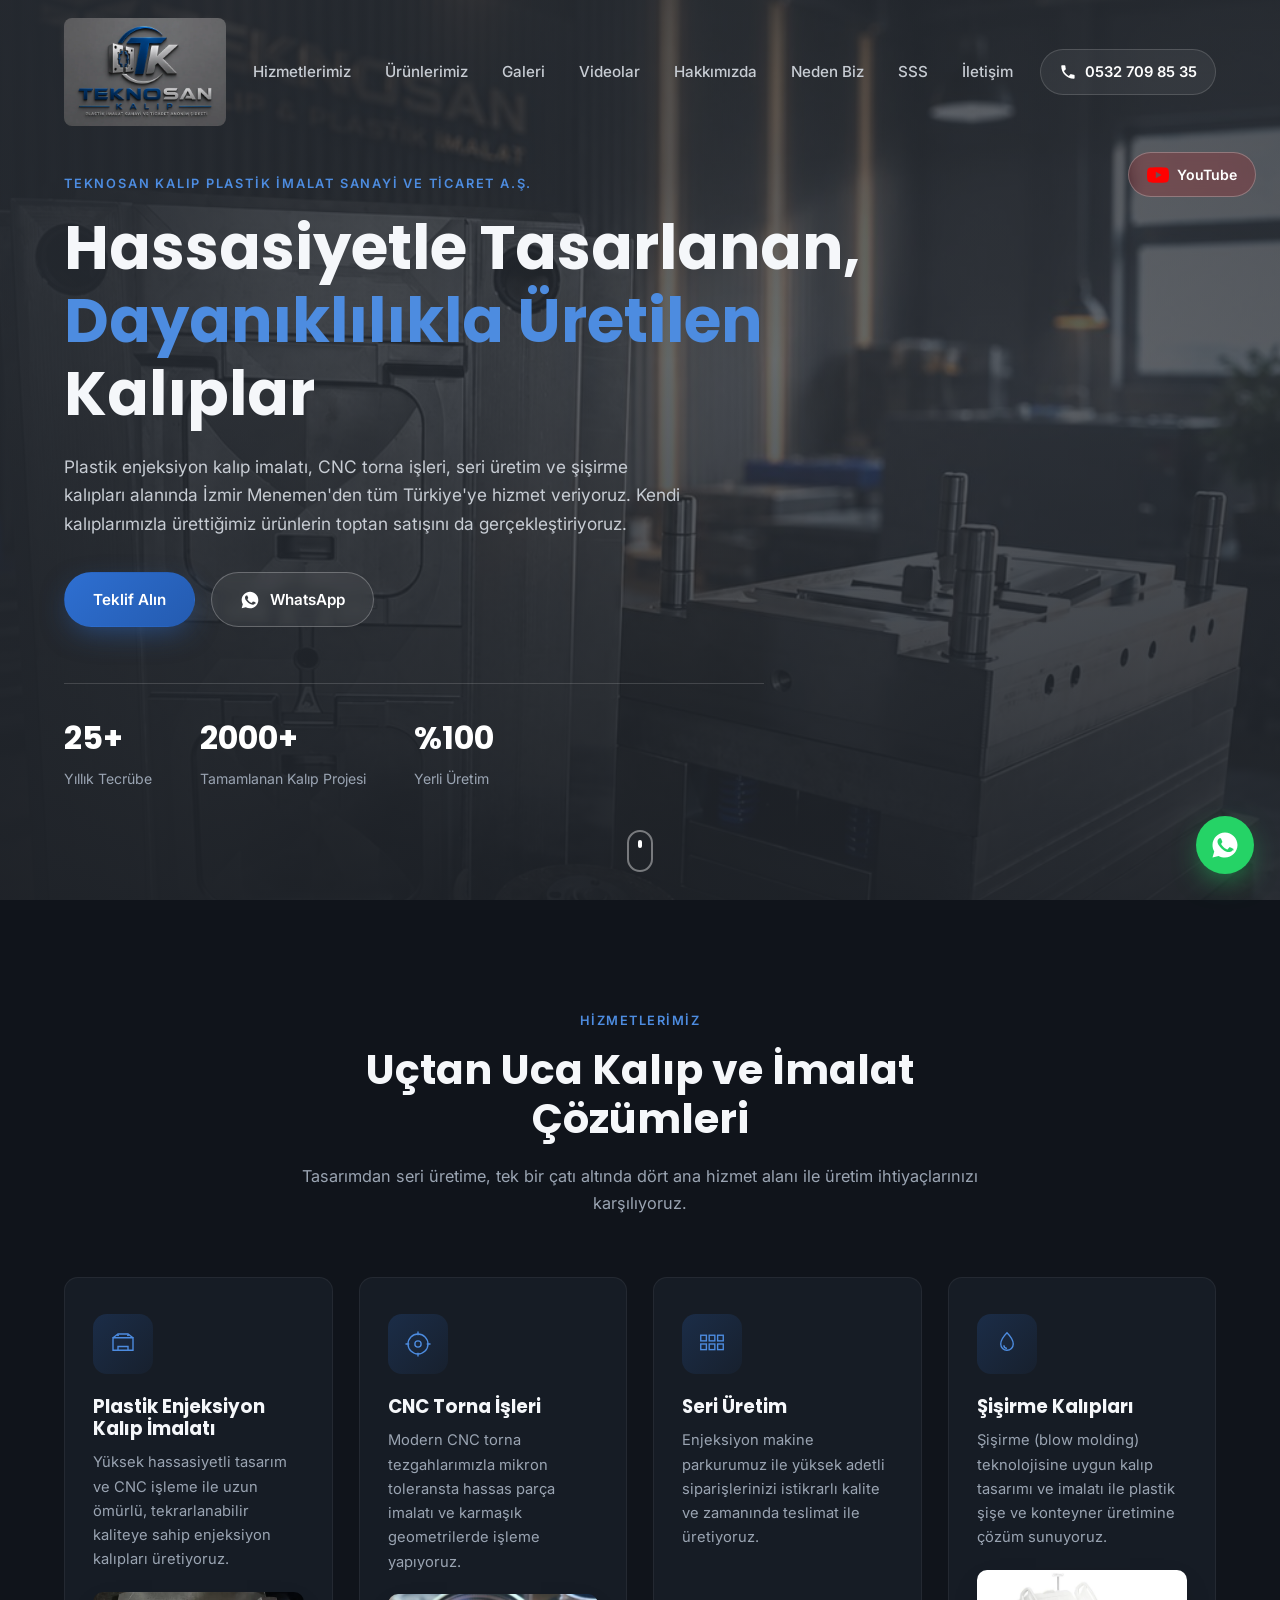
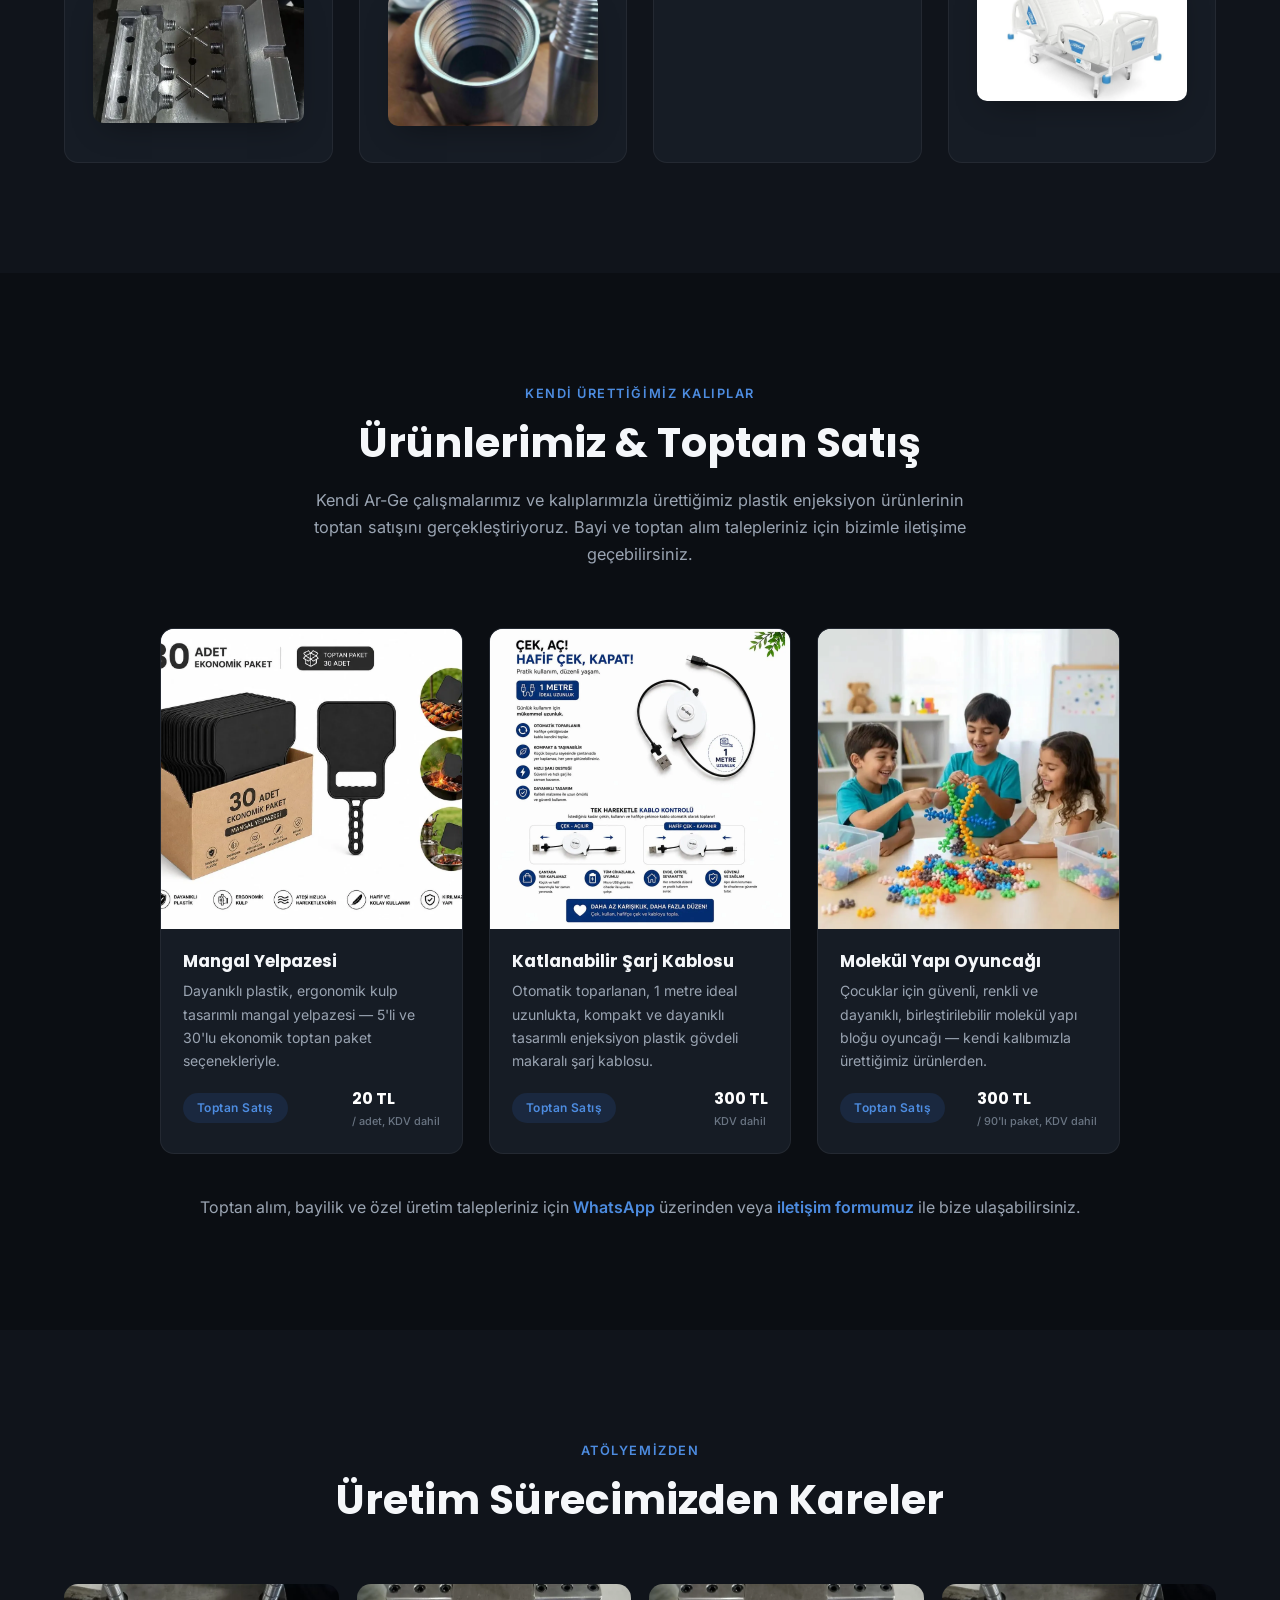
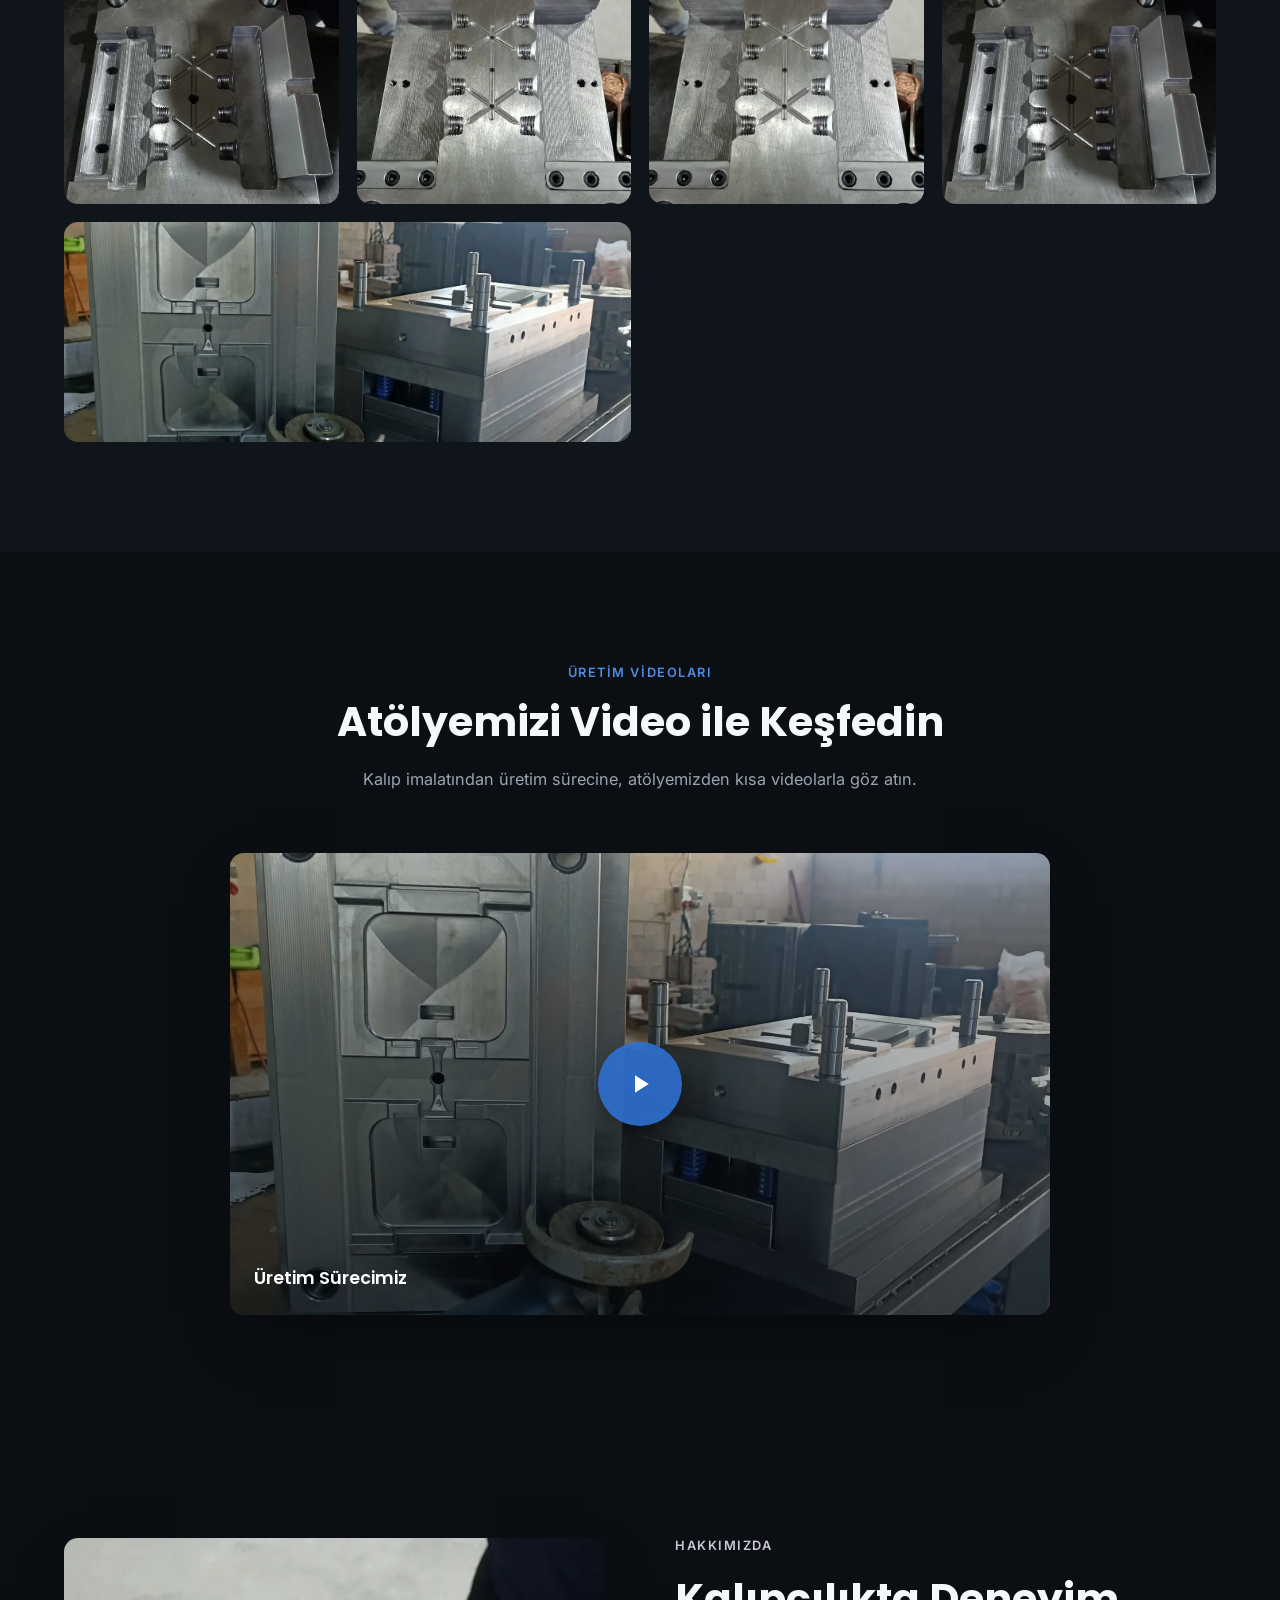
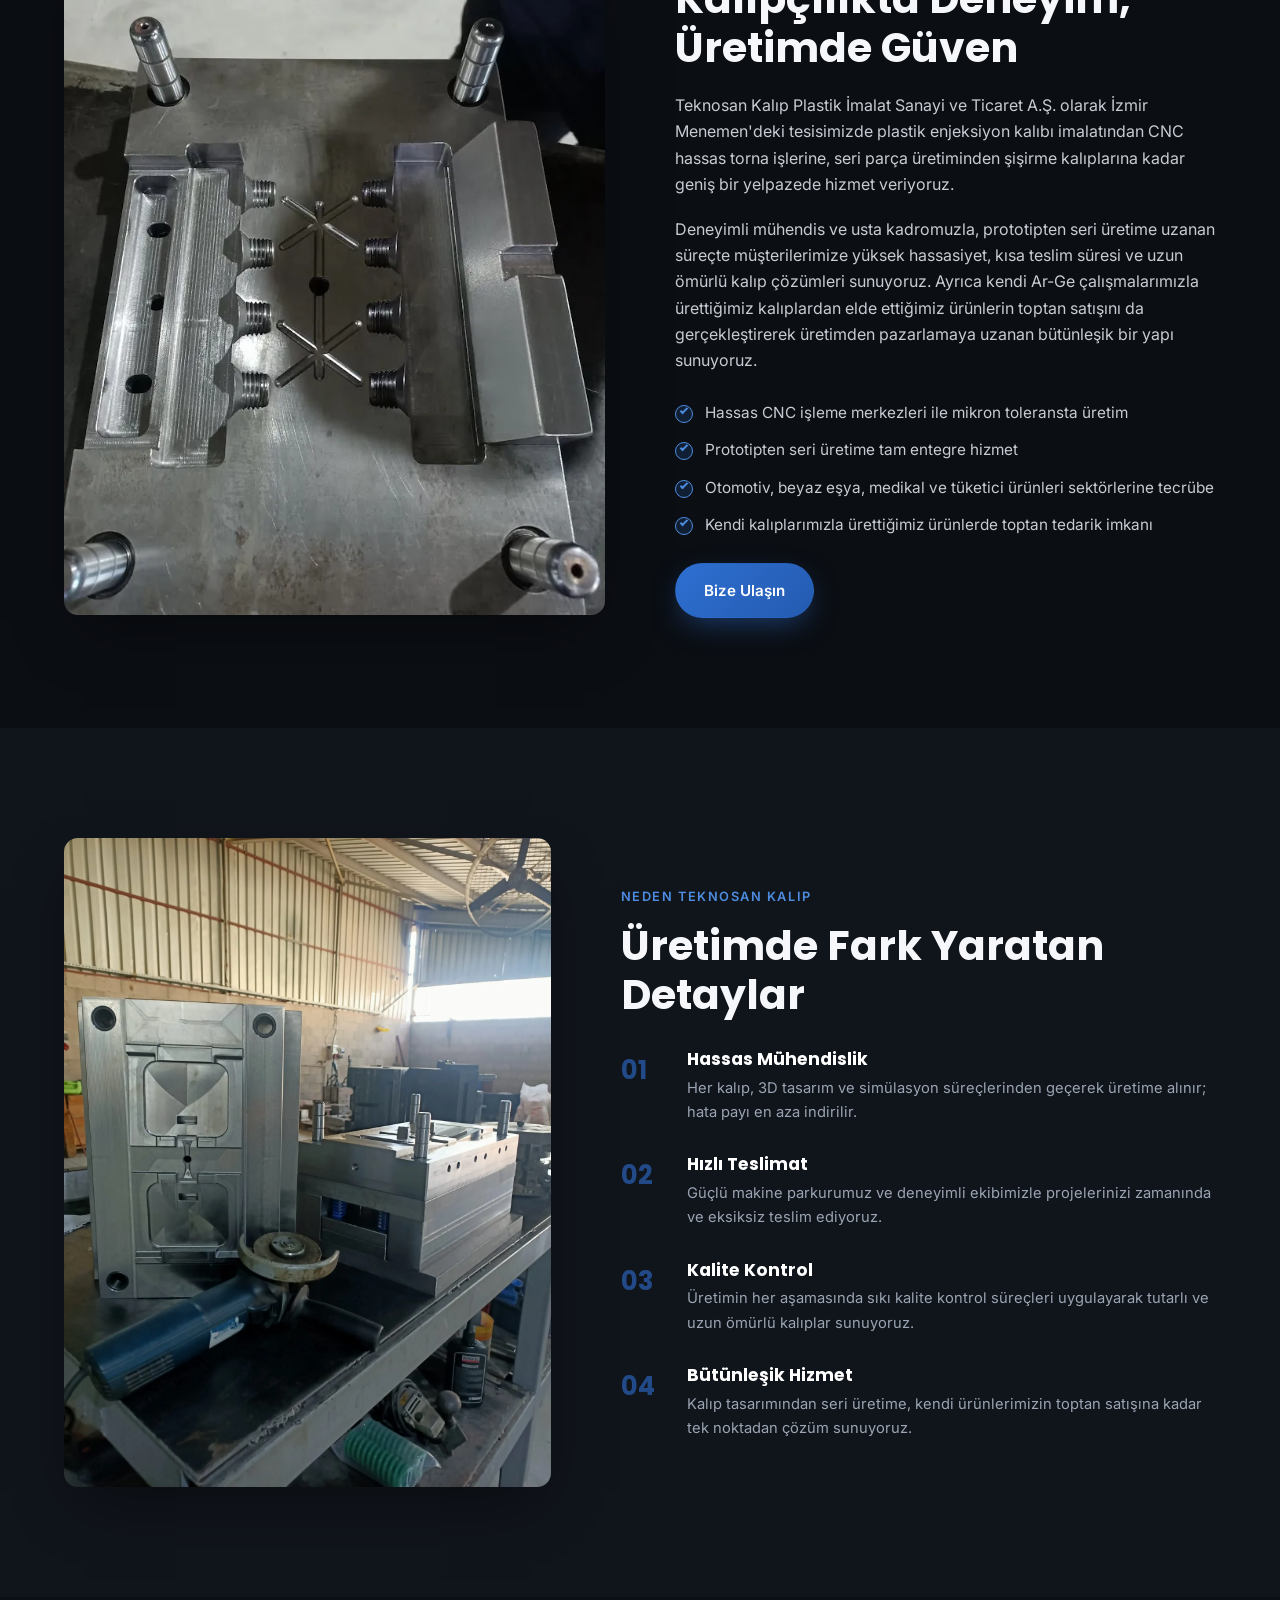
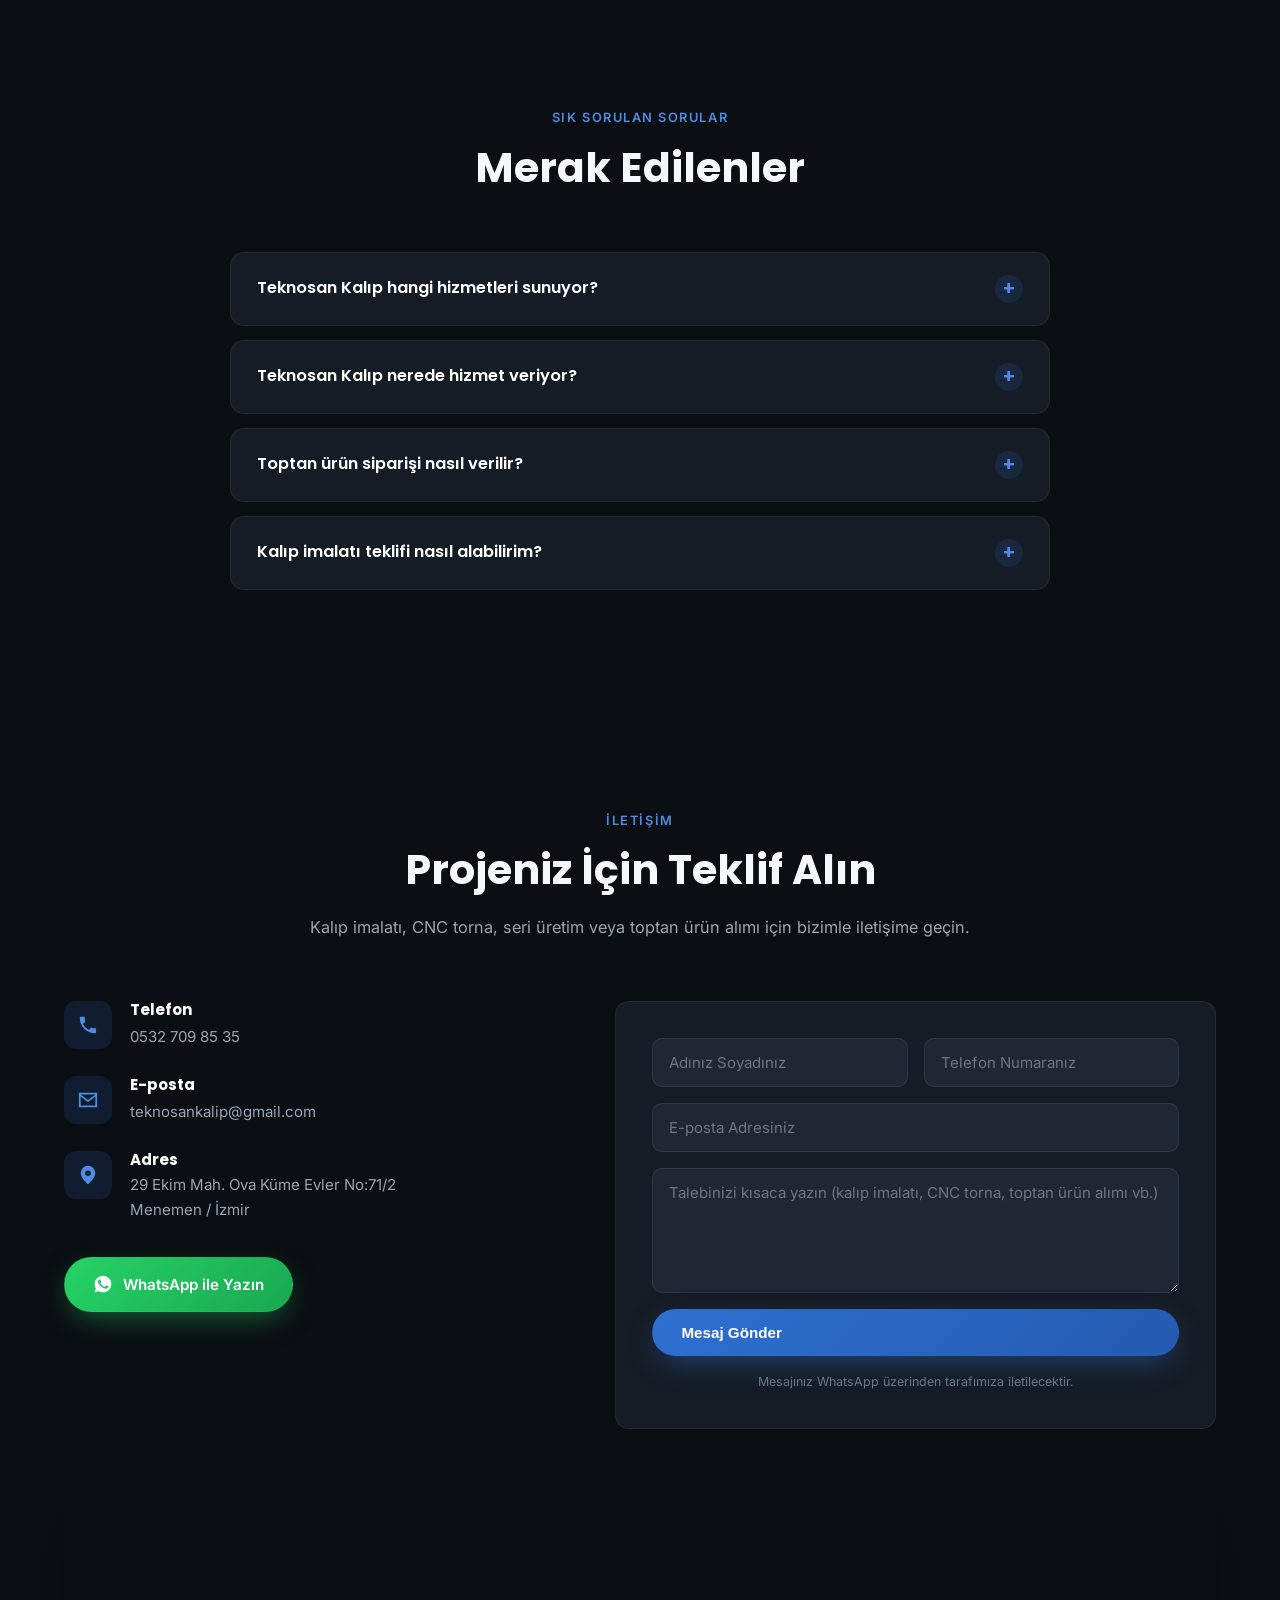
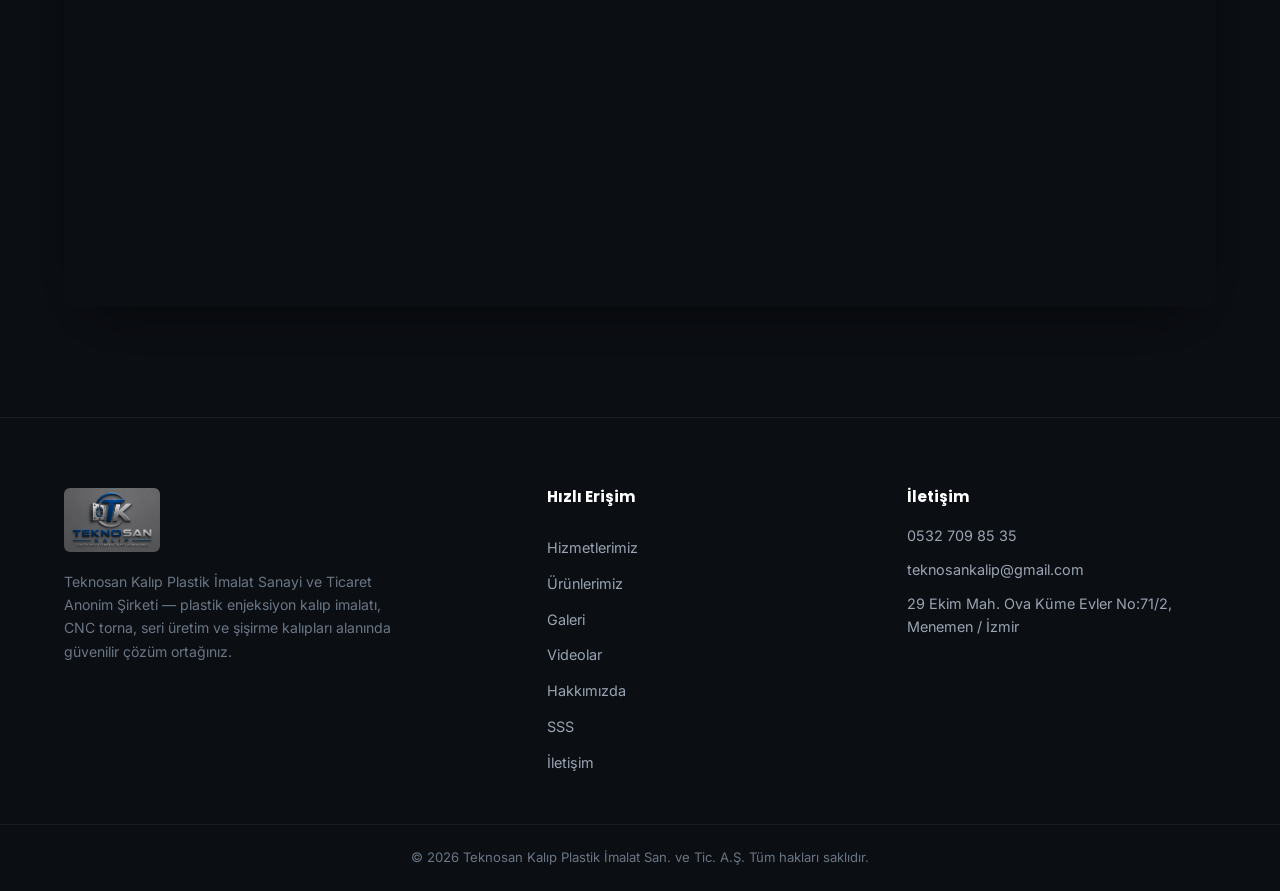
==== commit 3b25de79: "Hero bölümüne YouTube kanal linki ekle Sağ üst köşede, kanala (@TEKNOSANKALIP) yönlendiren bir buton" ====
--- a/index.html
+++ b/index.html
@@ -271,6 +271,10 @@
 <section class="hero">
   <div class="hero-bg" style="background-image:url('img/hero-studio.jpg')"></div>
   <div class="hero-overlay"></div>
+  <a href="https://www.youtube.com/@TEKNOSANKALIP" target="_blank" rel="noopener" class="hero-youtube" aria-label="YouTube kanalımız">
+    <svg viewBox="0 0 24 24" width="22" height="22"><path fill="currentColor" d="M23.5 6.2a3 3 0 0 0-2.1-2.1C19.5 3.5 12 3.5 12 3.5s-7.5 0-9.4.6A3 3 0 0 0 .5 6.2 31 31 0 0 0 0 12a31 31 0 0 0 .5 5.8 3 3 0 0 0 2.1 2.1c1.9.6 9.4.6 9.4.6s7.5 0 9.4-.6a3 3 0 0 0 2.1-2.1A31 31 0 0 0 24 12a31 31 0 0 0-.5-5.8zM9.6 15.6V8.4l6.3 3.6-6.3 3.6z"/></svg>
+    <span>YouTube</span>
+  </a>
   <div class="container hero-content">
     <p class="eyebrow reveal">TEKNOSAN KALIP PLASTİK İMALAT SANAYİ VE TİCARET A.Ş.</p>
     <h1 class="reveal">Hassasiyetle Tasarlanan,<br><span>Dayanıklılıkla Üretilen</span> Kalıplar</h1>
--- a/css/style.css
+++ b/css/style.css
@@ -172,6 +172,19 @@
 }
 .hero-stats span{color:var(--steel-400);font-size:.88rem;}
 
+.hero-youtube{
+  position:absolute;top:152px;right:24px;z-index:5;
+  display:flex;align-items:center;gap:8px;
+  padding:10px 18px;border-radius:100px;
+  background:rgba(255,0,0,.15);border:1px solid rgba(255,255,255,.25);
+  backdrop-filter:blur(6px);
+  color:#fff;font-weight:600;font-size:.88rem;
+  transition:background .25s ease, transform .25s ease;
+}
+.hero-youtube:hover{background:#ff0000;transform:translateY(-2px);}
+.hero-youtube svg{color:#ff0000;flex-shrink:0;}
+.hero-youtube:hover svg{color:#fff;}
+
 .scroll-cue{
   position:absolute;bottom:28px;left:50%;transform:translateX(-50%);
   width:26px;height:42px;border:2px solid rgba(255,255,255,.4);
@@ -553,4 +566,6 @@
   .gallery-item.wide{grid-column:span 1;}
   .hero-actions{flex-direction:column;align-items:flex-start;}
   .hero-actions .btn{width:100%;justify-content:center;}
-}
+  .hero-youtube{top:112px;right:16px;padding:8px 14px;}
+  .hero-youtube span{display:none;}
+}
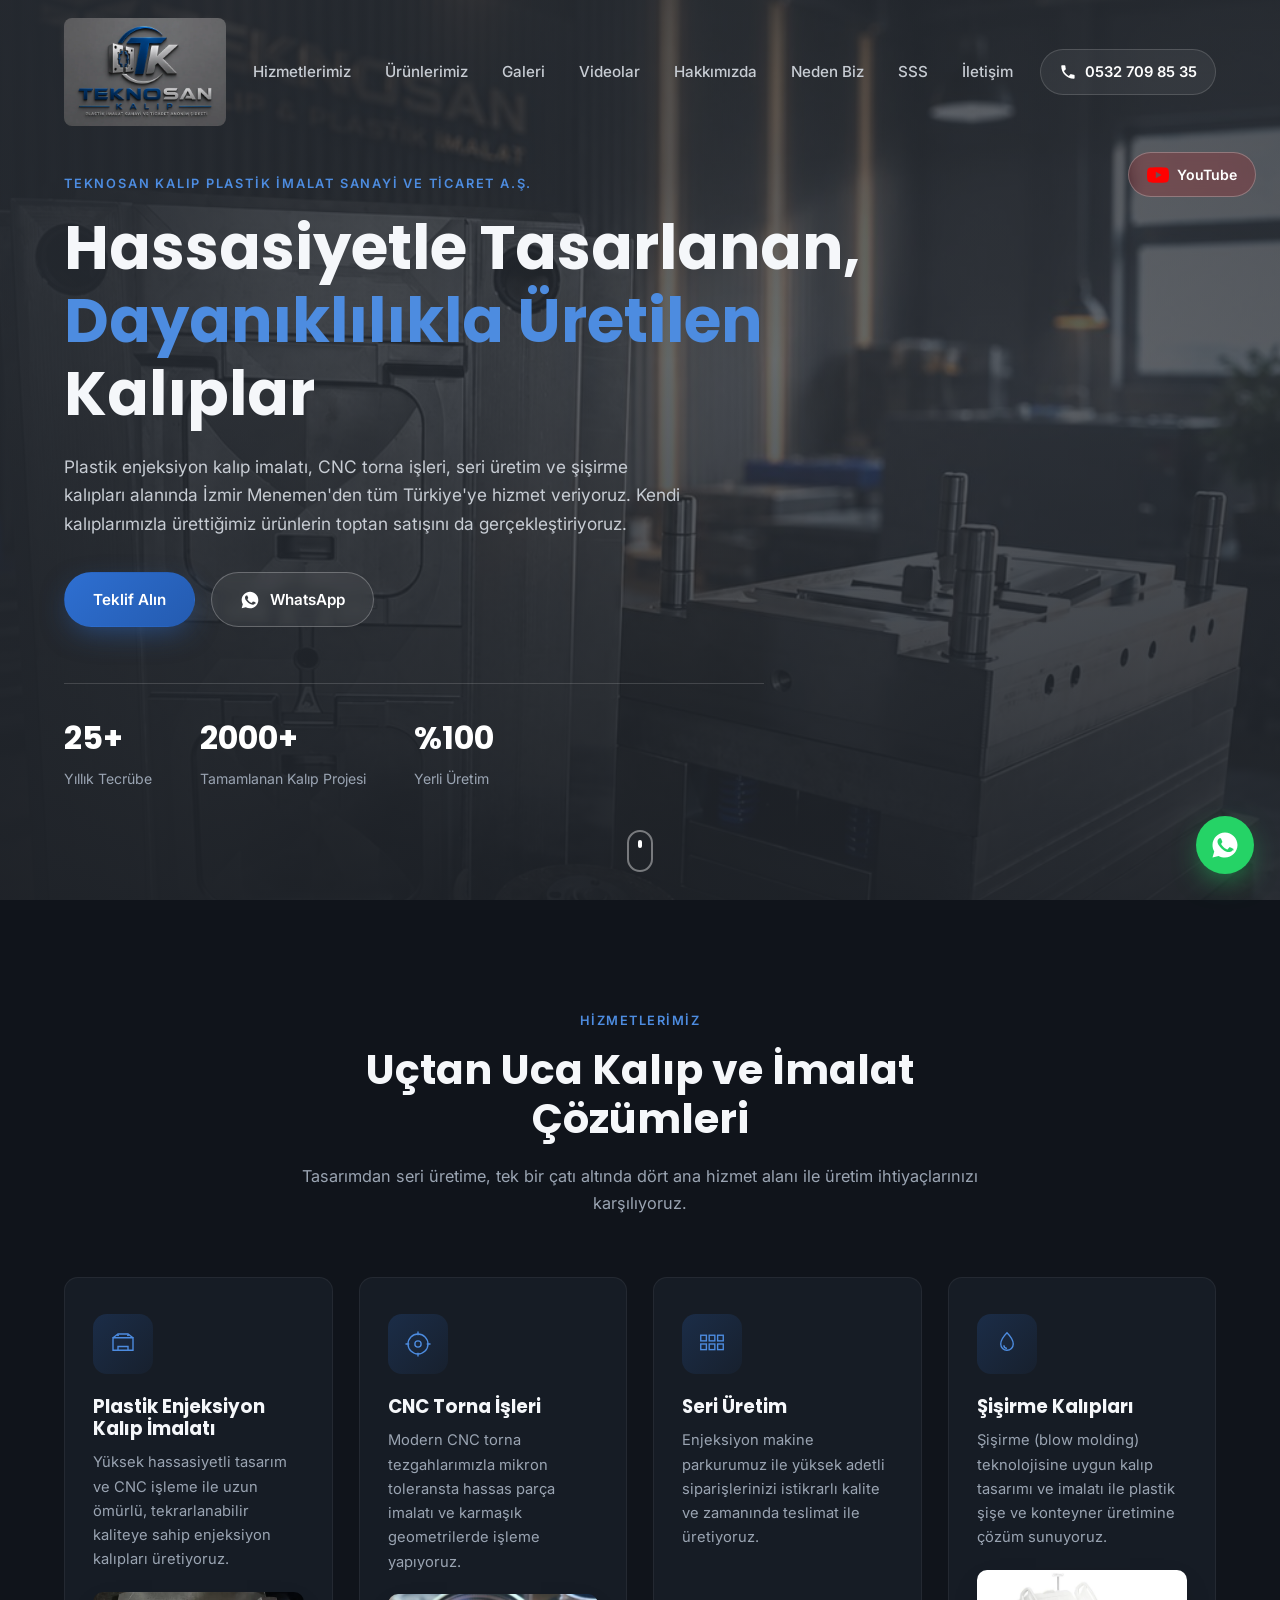
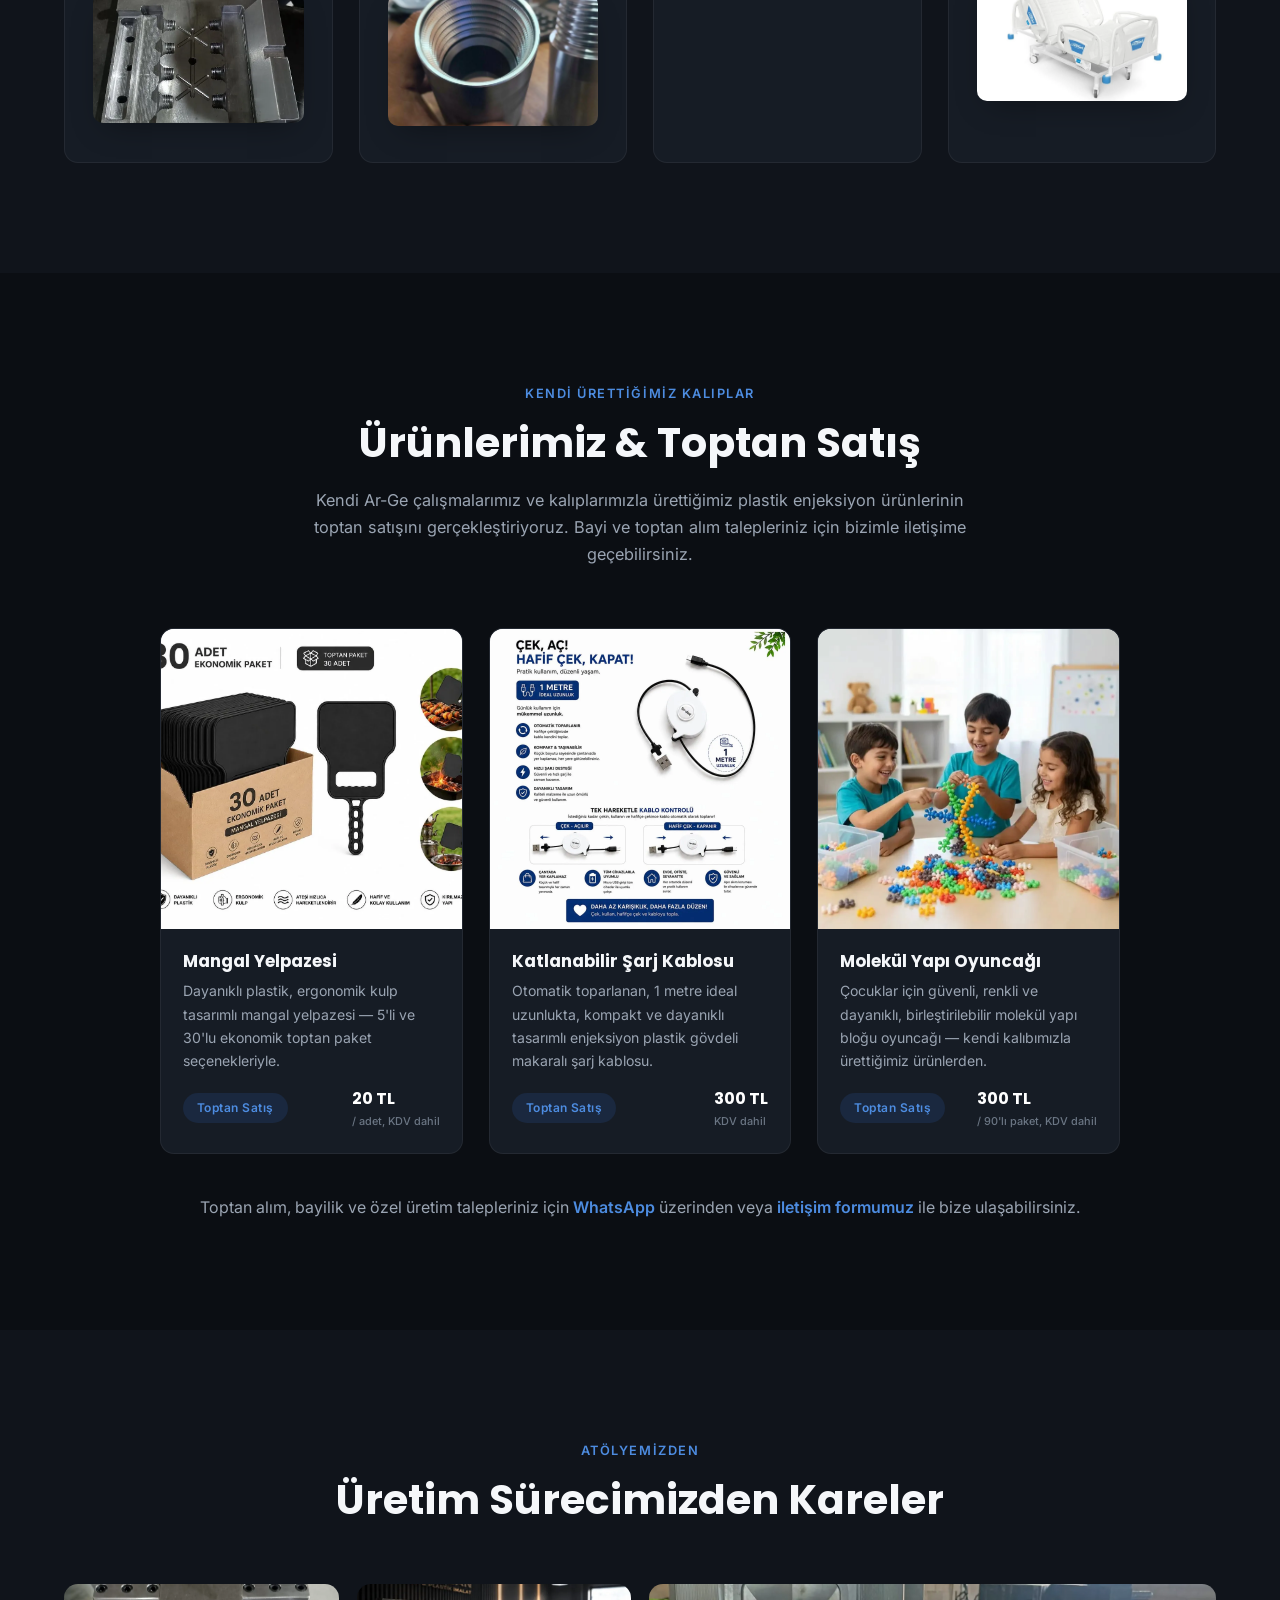
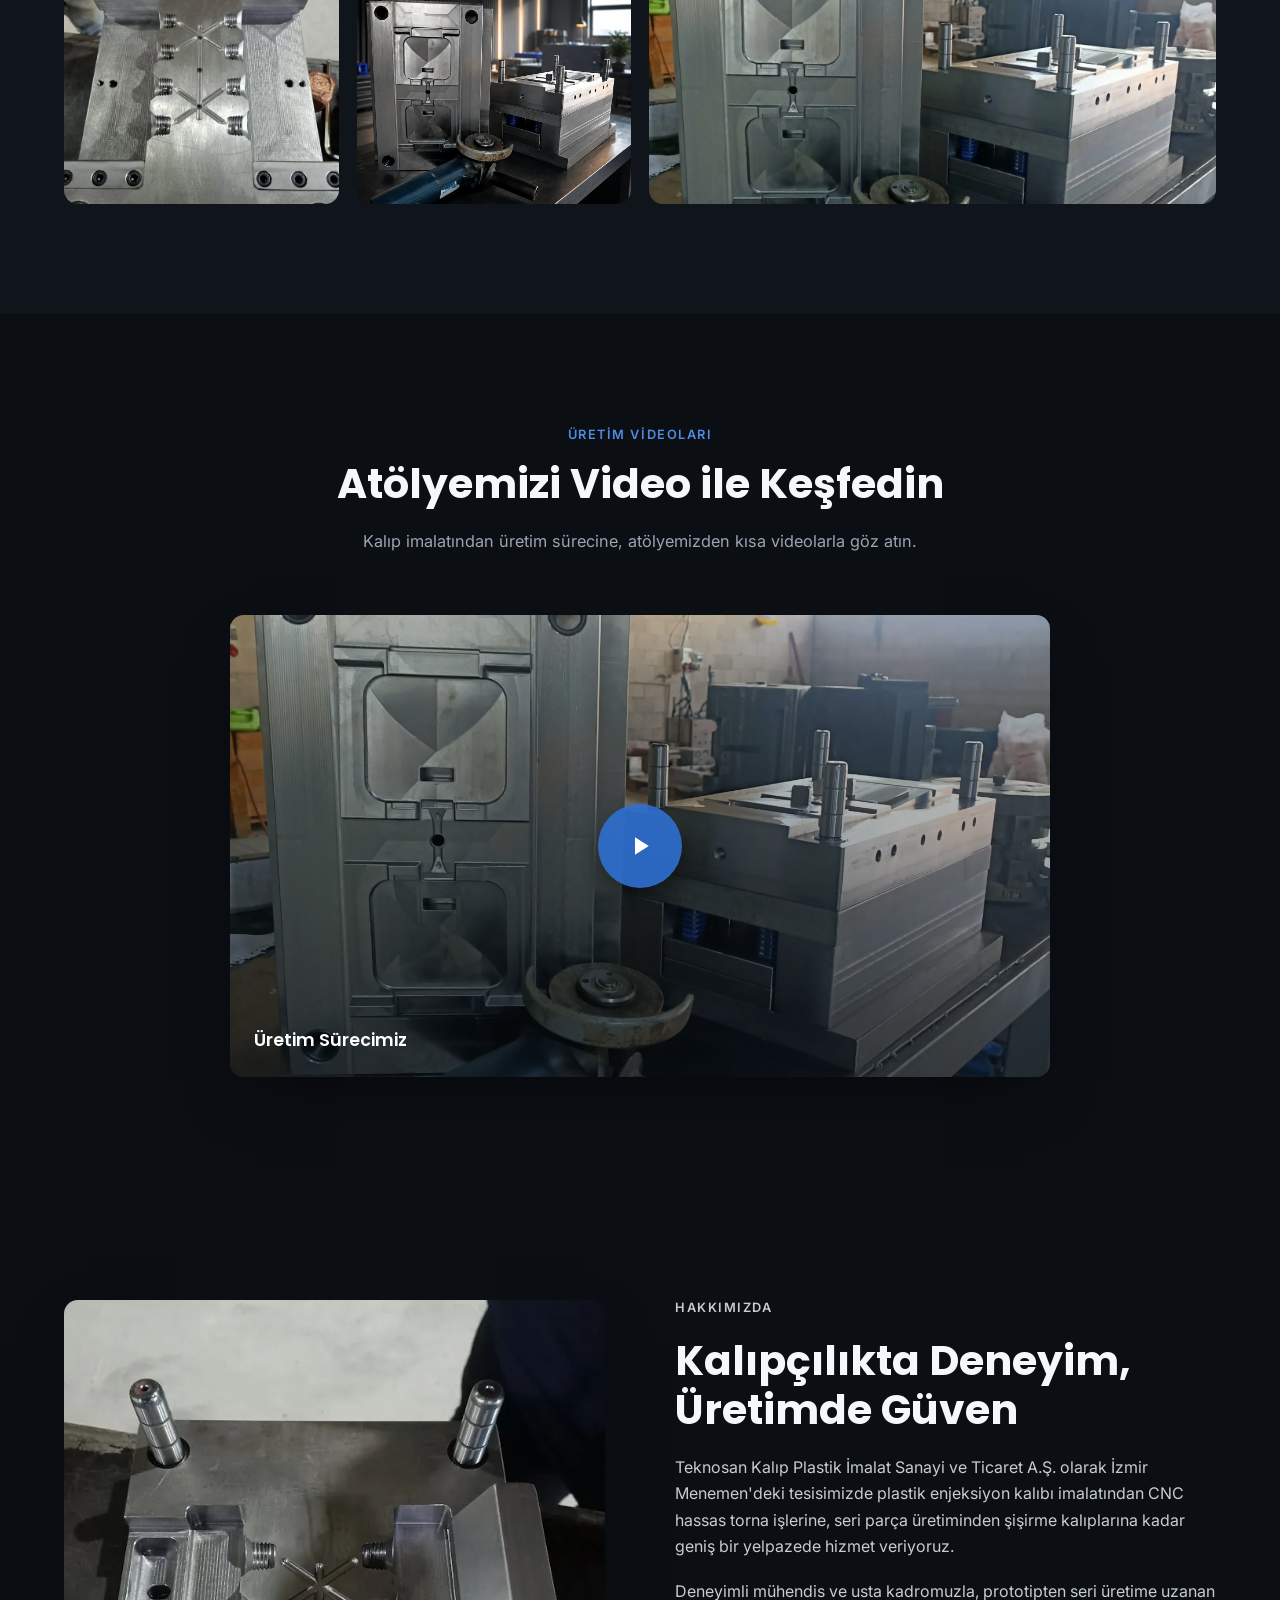
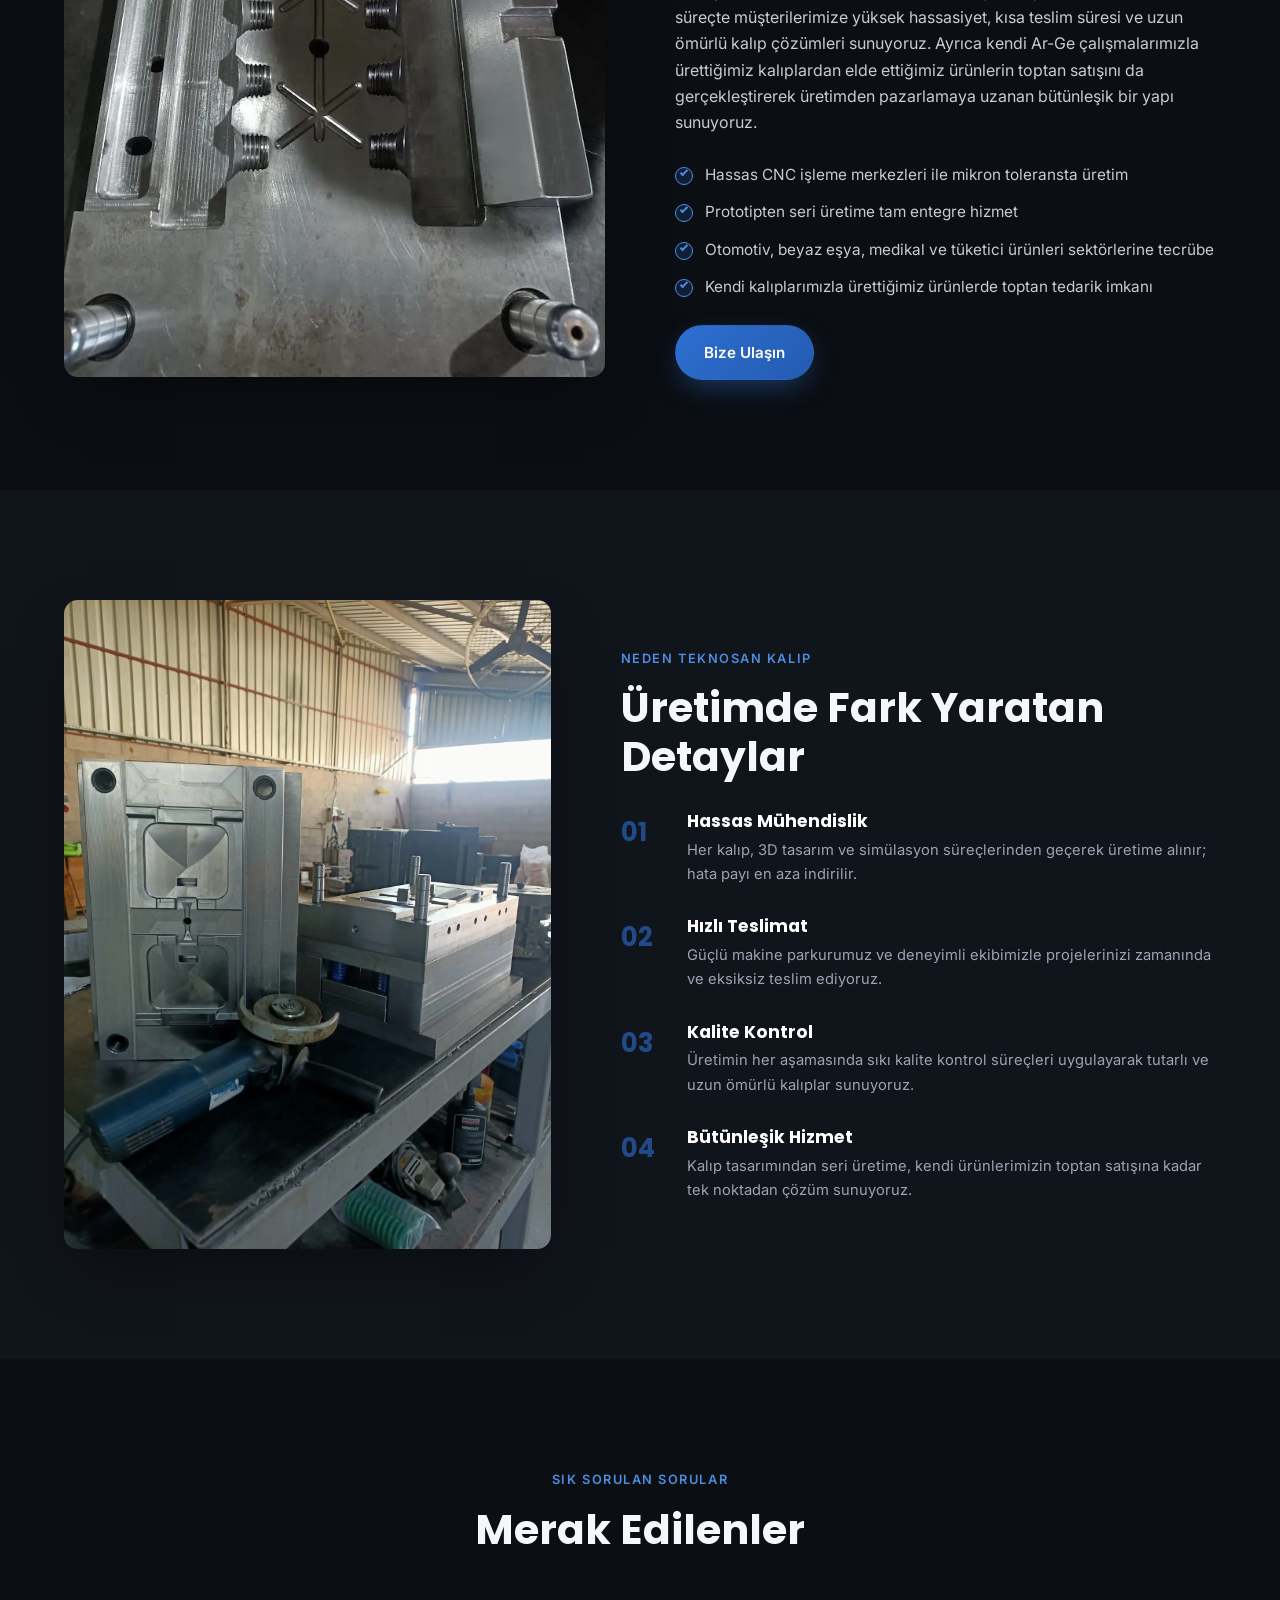
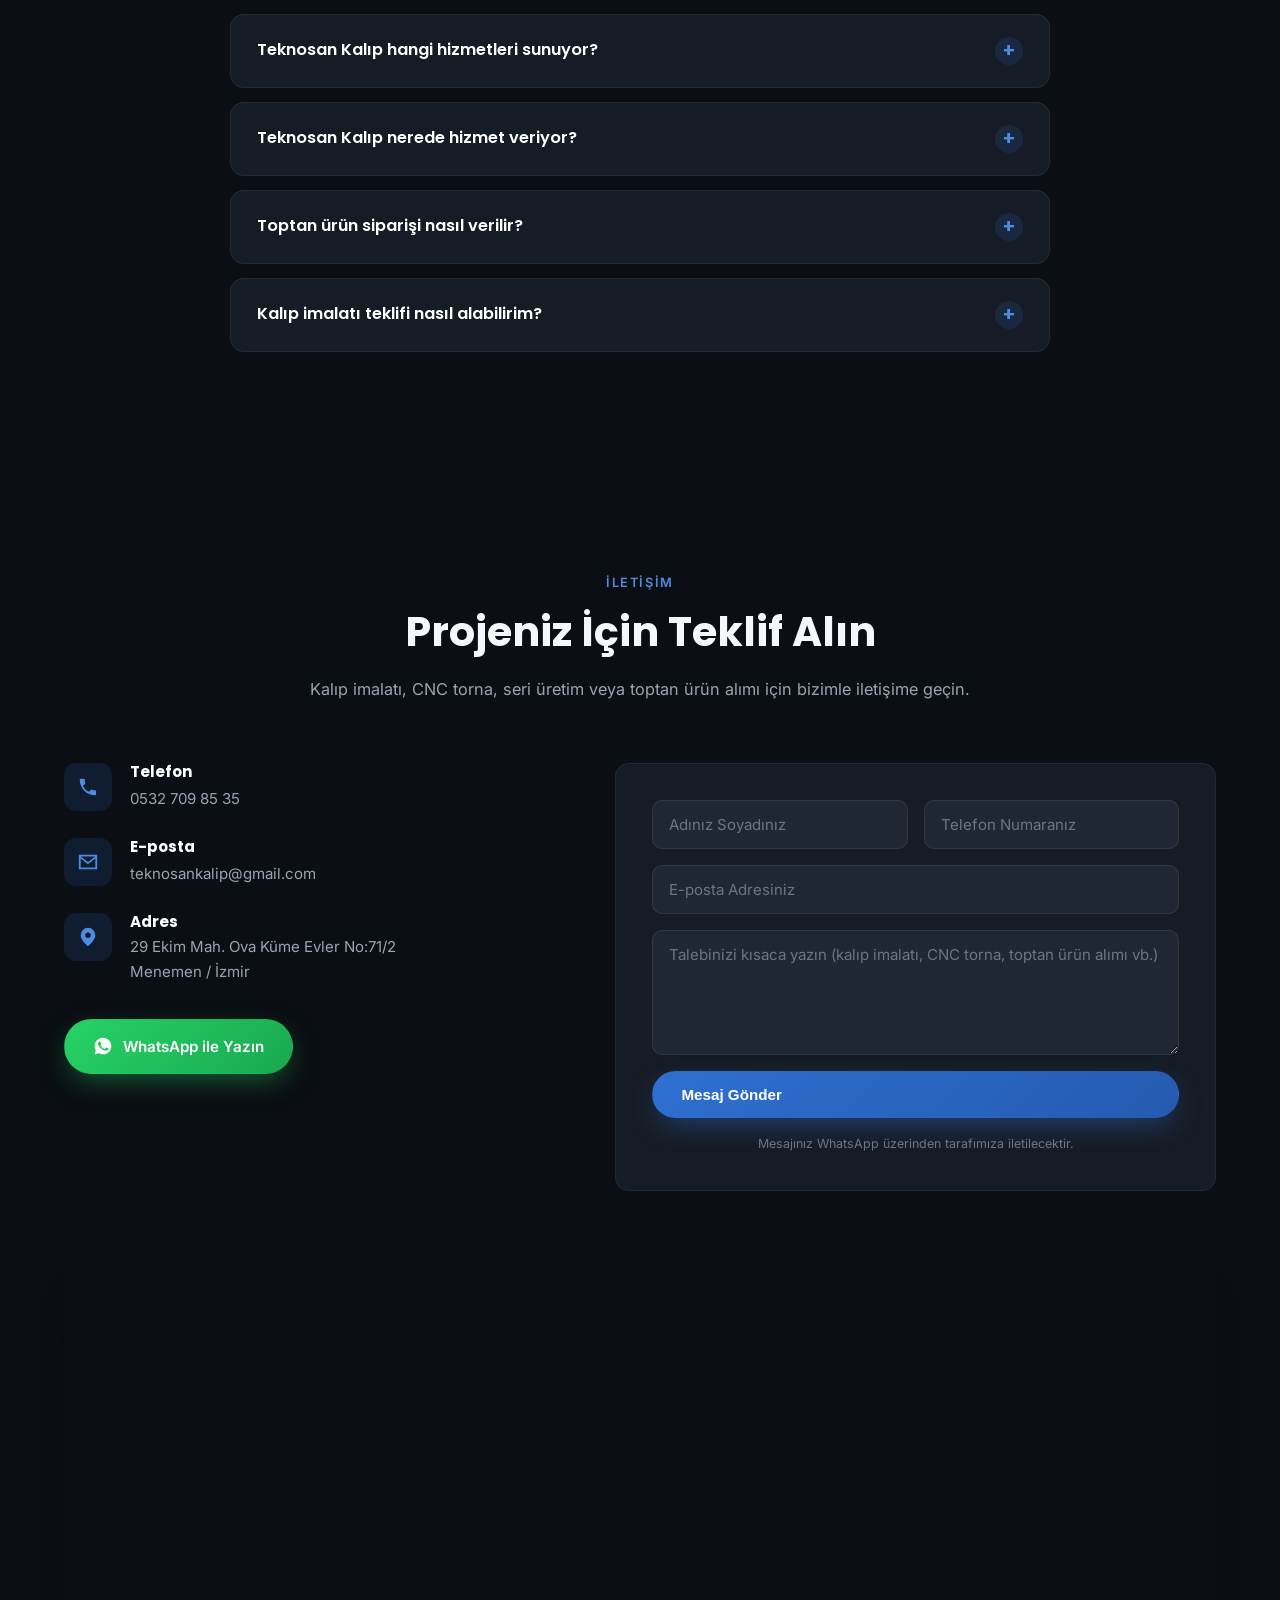
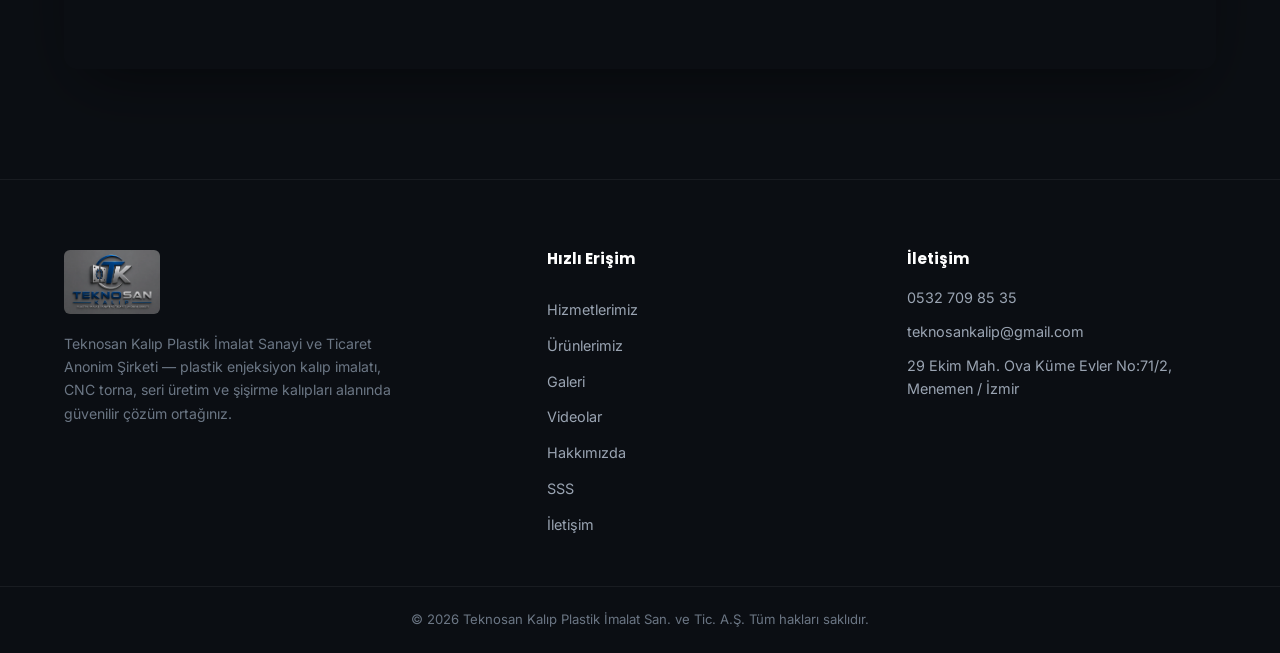
==== commit a5bc85f9: "Galerideki tekrar eden kalıp fotoğraflarını kaldır 'Üretim Sürecimizden Kareler' galerisinde aynı ka" ====
--- a/index.html
+++ b/index.html
@@ -408,10 +408,8 @@
       <h2 class="reveal">Üretim Sürecimizden Kareler</h2>
     </div>
     <div class="gallery-grid">
-      <div class="gallery-item reveal"><picture><source srcset="img/mold-macro-1.webp" type="image/webp"><img src="img/mold-macro-1.jpg" alt="Hassas işlenmiş kalıp detayı" width="689" height="919" loading="lazy"></picture></div>
-      <div class="gallery-item reveal"><picture><source srcset="img/mold-macro-2.webp" type="image/webp"><img src="img/mold-macro-2.jpg" alt="CNC işlenmiş kalıp parçası" width="689" height="919" loading="lazy"></picture></div>
       <div class="gallery-item reveal"><picture><source srcset="img/mold-close-1.webp" type="image/webp"><img src="img/mold-close-1.jpg" alt="Atölyede kalıp montajı" width="1400" height="1866" loading="lazy"></picture></div>
-      <div class="gallery-item reveal"><picture><source srcset="img/mold-close-2.webp" type="image/webp"><img src="img/mold-close-2.jpg" alt="Kalıp kalite kontrolü" width="1400" height="1866" loading="lazy"></picture></div>
+      <div class="gallery-item reveal"><picture><source srcset="img/hero-studio.webp" type="image/webp"><img src="img/hero-studio.jpg" alt="Teknosan Kalıp atölyesinde kalıp ve ekipmanlar" width="1086" height="1448" loading="lazy"></picture></div>
       <div class="gallery-item reveal wide"><picture><source srcset="img/hero-factory.webp" type="image/webp"><img src="img/hero-factory.jpg" alt="Teknosan Kalıp üretim tesisi genel görünüm" width="1500" height="2000" loading="lazy"></picture></div>
     </div>
   </div>
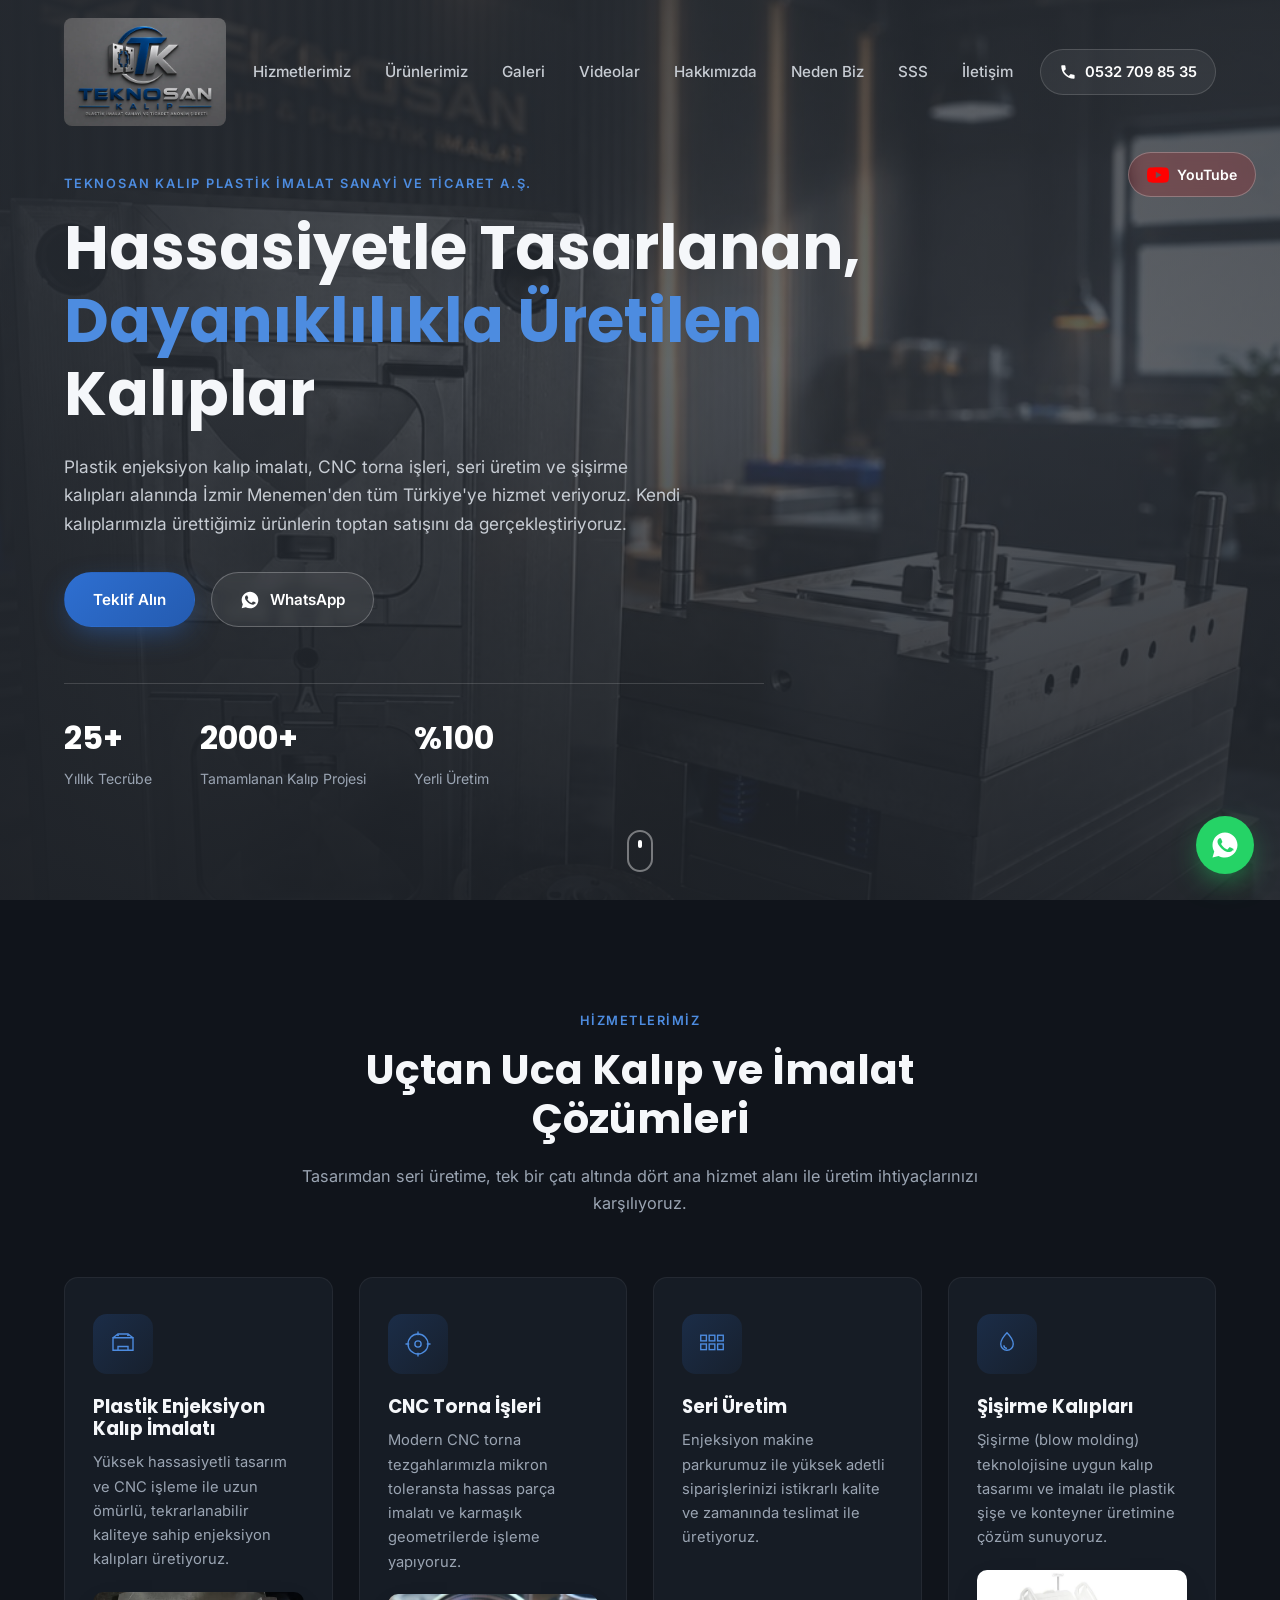
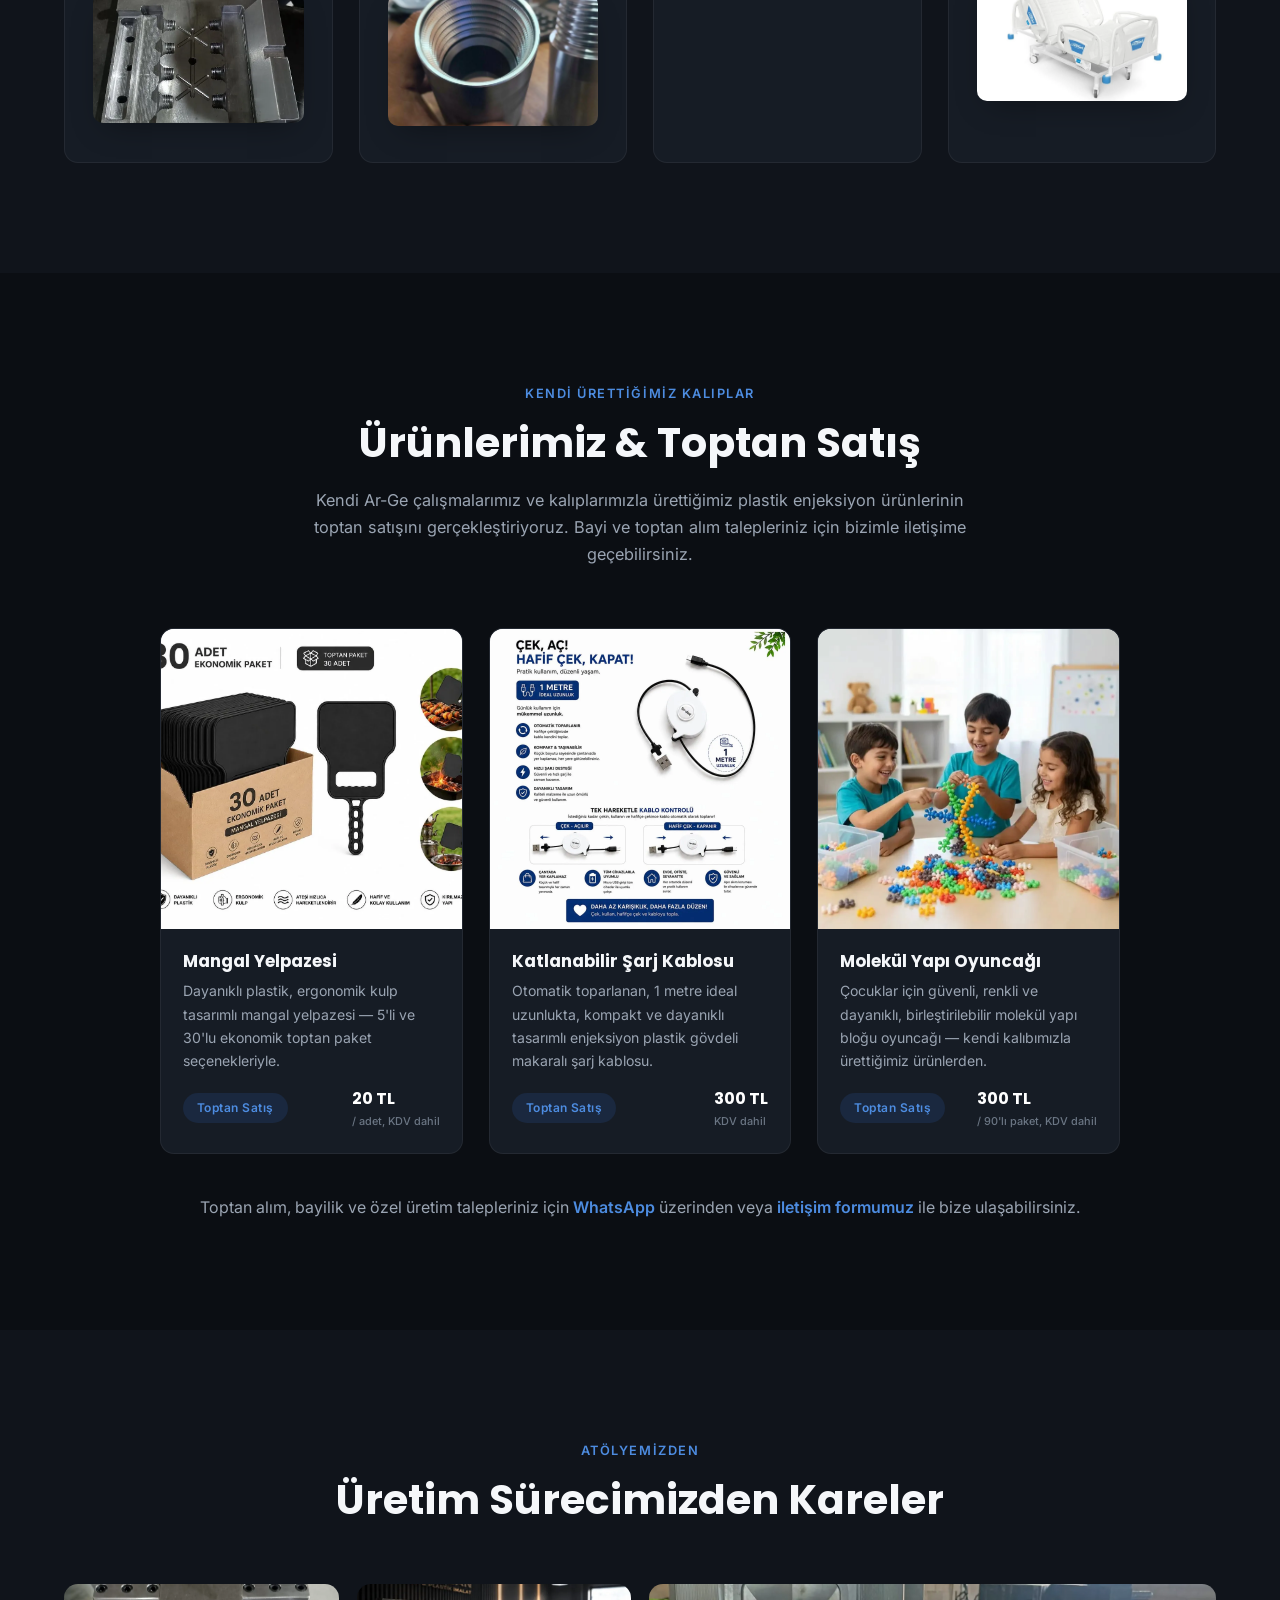
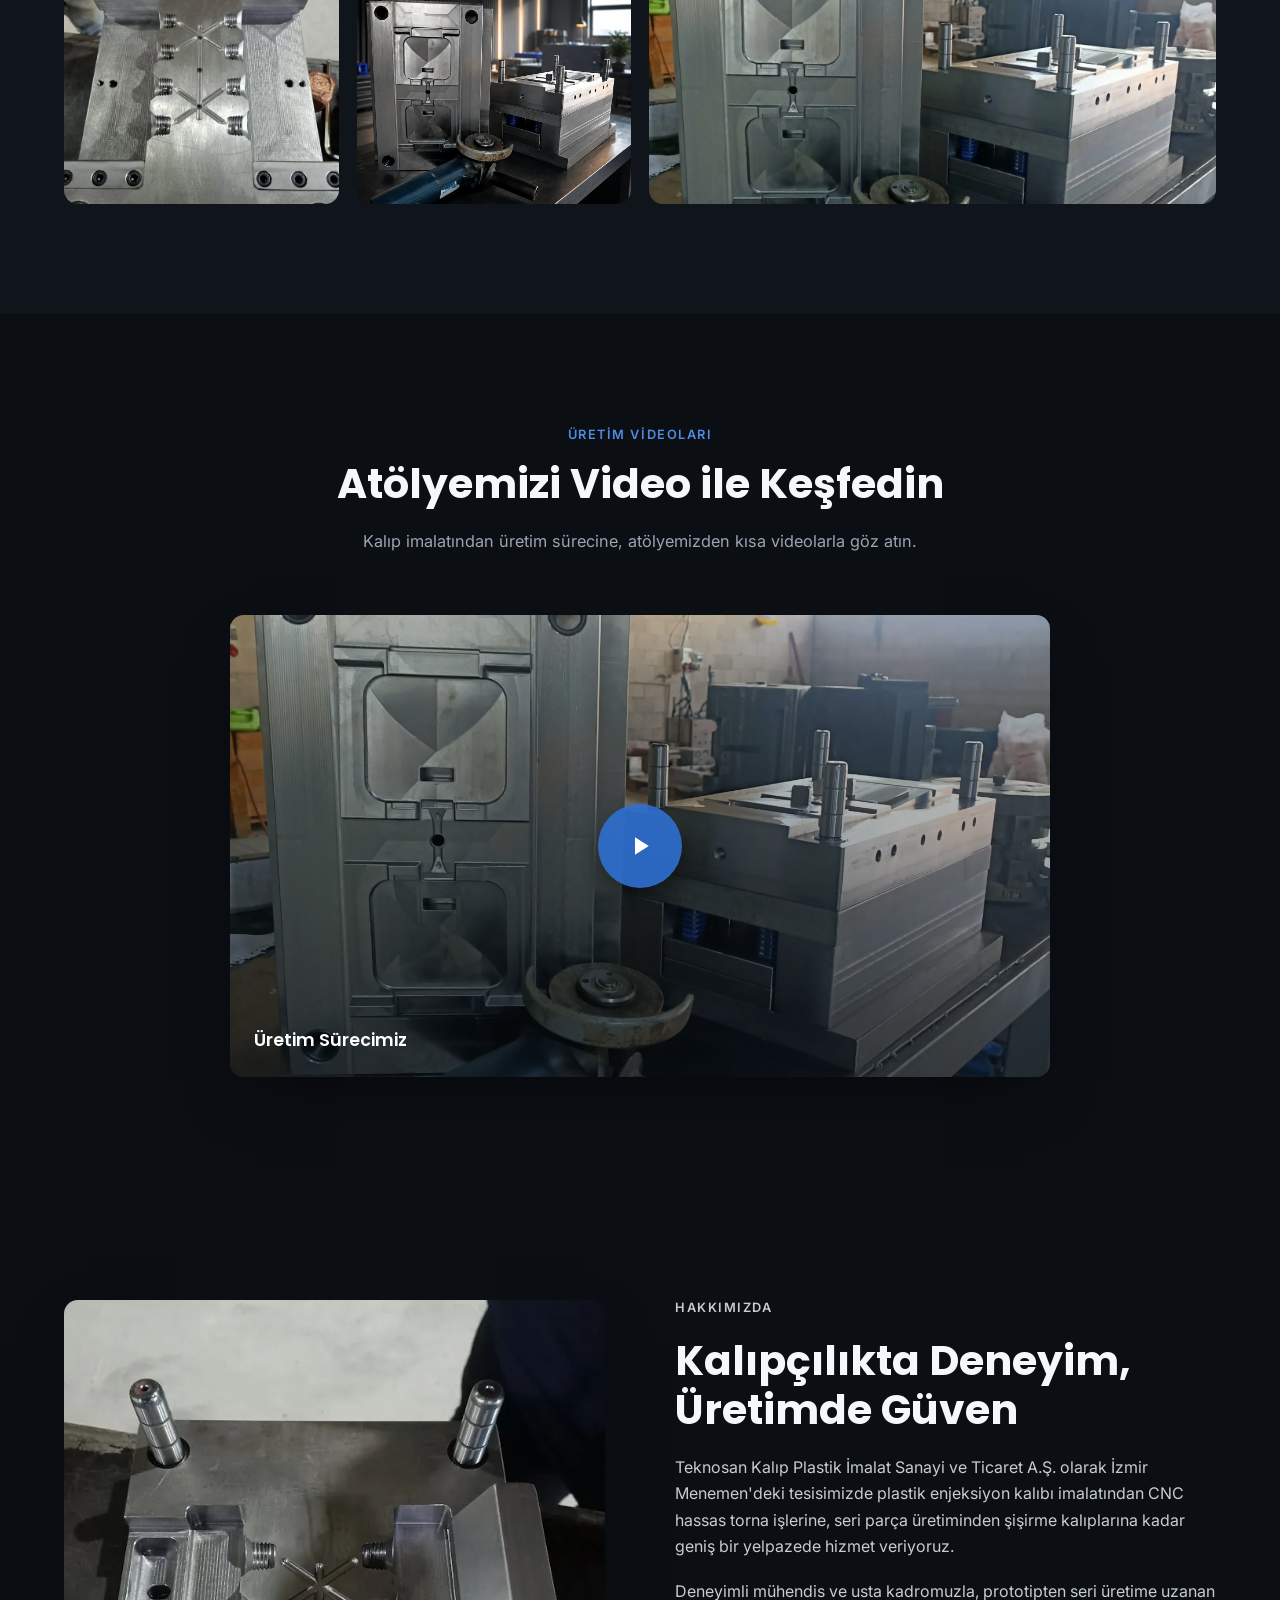
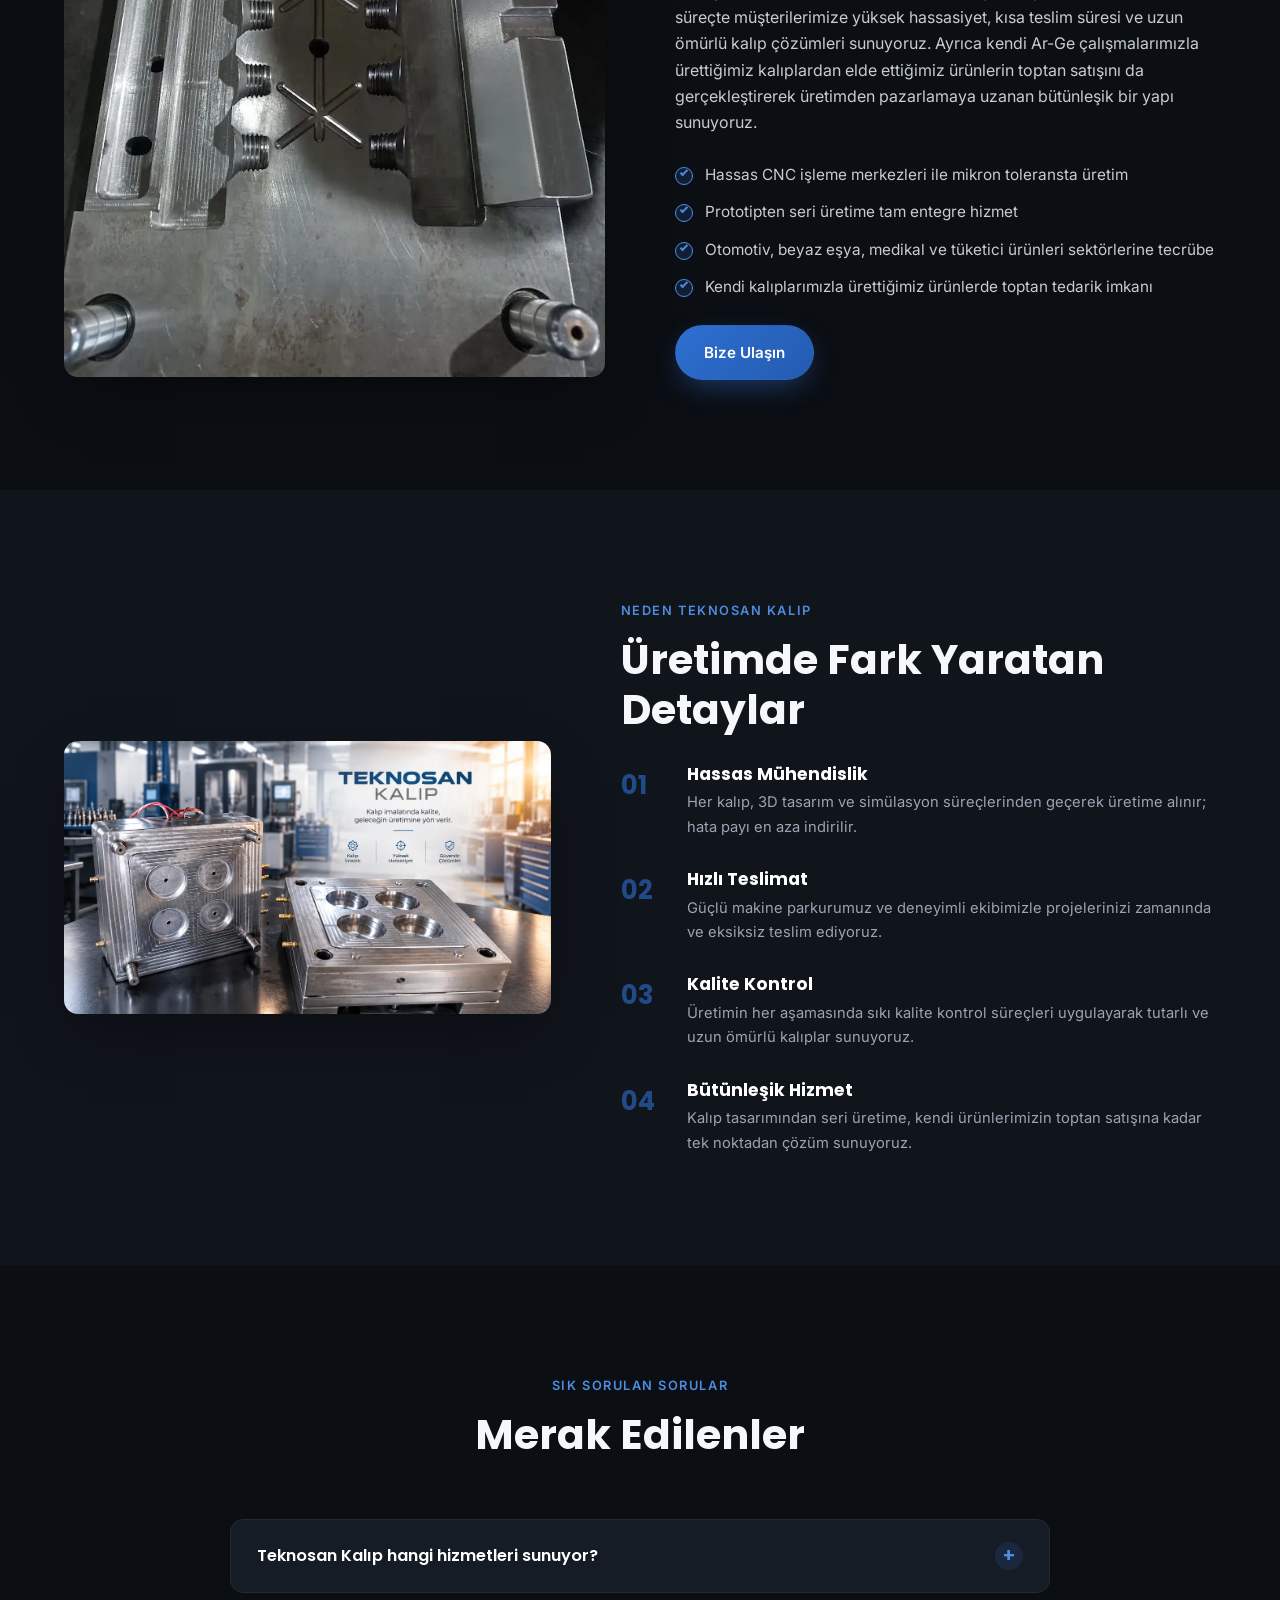
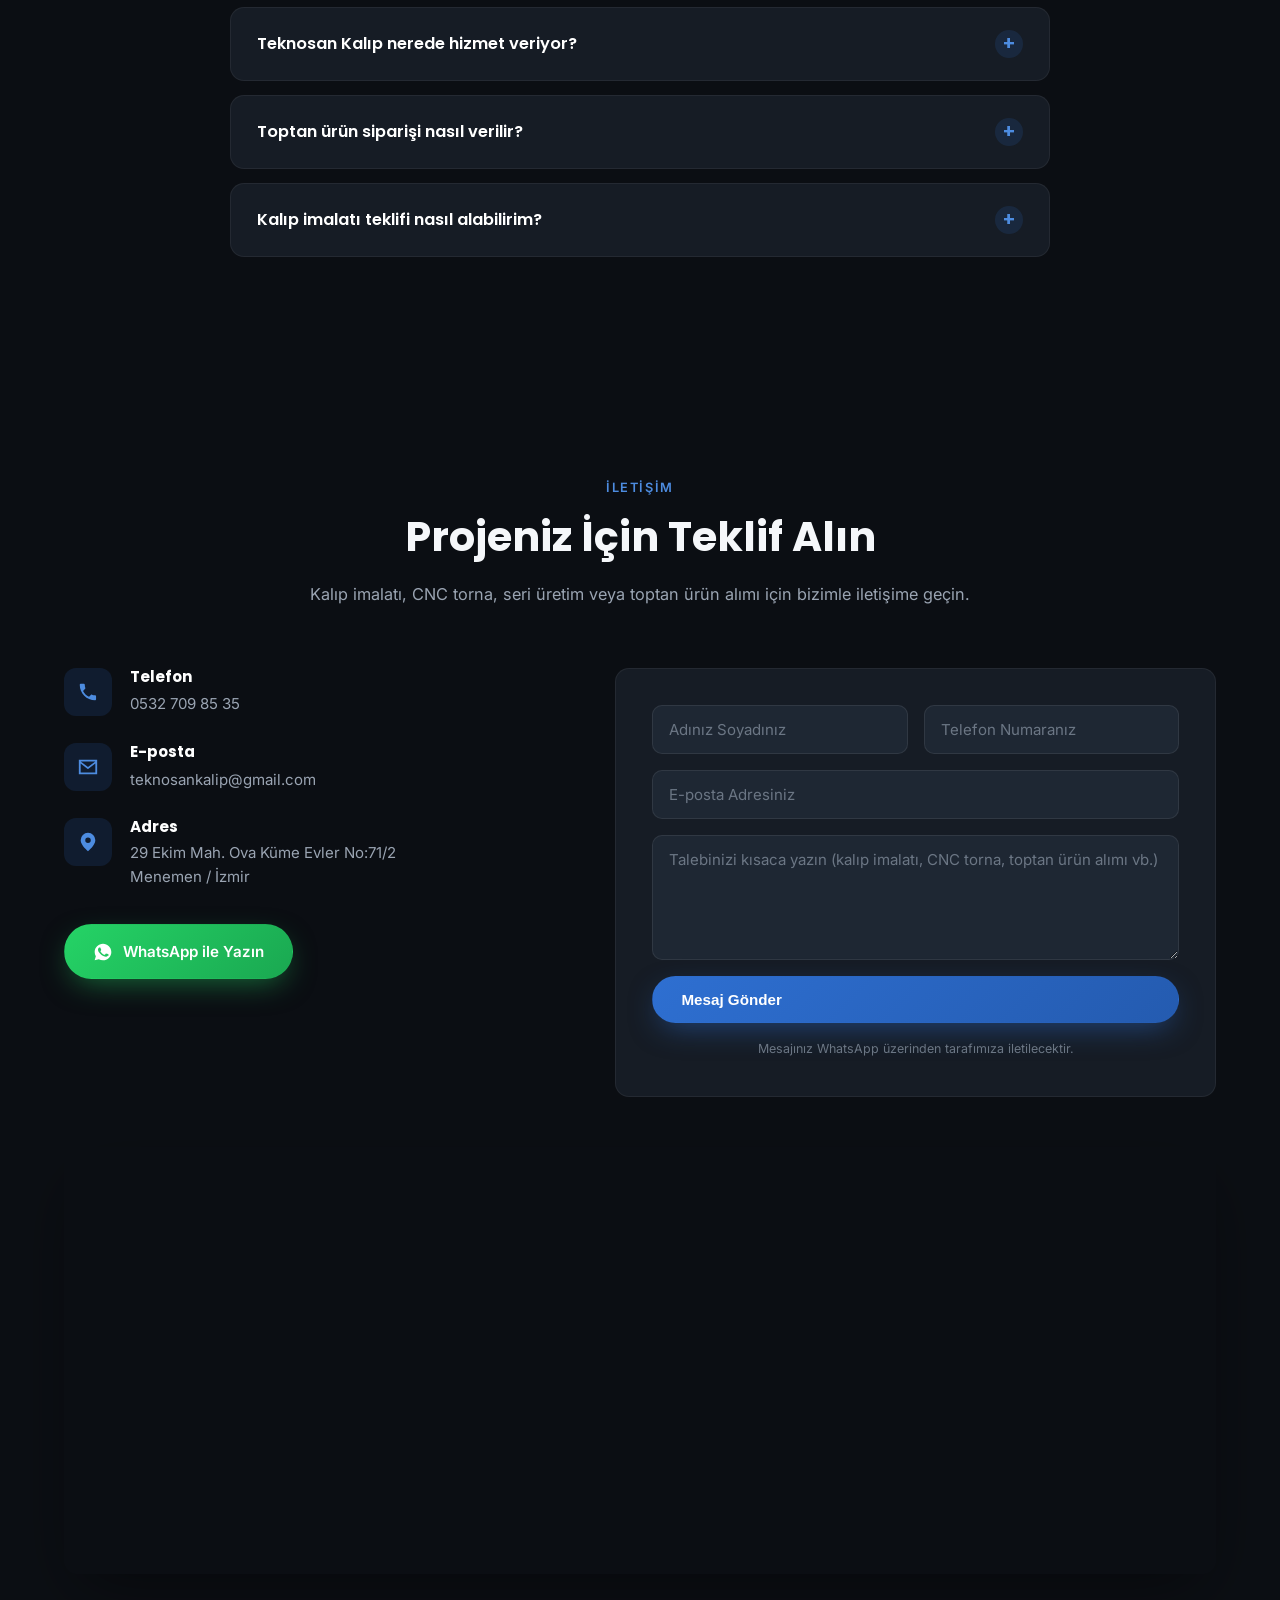
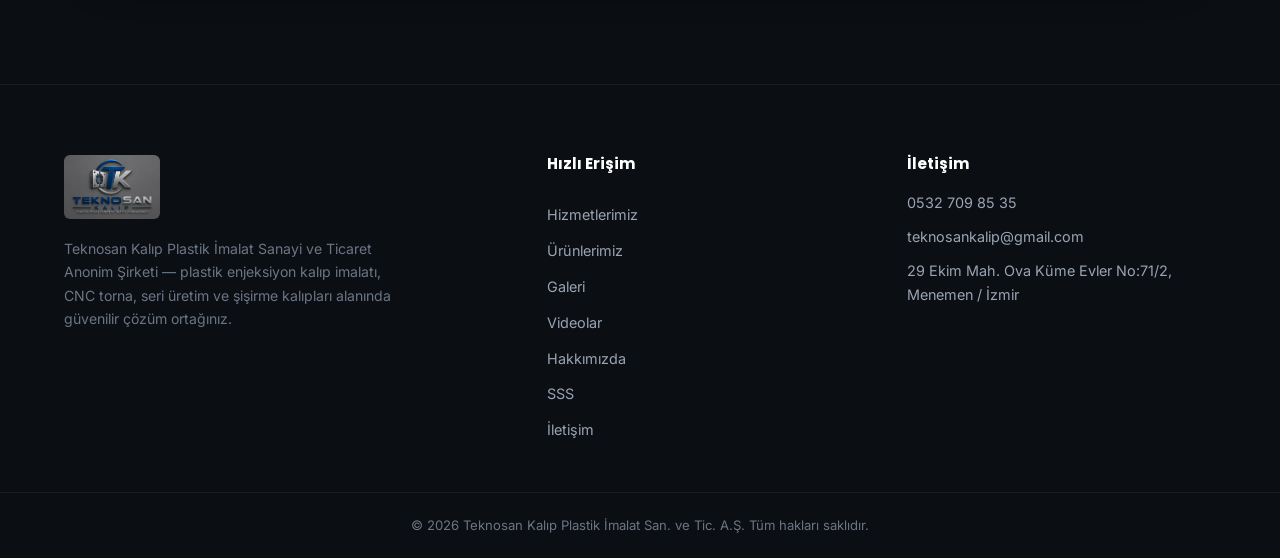
==== commit 86b5b7e5: "Neden Biz bölümündeki görseli değiştir TEKNOSAN KALIP logolu yeni atölye görseli eklendi (why-teknos" ====
--- a/index.html
+++ b/index.html
@@ -469,7 +469,7 @@
 <section class="section section-alt" id="neden-biz">
   <div class="container why-grid">
     <div class="why-media reveal">
-      <picture><source srcset="img/hero-factory.webp" type="image/webp"><img src="img/hero-factory.jpg" alt="Teknosan Kalıp üretim tesisi" width="1500" height="2000" loading="lazy"></picture>
+      <picture><source srcset="img/why-teknosan.webp" type="image/webp"><img src="img/why-teknosan.jpg" alt="Teknosan Kalıp üretim tesisi ve kalıp parçaları" width="1200" height="675" loading="lazy"></picture>
     </div>
     <div class="why-text">
       <p class="section-eyebrow reveal">Neden Teknosan Kalıp</p>
--- a/css/style.css
+++ b/css/style.css
@@ -334,7 +334,7 @@
 
 /* ===================== WHY US ===================== */
 .why-grid{display:grid;grid-template-columns:.9fr 1.1fr;gap:70px;align-items:center;}
-.why-media img{border-radius:var(--radius);box-shadow:var(--shadow-lg);aspect-ratio:3/4;object-fit:cover;}
+.why-media img{border-radius:var(--radius);box-shadow:var(--shadow-lg);aspect-ratio:16/9;object-fit:cover;}
 .why-list{display:flex;flex-direction:column;gap:30px;margin-top:30px;}
 .why-item{display:flex;gap:22px;}
 .why-num{
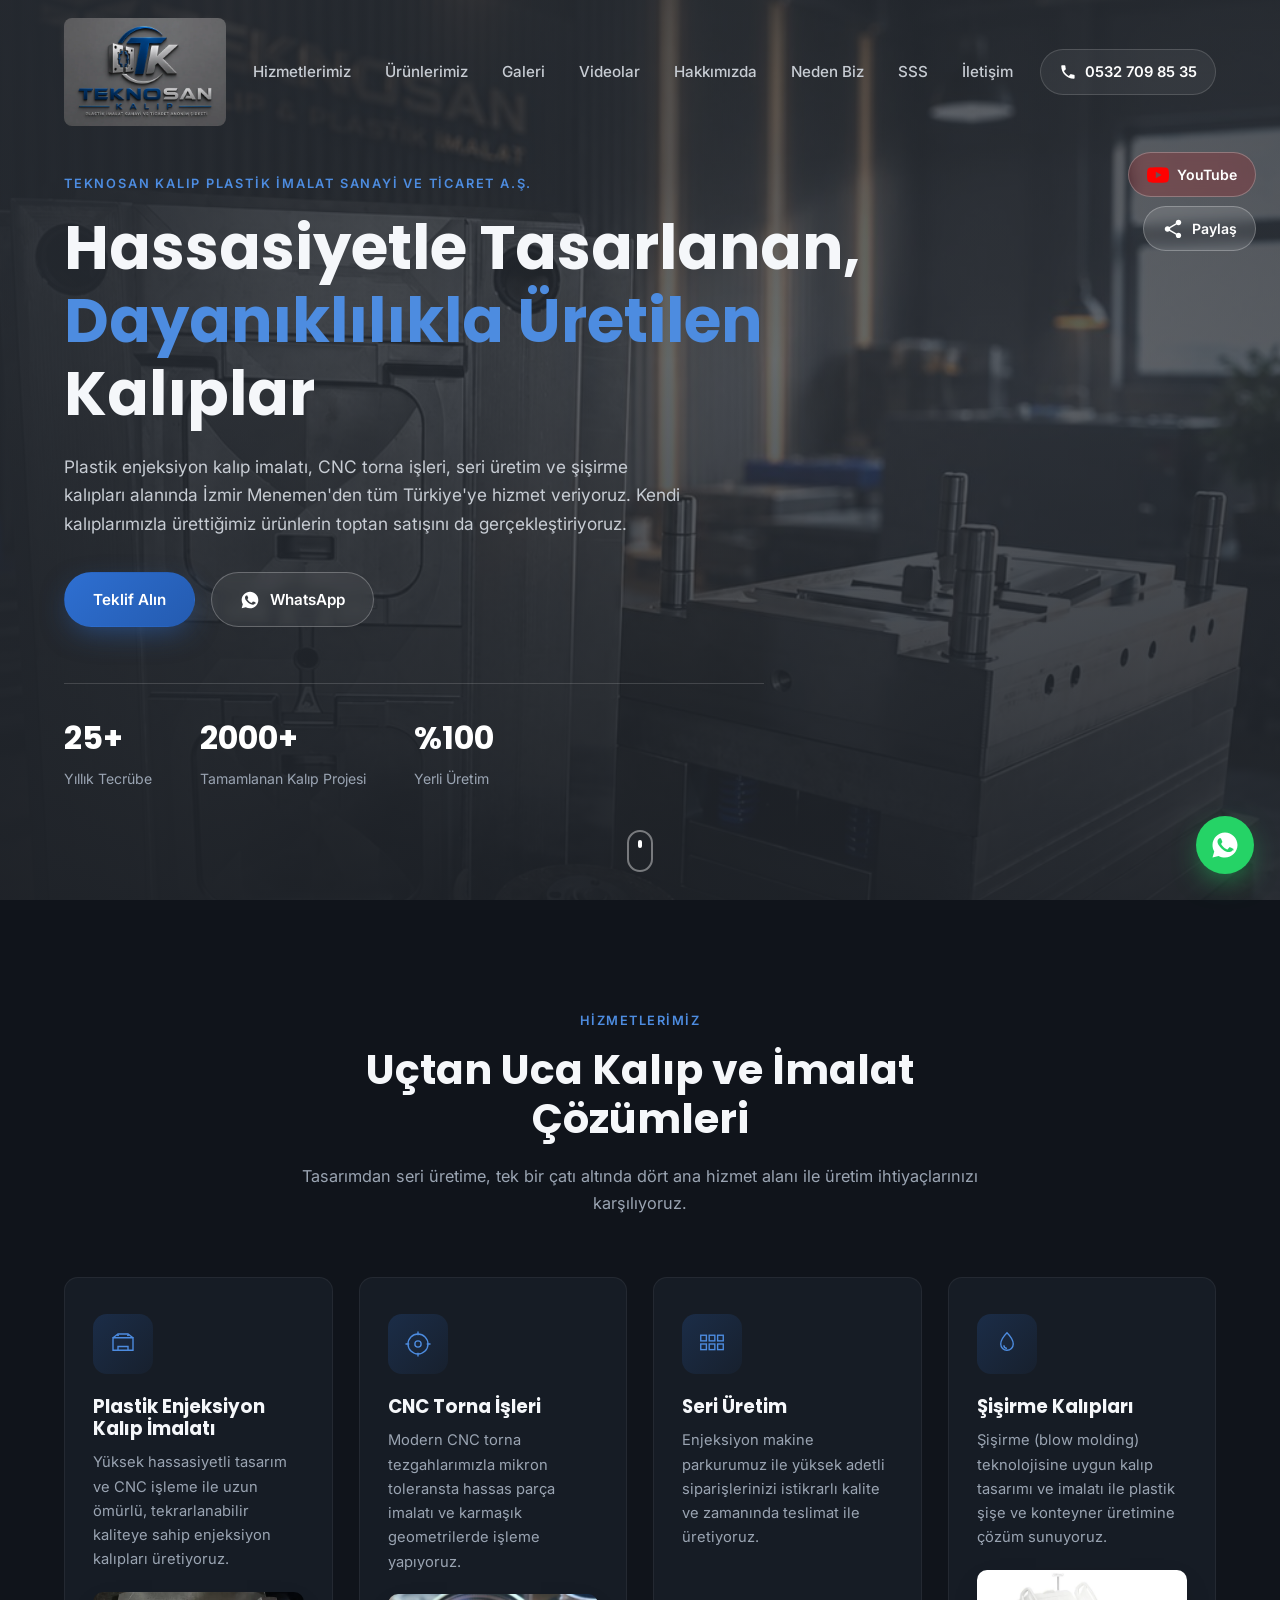
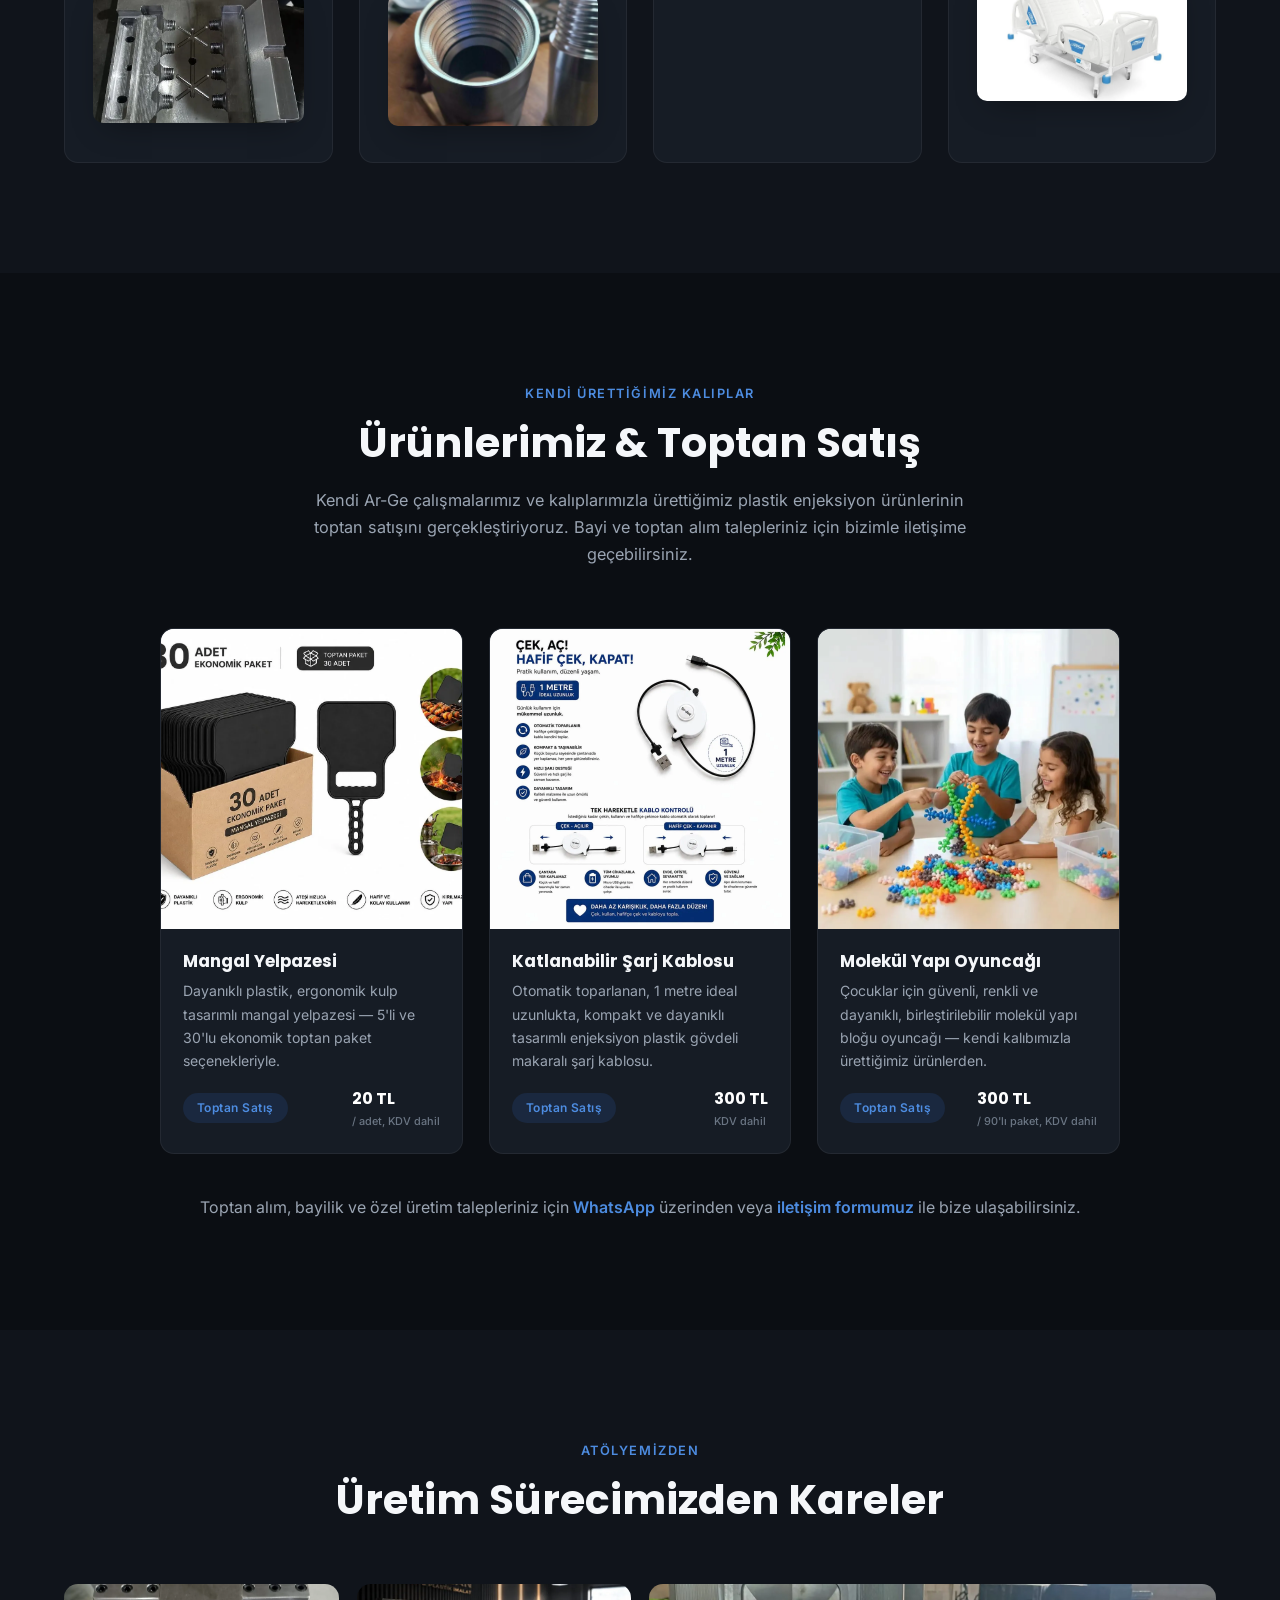
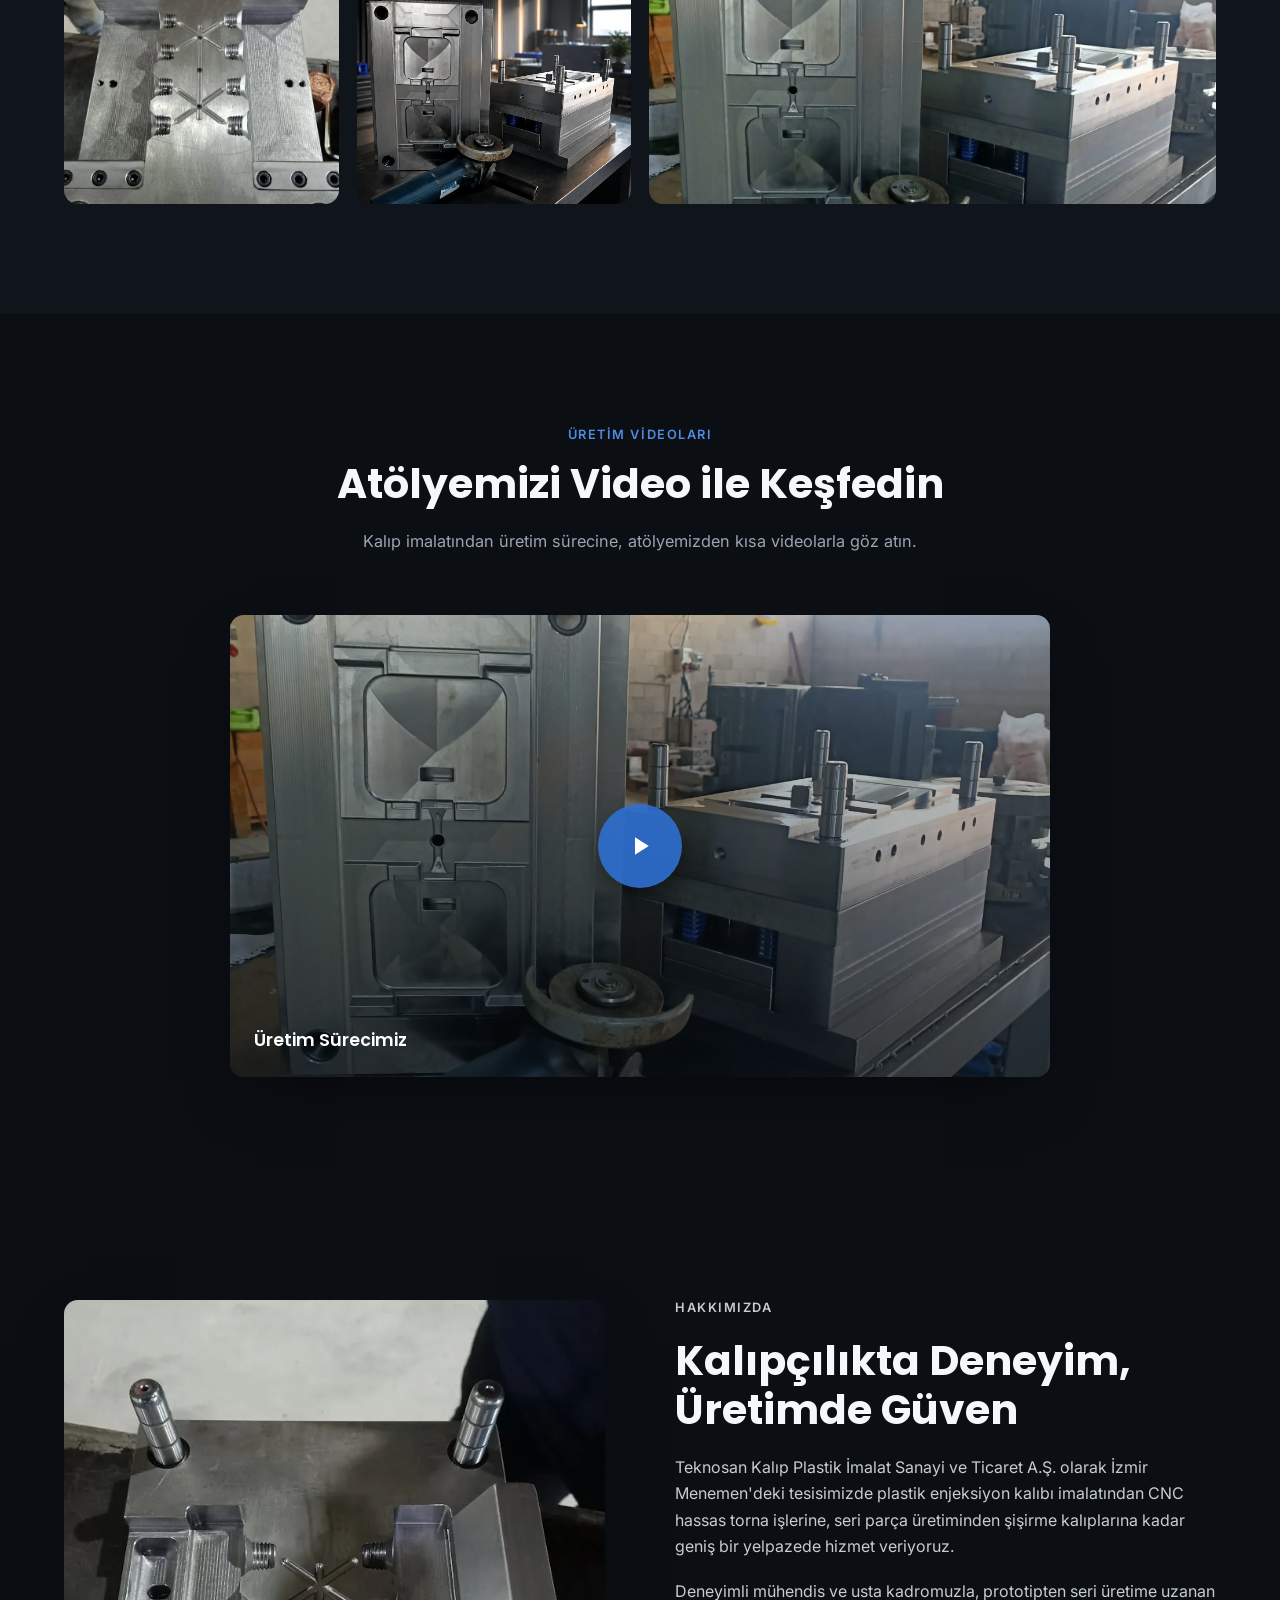
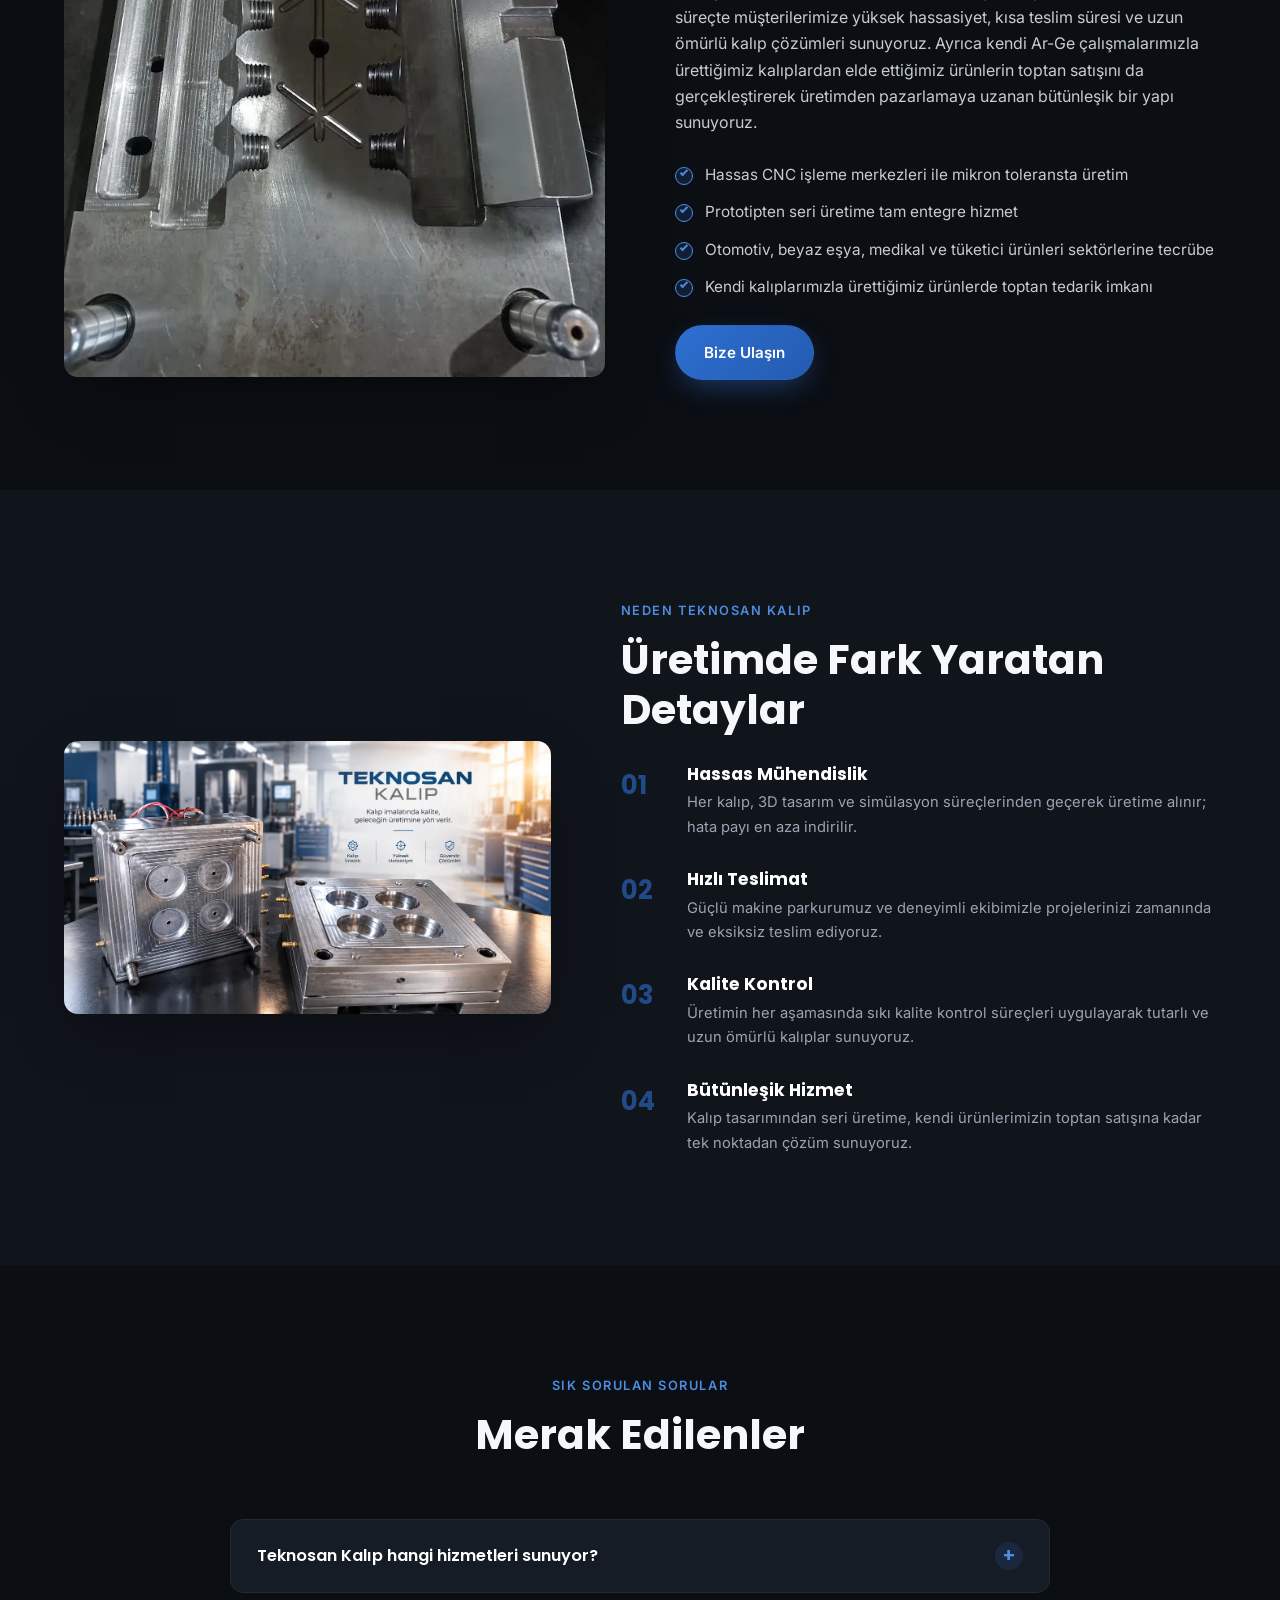
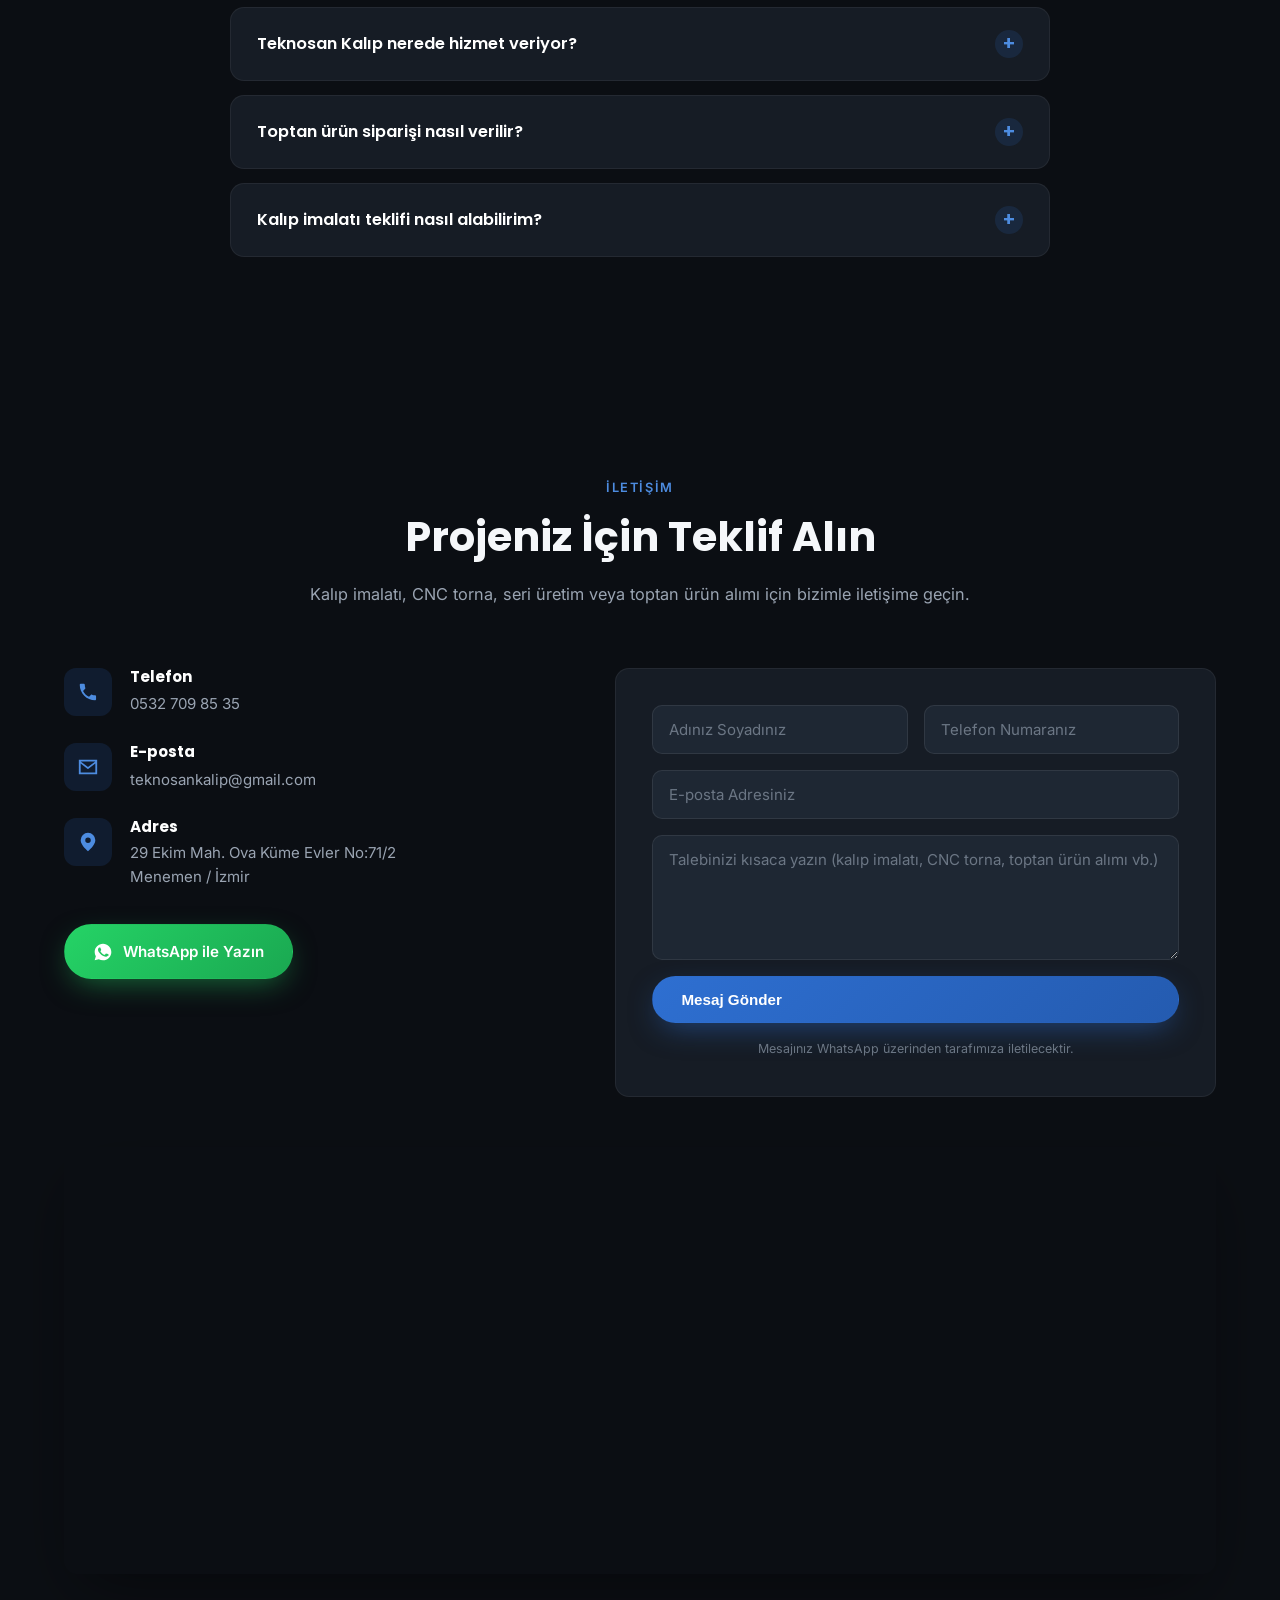
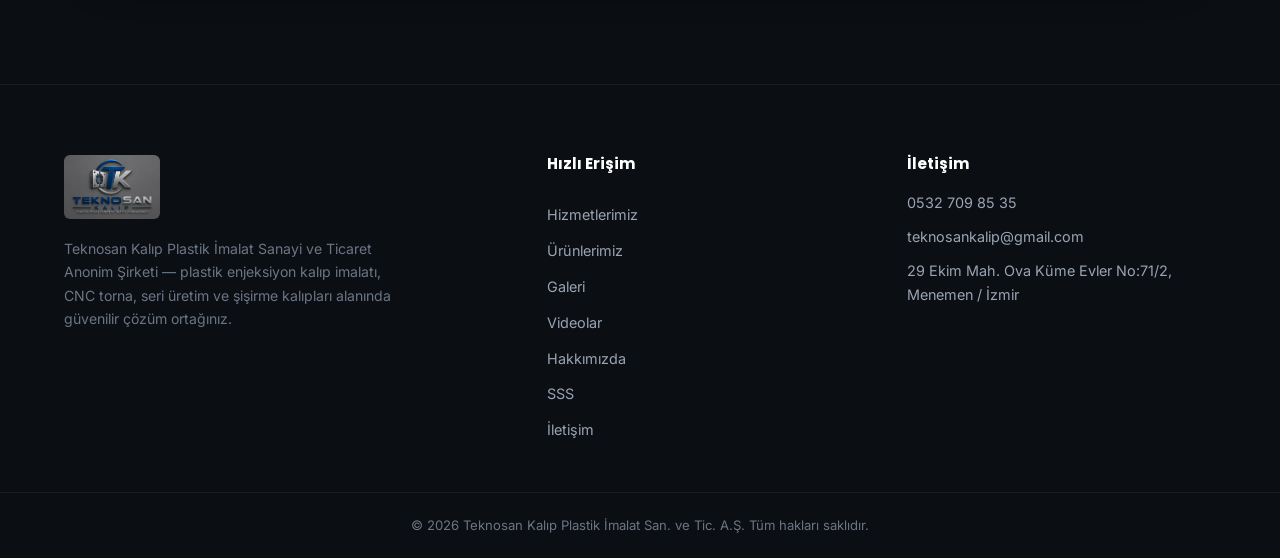
==== commit 8c09a30c: "Hero bölümüne paylaş butonu ekle Co-Authored-By: Claude Sonnet 5 <noreply@anthropic.com>" ====
--- a/index.html
+++ b/index.html
@@ -275,6 +275,10 @@
     <svg viewBox="0 0 24 24" width="22" height="22"><path fill="currentColor" d="M23.5 6.2a3 3 0 0 0-2.1-2.1C19.5 3.5 12 3.5 12 3.5s-7.5 0-9.4.6A3 3 0 0 0 .5 6.2 31 31 0 0 0 0 12a31 31 0 0 0 .5 5.8 3 3 0 0 0 2.1 2.1c1.9.6 9.4.6 9.4.6s7.5 0 9.4-.6a3 3 0 0 0 2.1-2.1A31 31 0 0 0 24 12a31 31 0 0 0-.5-5.8zM9.6 15.6V8.4l6.3 3.6-6.3 3.6z"/></svg>
     <span>YouTube</span>
   </a>
+  <button type="button" class="hero-share" id="shareBtn" aria-label="Siteyi paylaş">
+    <svg viewBox="0 0 24 24" width="22" height="22"><path fill="currentColor" d="M18 16.1c-.8 0-1.5.3-2 .8l-7.1-4.2c.1-.2.1-.5.1-.7s0-.5-.1-.7L15.9 7.2c.5.5 1.2.8 2.1.8 1.7 0 3-1.3 3-3s-1.3-3-3-3-3 1.3-3 3c0 .2 0 .5.1.7L8.1 9.8C7.5 9.3 6.8 9 6 9c-1.7 0-3 1.3-3 3s1.3 3 3 3c.8 0 1.5-.3 2.1-.8l7.1 4.2c-.1.2-.1.4-.1.6 0 1.6 1.3 2.9 2.9 2.9s2.9-1.3 2.9-2.9-1.3-2.9-2.9-2.9z"/></svg>
+    <span>Paylaş</span>
+  </button>
   <div class="container hero-content">
     <p class="eyebrow reveal">TEKNOSAN KALIP PLASTİK İMALAT SANAYİ VE TİCARET A.Ş.</p>
     <h1 class="reveal">Hassasiyetle Tasarlanan,<br><span>Dayanıklılıkla Üretilen</span> Kalıplar</h1>
--- a/css/style.css
+++ b/css/style.css
@@ -185,6 +185,18 @@
 .hero-youtube svg{color:#ff0000;flex-shrink:0;}
 .hero-youtube:hover svg{color:#fff;}
 
+.hero-share{
+  position:absolute;top:206px;right:24px;z-index:5;
+  display:flex;align-items:center;gap:8px;
+  padding:10px 18px;border-radius:100px;
+  background:rgba(255,255,255,.12);border:1px solid rgba(255,255,255,.25);
+  backdrop-filter:blur(6px);
+  color:#fff;font:inherit;font-weight:600;font-size:.88rem;cursor:pointer;
+  transition:background .25s ease, transform .25s ease;
+}
+.hero-share:hover{background:rgba(255,255,255,.28);transform:translateY(-2px);}
+.hero-share svg{flex-shrink:0;}
+
 .scroll-cue{
   position:absolute;bottom:28px;left:50%;transform:translateX(-50%);
   width:26px;height:42px;border:2px solid rgba(255,255,255,.4);
@@ -568,4 +580,6 @@
   .hero-actions .btn{width:100%;justify-content:center;}
   .hero-youtube{top:112px;right:16px;padding:8px 14px;}
   .hero-youtube span{display:none;}
-}
+  .hero-share{top:158px;right:16px;padding:8px 14px;}
+  .hero-share span{display:none;}
+}
